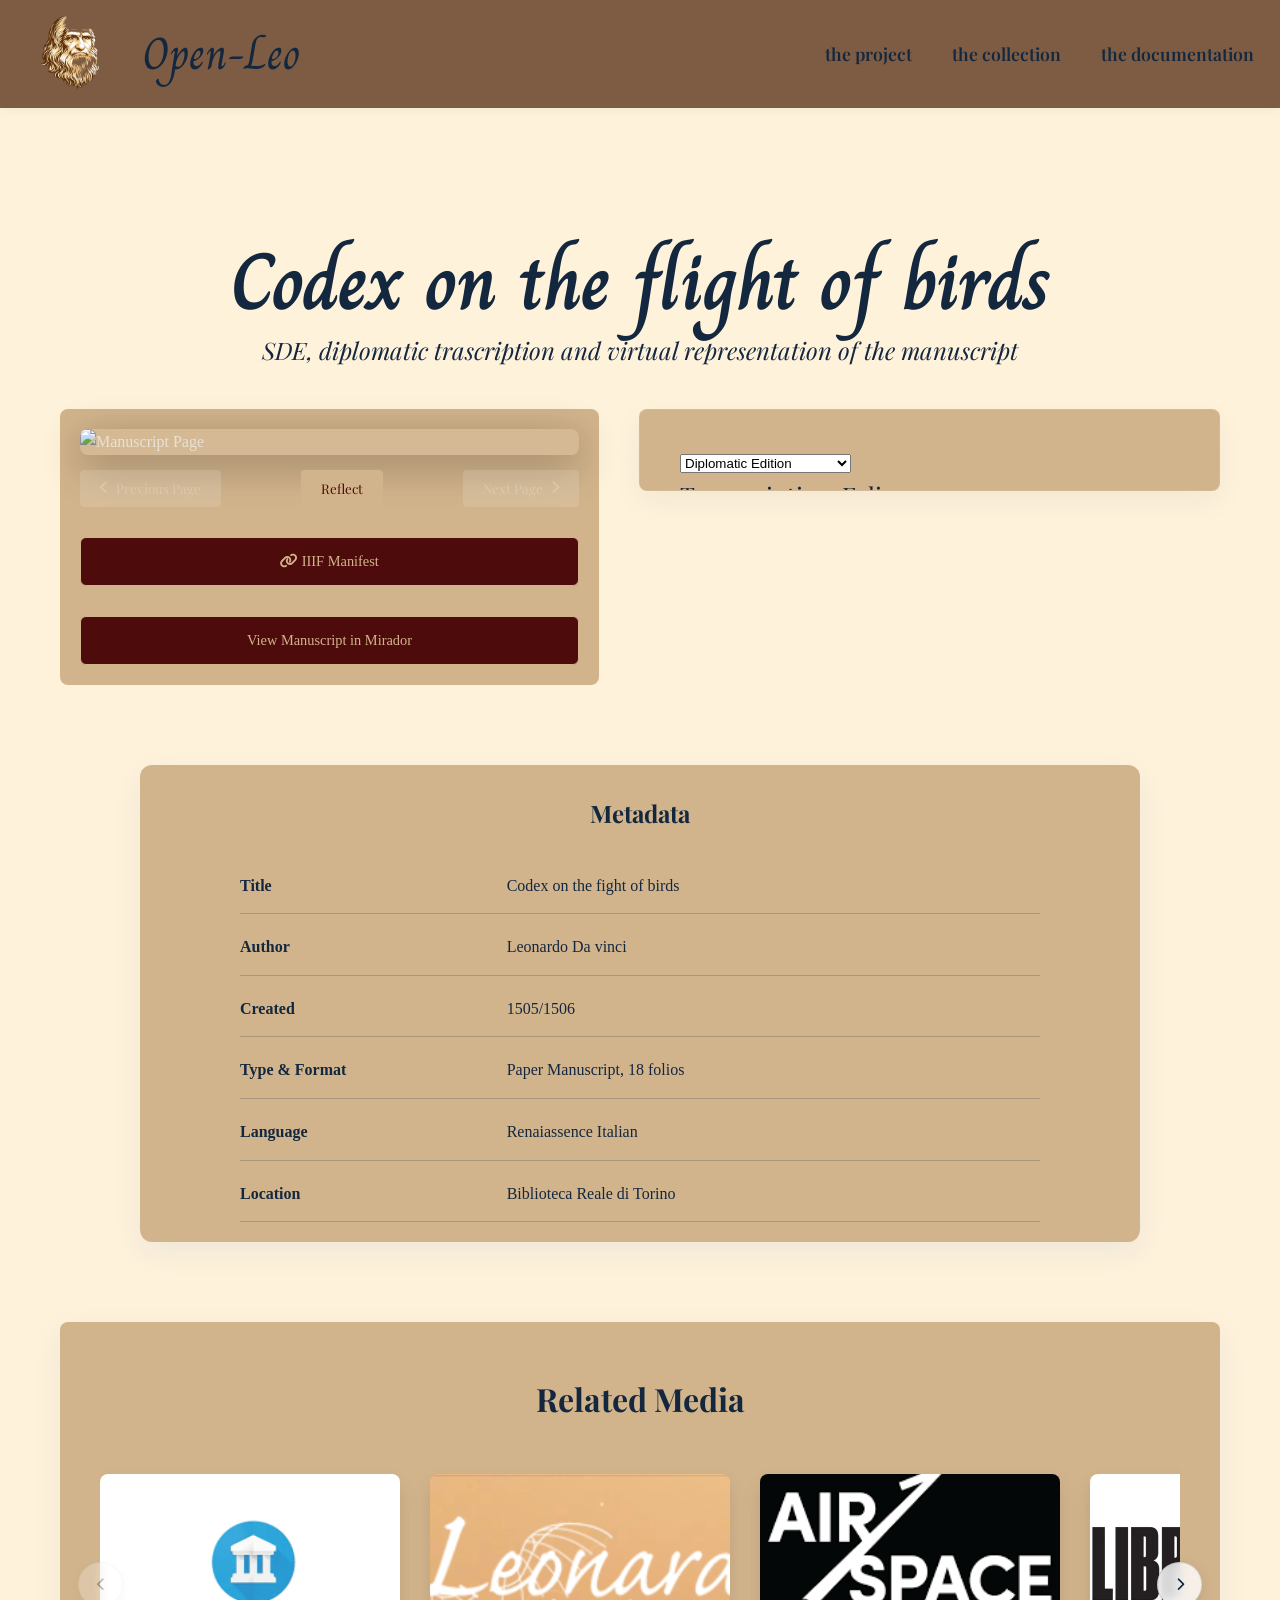
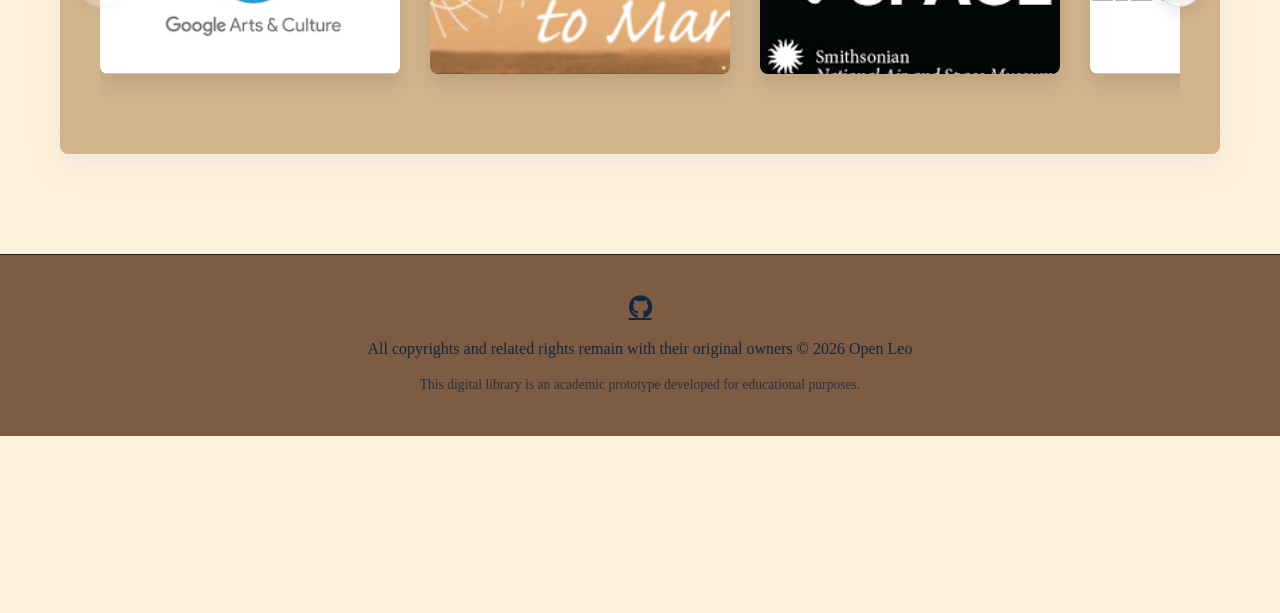
==== codex.html @ 9b242d88 "Update codex.html" ====
<!DOCTYPE html>
<html lang="en">

<head>
    <meta charset="UTF-8">
    <meta name="viewport" content="width=device-width, initial-scale=1.0">
    <title>Open Leo</title>
    <meta name="description" content="Explore the digital edition of Codex in Open Leo.">


    <link rel="stylesheet" href="style.css">
    <link rel="icon" type="image/jpg" href="img/logo.png">
    <link rel="stylesheet" href="https://cdnjs.cloudflare.com/ajax/libs/font-awesome/6.0.0/css/all.min.css">
    <link
        href="https://fonts.googleapis.com/css2?family=Inter:wght@300;400;500;600&family=Playfair+Display:ital,wght@0,400;0,700;1,400&family=Pinyon+Script&display=swap"
        rel="stylesheet">
    <link rel="preconnect" href="https://fonts.googleapis.com">
    <link rel="preconnect" href="https://fonts.gstatic.com" crossorigin>
    <link
        href="https://fonts.googleapis.com/css2?family=Cormorant+Garamond:ital,wght@0,300..700;1,300..700&display=swap"
        rel="stylesheet">

</head>

<body class="item-page">
    <nav>
        <a href="index.html" class="logo-container">
            <img src="img/logo.png" alt="Open Leo Logo">
            <div class="logo-text">
                <span>Open-Leo</span>
            </div>
        </a>
        <button class="menu-toggle" id="mobile-menu-toggle" aria-label="Toggle navigation">
            <span></span>
            <span></span>
            <span></span>
        </button>
        <ul class="nav-links" id="nav-links">
            <li><a href="index.html">the project</a></li>
            <li><a href="collection.html">the collection</a></li>
            <li><a href="docu.html">the documentation</a></li>
        </ul>
    </nav>
    <main class="container fade-in">
        <section class="hero">
            <h1>Codex on the flight of birds</h1>
            <p class="subtitle">SDE, diplomatic trascription and virtual representation of the manuscript</p>
        </section>

        <!-- Manuscript & Transcription Viewer -->
        <section class="viewer-container">
            <div class="manuscript-viewer">
                <div class="manuscript-image-wrapper">

                    <img id="manuscript-img" src="img/collection/persuasion.jpg" alt="Manuscript Page">
                </div>
                <div class="page-controls">
                    <button id="prev-btn" class="btn-page" disabled>
                        <i class="fas fa-chevron-left"></i> Previous Page
                    </button>

                    <button id="mirror-btn" class="btn-page">Reflect</button>

                    <button id="next-btn" class="btn-page">
                        Next Page <i class="fas fa-chevron-right"></i>
                    </button>
                </div>
                <div class="viewer-actions">
                    <a href="https://www.loc.gov/item/2021668201/manifest.json" class="btn-action btn-iiif">
                        <i class="fas fa-link"></i> IIIF Manifest
                    </a>
                </div>
                <div class="viewer-actions">
                    <a href="mirador.html?manifest=https://www.loc.gov/iiif/resources/item/2021668201/manifest.json"
                        target="_blank" class="btn-action btn-iiif"> View Manuscript in Mirador</a>
                </div>
            </div>


            <div class="transcription-box">
                <div class="edition-selector">
                    <!--select the edition -->
                    <select id="view-select">
                        <option value="diplomatic">Diplomatic Edition</option>
                        <option value="critical">Critical Edition (Marinoni)</option>
                    </select>
                </div>
                <div class="transcription-title">Transcription: Folio <span id="page-num">1</span></div>
                <div id="transcription-text" class="transcription-content cormorant-garamond"></div>
                <!-- apparatus -->
                <div class="apparatus-accordion">
                    <button class="apparatus-toggle" id="apparatus-toggle" aria-expanded="false"
                        aria-controls="apparatus-body">
                        <span>Apparatus</span>
                        <i class="fas fa-chevron-down apparatus-icon"></i>
                    </button>
                    <div class="apparatus-body" id="apparatus-body" role="region" aria-labelledby="apparatus-toggle">
                        <div class="apparatus-content">
                            <p>the apparatus</p>

                        </div>
                    </div>
                </div>
                <div class="viewer-actions">
                    <a href="#" class="btn-action btn-xml">
                        <i class="fas fa-download"></i> Download TEI-XML
                    </a>
                </div>
            </div>
        </section>

        <!-- Metadata Section -->
        <section class="metadata-section">
            <h2>Metadata</h2>
            <div class="metadata-list">
                <div class="metadata-item">
                    <span class="metadata-label">Title</span>
                    <span class="metadata-value">Codex on the fight of birds</span>
                </div>
                <div class="metadata-item">
                    <span class="metadata-label">Author</span>
                    <span class="metadata-value">Leonardo Da vinci</span>
                </div>
                <div class="metadata-item">
                    <span class="metadata-label">Created</span>
                    <span class="metadata-value">1505/1506</span>
                </div>
                <div class="metadata-item">
                    <span class="metadata-label">Type & Format</span>
                    <span class="metadata-value"> Paper Manuscript, 18 folios</span>
                </div>
                <div class="metadata-item">
                    <span class="metadata-label">Language</span>
                    <span class="metadata-value">Renaiassence Italian</span>
                </div>
                <div class="metadata-item">
                    <span class="metadata-label">Location</span>
                    <span class="metadata-value">Biblioteca Reale di Torino</span>
                </div>
            </div>
        </section>

        <!-- Related Media Section -->
        <section class="related-media-section carousel-section">
            <h2>Related Media</h2>
            <div class="carousel-wrapper">
                <button class="carousel-arrow prev" id="carousel-prev">
                    <i class="fas fa-chevron-left"></i>
                </button>
                <div class="carousel-container" id="media-carousel">
                    <a href="https://artsandculture.google.com/story/codice-sul-volo-degli-uccelli/MwXRkD4q9e99Ig?hl=en"
                        target="_blank" class="media-box">
                        <img src="img/GoogleA&C.png" alt="GoogleA&C">
                        <div class="media-box-text">Google Arts & Culture</div>
                    </a>
                    <a href="https://www.leonardo-to-mars.com/index.php/it/il-codice-del-volo.html" target="_blank"
                        class="media-box">
                        <img src="img/leoMarte.png" alt="Marte">
                        <div class="media-box-text">Leonardo a Marte</div>
                    </a>
                    <a href="https://airandspace.si.edu/exhibitions/leonardo-da-vincis-codex-flight-birds"
                        target="_blank" class="media-box">
                        <img src="img/smithsonian.png" alt="smithsonian">
                        <div class="media-box-text">Smithsonian Air and Space museum</div>
                    </a>
                    <a href="https://www.loc.gov/item/2021668201" target="_blank" class="media-box">
                        <img src="img/LOC.jpg" alt="LOC">
                        <div class="media-box-text">Library of Congress</div>
                    </a>
                    <a href="https://brunelleschi.imss.fi.it/menteleonardo/imdl.asp?c=13419&k=23343&rif=23348&xsl=1"
                        target="_blank" class="media-box">
                        <img src="img/mgalileo.png" alt="museo galileo">
                        <div class="media-box-text">Museo Galileo</div>
                    </a>
                </div>
                <button class="carousel-arrow next" id="carousel-next">
                    <i class="fas fa-chevron-right"></i>
                </button>
            </div>
        </section>
    </main>

    <footer class="fade-in">
        <div class="footer-content">
            <a href="https://github.com/boloICOMs/OpenLeo" class="github-link">
                <i class="fa-brands fa-github"></i>
            </a>
            <p class="copyright"> All copyrights and related rights remain with their original owners &copy; 2026 Open
                Leo</p>
            <p class="license-text">This digital library is an academic prototype developed for educational purposes.
            </p>
        </div>
    </footer>

    <script src="script.js"></script>
</body>

</html>
---- style.css ----
@import url('https://fonts.googleapis.com/css2?family=Outfit:wght@300;400;600&family=Playfair+Display:ital,wght@0,400;0,700;1,400&family=Cinzel:wght@400;700&family=Pinyon+Script&family=Charm:wght@400;700&display=swap');
@import url('https://cdnjs.cloudflare.com/ajax/libs/font-awesome/6.0.0/css/all.min.css');

:root {
    /* Mother of Pearl & Mystic Navy Palette */
    --bg-pearl: #E9E1D3;
    /* Mother of Pearl */
    --brand-navy: #13273F;
    /* Mystic Navy */
    --action-red: #4E0B0B;
    /* Red Inferno */
    --accent-slate: #A8B8CF;
    /* Slate Blue */

    /* Standard UI Variable Mapping */
    --bg-color: var(--bg-pearl);
    --surface-color: var(--bg-pearl);
    --primary-color: var(--bg-pearl);
    --secondary-color: var(--accent-slate);
    --text-color: var(--bg-pearl);
    --cta-color: var(--action-red);

    --navbar-height: clamp(100px, 12vh, 150px);
}

* {
    margin: 0;
    padding: 0;
    box-sizing: border-box;
}

html,
body {
    margin: 0;
    padding: 0;
    min-height: 100vh;
    overflow-x: hidden;
    /* Safety against horizontal scroll */
    width: 100%;
    padding-top: var(--navbar-height);
    /* Offset for fixed header */
}

body {
    font-family: 'Garamond', serif;
    background-color: #fff2db;
    color: var(--brand-navy);
    line-height: 1.6;
    display: flex;
    flex-direction: column;
}

/* Page Specific Overrides */
.collection-page {
    background-color: #fff2db;
    color: var(--brand-navy);
}

.collection-page h1,
.collection-page h2,
.collection-page h3,
.collection-page h4,
.collection-page h5,
.collection-page h6 {
    color: var(--brand-navy) !important;
}

.collection-page .hero .subtitle {
    color: var(--brand-navy);
    opacity: 0.8;
}

.collection-page .collection-card h4:hover {
    color: var(--action-red) !important;
}

.collection-page .search-bar {
    background-color: var(--accent-slate);
    color: var(--brand-navy);
    border: 1px solid rgba(19, 39, 63, 0.1);
}

.collection-page .search-bar::placeholder {
    color: rgba(19, 39, 63, 0.5);
}

.collection-page .collection-link {
    color: var(--brand-navy);
}

/* Item Page Specific Overrides */
.item-page {
    background-color: #fff2db;
    color: var(--brand-navy);
}

.item-page h1,
.item-page h2,
.item-page h4,
.item-page h5,
.item-page h6 {
    color: var(--brand-navy) !important;
}

.item-page .hero .subtitle {
    color: var(--brand-navy) !important;
    
}

.item-page .manuscript-viewer {
    background-color: #d2b48c;
    padding: 20px;
    border-radius: 8px;
    color: var(--bg-pearl);
}

.item-page .manuscript-image-wrapper {
    background-color: rgba(233, 225, 211, 0.1);
    box-shadow: 0 10px 40px rgba(0, 0, 0, 0.3);
}

.item-page .transcription-box {
    background-color: #d2b48c;
    color: var(--bg-pearl);
    border: 1px solid rgba(233, 225, 211, 0.1);
}

.item-page .transcription-title {
    color: var(--brand-navy);
    border-bottom-color: rgba(233, 225, 211, 0.2);
}

.item-page .transcription-content {
    color: var(--bg-pearl);
}

.item-page .btn-page {
    background-color: #d2b48c;
    color: var(--action-red);
    border: #4E0B0B;
}

.item-page .btn-page:hover:not(:disabled) {
    background-color: var(--action-red);
    color: #d2b48c;
}

.item-page .btn-page:disabled {
    background-color: rgba(233, 225, 211, 0.2);
    color: rgba(233, 225, 211, 0.4);
}

.item-page .metadata-section {
    background-color: #d2b48c;
    border: none;
    box-shadow: 0 10px 30px rgba(168, 184, 207, 0.2);
}

.item-page .metadata-label,
.item-page .metadata-value {
    color: var(--brand-navy);
}

.item-page .metadata-item {
    border-bottom-color: rgba(19, 39, 63, 0.2);
}

.item-page .media-card {
    background-color: #d2b48c;
    border: 1px solid rgba(19, 39, 63, 0.1);
}

.item-page .media-title,
.item-page .media-type {
    color: var(--bg-pearl);
}



main {
    flex: 1 1 auto;
    /* Allow main to grow and shrink as needed */
}


h1,
h2,
h3,
h4,
h5,
h6  {
    font-family: 'Charm', cursive;
    padding-top: 1%;
}


/* Navbar */
nav {
    width: 100%;
    height: var(--navbar-height);
    background: #7e5c43;
    backdrop-filter: blur(10px);
    display: flex;
    justify-content: space-between;
    align-items: center;
    padding: 0 2%;
    position: fixed;
    top: 0;
    left: 0;
    z-index: 1000;
    box-shadow: 0 2px 10px rgba(0, 0, 0, 0.05);
    transition: transform 0.4s cubic-bezier(0.4, 0, 0.2, 1), background 0.3s ease;
}

nav.nav-hidden {
    transform: translateY(-100%);
}

.logo-container {
    display: flex;
    align-items: center;
    gap: 25px;
    /* Reduced gap to attach text closer to logo */
    text-decoration: none;
    color: var(--brand-navy);
}

.logo-container img {
    height: calc(var(--navbar-height) * 0.85);
    /* Responsive logo height */
    width: auto;
    transition: transform 0.3s ease;
}

.logo-container:hover img {
    transform: scale(1.05);
}

.logo-text {
    font-family: charm;
    font-size: clamp(1.8rem, 4vw, 2.8rem);
    font-weight: 400;
    text-transform: none;
    line-height: 0.8;
    display: flex;
    flex-direction: column;
    color: var(--brand-navy);
}

.logo-text span {
    display: block;
}

/* Hamburger Menu Toggle */
.menu-toggle {
    display: none;
    flex-direction: column;
    gap: 5px;
    cursor: pointer;
    background: none;
    border: none;
    padding: 10px;
    z-index: 1001;
}

.menu-toggle span {
    display: block;
    width: 25px;
    height: 2px;
    background-color: var(--brand-navy);
    transition: all 0.3s ease;
}

.nav-links {
    display: flex;
    list-style: none;
    gap: 40px;
}

.nav-links a {
    text-decoration: none;
    color: var(--brand-navy);
    font-weight: 600;
    font-size: 1.1rem;
    font-family: 'Playfair Display', serif;
    position: relative;
    transition: color 0.3s ease;
}

.nav-links a::after {
    content: '';
    position: absolute;
    width: 0;
    height: 2px;
    bottom: -5px;
    left: 0;
    background-color: var(--action-red);
    transition: width 0.3s ease;
}

.nav-links a:hover {
    color: var(--action-red);
}

.nav-links a:hover::after,
.nav-links a:active::after {
    width: 100%;
}

.nav-links a:active {
    color: var(--action-red);
}

/* Tablet & Mobile Styles */
@media (max-width: 820px) {

    /* iPad Air point */
    nav {
        height: 80px;
    }

    .logo-container img {
        height: 60px;
    }

    .menu-toggle {
        display: flex;
        /* Show hamburger */
    }

    .nav-links {
        position: absolute;
        top: 80px;
        /* Below the nav */
        left: 0;
        width: 100%;
        background: rgba(253, 250, 245, 0.98);
        backdrop-filter: blur(10px);
        flex-direction: column;
        align-items: center;
        gap: 0;
        max-height: 0;
        /* Hidden by default */
        overflow: hidden;
        transition: max-height 0.4s ease, opacity 0.3s ease;
        opacity: 0;
        box-shadow: 0 4px 10px rgba(0, 0, 0, 0.05);
        border-top: 1px solid rgba(0, 43, 78, 0.05);
        padding: 0;
    }

    .nav-links.active {
        max-height: 300px;
        /* Adjust based on content */
        opacity: 1;
        padding: 20px 0;
    }

    .nav-links li {
        width: 100%;
        text-align: center;
    }

    .nav-links a {
        display: block;
        padding: 15px 0;
        width: 100%;
    }

    .nav-links a::after {
        display: none;
        /* Hide hover underline in dropdown */
    }
}

/* Mobile specific: Hide name only on small phones */
@media (max-width: 600px) {
    .logo-text {
        display: none;
    }
}

/* Layout */
.container {
    max-width: 1200px;
    width: 100%;
    margin: 10px auto 60px;
    padding: 0 20px;
}

.annotation-page .container {
    max-width: 1600px;
}

.hero {
    text-align: center;
    margin-bottom: 10px;
    /* even tighter */
    padding-top: 0;
}

.hero h1 {
    font-size: clamp(2.5rem, 8vw, 5rem);
    margin: 0 0 5px;
    letter-spacing: -1px;
    line-height: 1.1;
}

/* Inline Links */
.project-text a,
.prefooter-about a {
    color: var(--accent-color);
    text-decoration: none;
    font-weight: 600;
    border-bottom: 2px solid transparent;
    transition: all 0.3s ease;
}

.project-text a:hover,
.prefooter-about a:hover,
.project-text a:active,
.prefooter-about a:active {
    border-bottom-color: var(--action-red);
}

.hero .subtitle {
    font-size: 1.5rem;
    font-family: 'Playfair Display', serif;
    font-style: italic;
    margin-bottom: 40px;
    display: block;
}

/* Search Bar */
.search-container {
    max-width: 600px;
    margin: 0 auto 20px;
    position: relative;
}

.search-bar {
    width: 100%;
    padding: 18px 30px;
    border: 1px solid #4E0B0B;
    border-radius: 50px;
    background-color: var(--action-red);
    font-size: 1.1rem;
    font-family: 'Playfair Display', serif;
    color: var(--action-red);
    box-shadow: 0 10px 30px rgba(0, 0, 0, 0.03);
    transition: all 0.3s ease;
}

.search-bar:focus {
    outline: none;
    border-color: var(--action-red);
    box-shadow: 0 10px 30px rgba(78, 11, 11, 0.1);
}

.search-bar::placeholder {
    color: #4E0B0B;
}

/* Collection Link */
.collection-link-wrapper {
    text-align: right;
    max-width: 600px;
    margin: 0 auto;
}

.collection-link {
    display: inline-flex;
    align-items: center;
    text-decoration: none;
    color: var(--action-red);
    font-weight: 500;
    font-size: 1rem;
    transition: all 0.3s ease;
    opacity: 0.8;
}

.collection-link:hover {
    color: var(--action-red);
    opacity: 1;
    transform: translateX(5px);
}

.collection-link .arrow {
    margin-left: 10px;
    font-size: 1.2rem;
    transition: transform 0.3s ease;
}

.collection-link:hover .arrow {
    transform: translateX(5px);
}


/* Project Section */
.project-section {
    margin-top: 100px;
    padding: 80px 0;
    border-top: 1px solid rgba(0, 43, 78, 0.05);
    text-align: center;
}

.project-section h2 {
    font-size: 3rem;
    margin-bottom: 30px;
}

.project-text {
    font-size: 1.15rem;
    max-width: 900px;
    margin: 0 auto 50px;
    line-height: 1.8;
}

/* Button Styling */
.btn-campaign {
    display: inline-block;
    padding: 16px 32px;
    background-color: var(--action-red);
    color: #fff2db;
    text-decoration: none;
    border-radius: 4px;
    font-weight: 600;
    font-size: 1rem;
    transition: all 0.3s ease;
    border: 1px solid var(--action-red);
}

.btn-primary {
    display: inline-block;
    padding: 16px 32px;
    background-color: var(--action-red);
    color: white;
    text-decoration: none;
    border-radius: 4px;
    font-weight: 600;
    font-size: 1rem;
    transition: all 0.3s ease;
    border: 1px solid var(--action-red);
}

.btn-campaign:hover {
    background-color: transparent;
    color: var(--action-red);
    transform: translateY(-2px);
    box-shadow: 0 5px 15px rgba(168, 184, 207, 0.2);
    text-decoration: underline;
    text-underline-offset: 4px;
    border: 1px solid var(--action-red)
}

.btn-primary:hover {
    background-color: transparent;
    color: var(--action-red);
    transform: translateY(-2px);
    box-shadow: 0 5px 15px rgba(78, 11, 11, 0.2);
    text-decoration: underline;
    text-underline-offset: 4px;
}

.btn-campaign:active,
.btn-primary:active {
    transform: translateY(0);
    box-shadow: 0 2px 5px rgba(0, 0, 0, 0.1);
}

.btn-secondary {
    display: inline-block;
    padding: 12px 24px;
    background-color: transparent;
    color: var(--brand-navy);
    text-decoration: none;
    border-radius: 4px;
    font-weight: 600;
    font-size: 0.95rem;
    transition: all 0.3s ease;
    border: 2px solid var(--brand-navy);
}

.btn-secondary:hover {
    background-color: var(--brand-navy);
    color: white;
    transform: translateY(-2px);
    box-shadow: 0 5px 15px rgba(19, 39, 63, 0.2);
}

/* Prefooter */
.prefooter {
    padding: 60px 0;
    background-color: var(--bg-pearl);
    border-top: 1px solid var(--accent-slate);
    width: 100%;
    color: var(--brand-navy);
}

.prefooter-container {
    max-width: 1200px;
    margin: 0 auto;
    padding: 0 5%;
    display: flex;
    justify-content: space-between;
    gap: 80px;
}

.prefooter-about {
    flex: 2;
    color: var(--brand-navy);
}

.prefooter-team {
    flex: 1;
    color: var(--brand-navy);
}

.prefooter h3 {
    font-size: 1.8rem;
    color: var(--brand-navy);
    margin-bottom: 20px;
}

.team-list {
    list-style: none;
}

.team-list li {
    margin-bottom: 10px;
}

.team-list a {
    text-decoration: none;
    color: var(--brand-navy);
    transition: color 0.3s ease;
    font-weight: 500;
    position: relative;
    padding-bottom: 2px;
}

.team-list a::after {
    content: '';
    position: absolute;
    width: 0;
    height: 1.5px;
    bottom: 0;
    left: 0;
    background-color: var(--action-red);
    transition: width 0.3s ease;
}

.team-list a:hover {
    color: var(--action-red);
}

.team-list a:hover::after {
    width: 100%;
}

/* Footer Section Redesign */
footer {
    width: 100%;
    padding: 40px 0;
    background-color: #7e5c43;
    border-top: 1px solid var(--brand-navy);
}

.footer-content {
    display: flex;
    flex-direction: column;
    justify-content: center;
    align-items: center;
    gap: 12px;
    color: var(--brand-navy);
    text-align: center;
}

.github-link {
    color: var(--brand-navy);
    font-size: 1.5rem;
    transition: all 0.3s ease;
    display: inline-flex;
    margin-bottom: 5px;
}

.github-link:hover {
    color: var(--action-red);
}

.copyright {
    font-size: 1rem;
    font-weight: 500;
    color: var(--brand-navy);
    margin: 0;
}

.license-text {
    font-size: 0.85rem;
    font-weight: 300;
    color: rgba(19, 39, 63, 0.8);
    margin: 0;
}

.license-text a {
    color: inherit;
    transition: color 0.3s ease;
}

.license-text a:hover {
    color: var(--action-red);
    text-decoration: underline;
    text-decoration-color: var(--action-red);
}

/* Animations */
@keyframes fadeIn {
    from {
        opacity: 0;
        transform: translateY(20px);
    }

    to {
        opacity: 1;
        transform: translateY(0);
    }
}

.fade-in {
    animation: fadeIn 1s ease forwards;
}

/* Collection Page Styles */
.search-section {
    max-width: 600px;
    margin: 0 auto 60px;
    text-align: center;
}

.search-bar {
    width: 100%;
    padding: 15px 25px;
    font-size: 1.1rem;
    border: 1px solid rgba(19, 39, 63, 0.2);
    border-radius: 30px;
    background-color: var(--secondary-color);
    box-shadow: 0 4px 15px rgba(19, 39, 63, 0.05);
    transition: all 0.3s ease;
    font-family: 'Playfair Display', serif;
    outline: none;
    color: var(--bg-pearl);
}

.search-bar:focus {
    border-color: var(--action-red);
    box-shadow: 0 4px 20px rgba(78, 11, 11, 0.15);
}

.collection-grid {
    display: grid;
    grid-template-columns: repeat(3, 1fr);
    gap: 40px;
    margin-bottom: 100px;
}

.collection-card {
    background-color: #d2b48c;
    border-radius: 8px;
    overflow: hidden;
    box-shadow: 0 10px 30px #4E0B0B;
    border: 1px solid #4E0B0B;
    transition: all 0.4s cubic-bezier(0.165, 0.84, 0.44, 1);
    text-decoration: none;
    color: var(--brand-navy);
    display: flex;
    flex-direction: column;
}

.card-caption h4 {
    margin: 0;
    font-size: 1.3rem;
    color: var(--brand-navy);
    font-family: 'Playfair Display', serif;
    transition: color 0.3s ease;
}

.card-image-wrapper {
    width: 100%;
    aspect-ratio: 4/5;
    overflow: hidden;
}

.collection-card img {
    width: 100%;
    height: 100%;
    object-fit: cover;
    transition: transform 0.6s ease;
}

.card-caption {
    padding: 20px;
    text-align: center;
}

.card-caption h4 {
    margin: 0;
    font-size: 1.3rem;
    color: var(--primary-color);
    font-family: 'Playfair Display', serif;
    transition: color 0.3s ease;
}

/* Card Hover Effects */
.collection-card:hover {
    transform: translateY(-10px);
    box-shadow: 0 20px 40px rgba(0, 43, 78, 0.12);
}

.collection-card:hover img {
    transform: scale(1.05);
}

.collection-card:hover h4 {
    color: white;
    text-decoration: underline;
    text-underline-offset: 4px;
}

/* Collection Responsiveness */
@media (max-width: 1024px) {
    .collection-grid {
        gap: 30px;
    }
}

@media (max-width: 600px) {
    .collection-grid {
        grid-template-columns: repeat(2, 1fr);
        gap: 20px;
    }

    .card-caption h4 {
        font-size: 1.1rem;
    }

    .card-caption {
        padding: 15px;
    }
}

/* Persuasion Page Advanced Features */
.viewer-container {
    display: flex;
    gap: 40px;
    margin: 20px 0 40px;
    align-items: stretch;
    /* Both children will stretch to the same height */
}

.manuscript-viewer {
    flex: 1;
    position: relative;
    display: flex;
    flex-direction: column;
}

.manuscript-image-wrapper {
    width: 100%;
    flex: 1 1 auto;
    border-radius: 8px;
    overflow: hidden;
    box-shadow: 0 10px 40px rgba(0, 0, 0, 0.15);
    background-color: #f4eee1;
    /* Height is driven by the image inside; sibling transcription-box will match via align-items: stretch */
}

.manuscript-viewer img {
    width: 100%;
    height: auto;
    display: block;
    transition: opacity 0.5s ease;
}

.page-controls {
    display: flex;
    justify-content: space-between;
    margin-top: 15px;
}

.btn-page {
    background-color: var(--primary-color);
    color: white;
    border: none;
    padding: 10px 20px;
    border-radius: 4px;
    cursor: pointer;
    font-family: 'Playfair Display', serif;
    transition: all 0.3s ease;
    display: flex;
    align-items: center;
    gap: 8px;
}

.btn-page:hover:not(:disabled) {
    background-color: var(--accent-color);
    transform: translateY(-2px);
}

.btn-page:disabled {
    background-color: #ccc;
    cursor: not-allowed;
}

.transcription-box {
    flex: 1;
    background-color: white;
    padding: 40px;
    border-radius: 8px;
    box-shadow: 0 10px 30px rgba(0, 43, 78, 0.05);
    border: 1px solid rgba(0, 43, 78, 0.1);
    color: var(--brand-navy);
    /* Match the image wrapper height and scroll text inside */
    overflow-y: auto;
    display: flex;
    flex-direction: column;
}

.transcription-content {
    font-family: 'Playfair Display', serif;
    line-height: 1.8;
    color: var(--text-color);
    font-size: 1.05rem;
}

.transcription-title {
    font-family: 'Playfair Display', serif;
    font-size: 1.5rem;
    margin-bottom: 25px;
    color: var(--primary-color);
    border-bottom: 2px solid var(--accent-color);
    padding-bottom: 10px;
}

.viewer-actions {
    display: flex;
    gap: 20px;
    margin-top: 30px;
}

.btn-action {
    flex: 1;
    text-align: center;
    padding: 12px;
    border-radius: 6px;
    text-decoration: none;
    font-weight: 500;
    font-size: 0.9rem;
    transition: all 0.3s ease;
}

.btn-iiif,
.btn-xml {
    background-color: #4E0B0B;
    border: 1px solid #d2b48c;
    color: #d2b48c;
}

.btn-iiif:hover,
.btn-xml:hover {
    background-color: transparent;
    color: #4E0B0B;
    text-decoration: underline;
    text-underline-offset: 4px;
    border: 1px solid #4E0B0B;
}


/* Metadata Section */
.metadata-section {
    margin: 80px 80px;
    padding: 20px;
    background-color: rgba(0, 43, 78, 0.02);
    border-radius: 12px;
}

.metadata-section h2 {
    font-family: 'Playfair Display', serif;
    margin-bottom: 40px;
    text-align: center;
}

.metadata-list {
    max-width: 800px;
    margin: 0 auto;
    display: flex;
    flex-direction: column;
    gap: 20px;
}

.metadata-item {
    display: flex;
    justify-content: space-between;
    padding-bottom: 15px;
    border-bottom: 1px solid rgba(0, 43, 78, 0.1);
}

.metadata-label {
    font-weight: 600;
    color: var(--primary-color);
    flex: 1;
}

.metadata-value {
    flex: 2;
    color: var(--brand-navy);
}

/* Media Carousel */
.carousel-section {
    margin: 60px 0 40px;
    background-color: #d2b48c;
}

.carousel-section h2 {
    font-family: 'Playfair Display', serif;
    margin-bottom: 40px;
    text-align: center;
}

.carousel-container {
    display: flex;
    gap: 30px;
    overflow-x: auto;
    padding: 20px 0 40px;
    scroll-behavior: smooth;
    -ms-overflow-style: none;
    scrollbar-width: none;
    
}

.carousel-container::-webkit-scrollbar {
    display: none;
}

.media-card {
    min-width: 300px;
    background-color: #d2b48c;
    border-radius: 8px;
    overflow: hidden;
    box-shadow: 0 10px 20px rgba(0, 0, 0, 0.05);
    border: 1px solid var(--accent-slate);
    text-decoration: none;
    color: var(--brand-navy);
    transition: transform 0.4s ease, box-shadow 0.4s ease;
}

.media-thumbnail {
    width: 100%;
    aspect-ratio: 1/1;
    overflow: hidden;
}

.media-thumbnail img {
    width: 100%;
    height: 100%;
    object-fit: cover;
    transition: transform 0.5s ease;
}

.media-info {
    padding: 12px 15px;
}

.media-type {
    font-size: 0.75rem;
    text-transform: uppercase;
    color: var(--brand-navy);
    font-weight: 600;
    margin-bottom: 5px;
    display: block;
    opacity: 0.8;
}

.media-title {
    font-family: 'Playfair Display', serif;
    font-size: 1.1rem;
    color: var(--brand-navy);
    line-height: 1.4;
}

.media-card:hover {
    transform: translateY(-8px);
    box-shadow: 0 15px 35px rgba(0, 43, 78, 0.1);
}

.media-card:hover img {
    transform: scale(1.08);
}

.carousel-wrapper {
    position: relative;
    display: flex;
    align-items: center;
}

.carousel-arrow {
    position: absolute;
    width: 45px;
    height: 45px;
    background: rgba(255, 255, 255, 0.8);
    backdrop-filter: blur(5px);
    border: 1px solid rgba(0, 43, 78, 0.1);
    border-radius: 50%;
    color: var(--brand-navy);
    display: flex;
    align-items: center;
    justify-content: center;
    cursor: pointer;
    z-index: 10;
    transition: all 0.3s ease;
    box-shadow: 0 4px 15px rgba(0, 0, 0, 0.1);
}

.carousel-arrow:hover {
    background: var(--accent-slate);
    color: var(--bg-pearl);
    transform: scale(1.1);
}

.carousel-arrow.prev {
    left: -22px;
}

.carousel-arrow.next {
    right: -22px;
}

@media (max-width: 1024px) {
    .carousel-arrow {
        display: none;
        /* Hide on small screens where touch is better */
    }
}

/* Responsiveness for Persuasion Page */
@media (max-width: 1024px) {
    .viewer-container {
        gap: 20px;
    }
}

@media (max-width: 820px) {
    .viewer-container {
        flex-direction: column;
    }

    .manuscript-viewer,
    .transcription-box {
        width: 100%;
    }
}

@media (max-width: 600px) {
    .metadata-item {
        flex-direction: column;
        gap: 5px;
    }

    .metadata-section {
        padding: 40px 20px;
    }

    .viewer-actions {
        flex-direction: column;
    }
}



/* Annotation Campaign Styles */
.hero.no-subtitle {
    text-align: center;
    margin-bottom: 80px;
}

.hero.no-subtitle h1 {
    font-size: 4rem;
    margin-bottom: 0;
}

.content-section {
    max-width: 900px;
    margin: 0 auto 100px;
}

.content-section h2 {
    font-family: 'Playfair Display', serif;
    font-size: 2.2rem;
    color: var(--primary-color);
    margin-bottom: 25px;
    border-bottom: 2px solid var(--accent-color);
    padding-bottom: 10px;
    display: inline-block;
}

.content-section p {
    font-size: 1.1rem;
    line-height: 1.8;
    color: var(--text-color);
}

.subsection {
    margin-top: 40px;
    padding-left: 30px;
    border-left: 3px solid rgba(0, 43, 78, 0.1);
}

.subsection h3 {
    font-family: 'Playfair Display', serif;
    font-size: 1.6rem;
    color: var(--primary-color);
    margin-bottom: 15px;
}

/* Comparison Viewer (3-Column Layout) */
.evaluation-section {
    max-width: 95%;
    margin: 0 auto 100px;
}

.section-intro {
    max-width: 900px;
    margin: 0 auto 50px;
    text-align: left;
}

.comparison-viewer {
    display: flex;
    gap: 20px;
    margin-top: 50px;
    align-items: stretch;
    /* Match height of all panels */
    background-color: var(--secondary-olive);
    padding: 20px;
    border-radius: 12px;
    box-shadow: 0 10px 40px rgba(0, 0, 0, 0.05);
    border: 1px solid var(--accent-brown);
    max-height: 700px;
}

.annotation-page .content-section a {
    color: var(--accent-slate);
    text-decoration: none;
    position: relative;
    display: inline-block;
    vertical-align: bottom;
    transition: all 0.3s ease;
}

.annotation-page .content-section a::after {
    content: '';
    position: absolute;
    width: 0;
    height: 1.5px;
    bottom: 0px;
    left: 0;
    background-color: var(--accent-slate);
    transition: width 0.3s ease;
    z-index: 1;
}

.annotation-page .content-section a:hover::after {
    width: 100%;
}

.transcription-panel {
    flex: 1.5;
    background: var(--accent-slate);
    padding: 25px;
    border-radius: 8px;
    box-shadow: 0 4px 15px rgba(0, 0, 0, 0.05);
    min-height: 400px;
    position: relative;
    color: var(--brand-navy);
    display: flex;
    flex-direction: column;
    overflow: hidden;
}

.transcription-panel p,
.transcription-panel .transcription-text {
    color: var(--brand-navy);
}


.panel-label {
    display: block;
    font-size: 0.75rem;
    text-transform: uppercase;
    font-weight: 700;
    letter-spacing: 1px;
    color: var(--brand-navy);
    margin-bottom: 20px;
    border-bottom: 1px solid rgba(0, 43, 78, 0.05);
    padding-bottom: 10px;
}

.ai-panel .transcription-text {
    font-style: italic;
    color: var(--brand-navy);
    transition: opacity 0.3s ease;
    flex: 1;
    overflow-y: auto;
    overflow-x: auto;
    padding-right: 15px;
    line-height: 1.6;
}

.ai-panel .transcription-text p {
    font-size: 1rem;
    margin: 0;
}

.transcription-key {
    font-size: 0.7rem;
    margin-top: 20px;
    padding-top: 15px;
    border-top: 1px solid rgba(0, 43, 78, 0.1);
    line-height: 1.6;
}

.transcription-key strong {
    display: block;
    margin-bottom: 8px;
    text-transform: uppercase;
    letter-spacing: 0.5px;
    font-size: 0.75rem;
}

/* Custom scrollbar for better aesthetics */
.ai-panel .transcription-text::-webkit-scrollbar {
    width: 6px;
}

.ai-panel .transcription-text::-webkit-scrollbar-track {
    background: rgba(19, 39, 63, 0.05);
    border-radius: 3px;
}

.ai-panel .transcription-text::-webkit-scrollbar-thumb {
    background: rgba(19, 39, 63, 0.2);
    border-radius: 3px;
}

.manuscript-panel {
    flex: 2;
    display: flex;
    flex-direction: column;
}

.manuscript-frame {
    width: 100%;
    flex: 1;
    border-radius: 8px;
    overflow: hidden;
    box-shadow: 0 8px 25px rgba(0, 0, 0, 0.15);
    background-color: var(--action-red);
    margin-bottom: 20px;
}

.manuscript-frame img {
    width: 100%;
    height: 100%;
    object-fit: contain;
    /* Changed from cover to prevent clipping */
    transition: opacity 0.3s ease;
}

.page-nav {
    display: flex;
    align-items: center;
    justify-content: center;
    gap: 20px;
}

.btn-circle {
    width: 40px;
    height: 40px;
    border-radius: 50%;
    border: none;
    background-color: var(--primary-color);
    color: white;
    cursor: pointer;
    display: flex;
    align-items: center;
    justify-content: center;
    transition: all 0.3s ease;
}

.btn-circle:hover:not(:disabled) {
    background-color: var(--accent-slate);
    transform: scale(1.1);
}

.btn-circle:disabled {
    background-color: #ccc;
    cursor: not-allowed;
}

.page-indicator {
    font-size: 0.9rem;
    font-weight: 500;
    color: var(--primary-color);
}

/* Responsiveness for Annotation Page */
@media (max-width: 1024px) {
    .comparison-viewer {
        flex-direction: column;
        align-items: center;
        max-height: none;
    }

    .transcription-panel,
    .manuscript-panel {
        width: 100%;
        max-width: 600px;
    }

    .transcription-panel {
        min-height: 600px;
    }
}

@media (max-width: 600px) {
    .hero.no-subtitle h1 {
        font-size: 2.8rem;
    }

    .content-section {
        padding: 0 20px;
    }

    .comparison-viewer {
        padding: 15px;
    }
}

/* --- Transcription Styling --- */
.transcription-box {
    flex: 1;
    background-color: white;
    border-radius: 8px;
    box-shadow: 0 10px 30px rgba(0, 43, 78, 0.05);
    border: 1px solid rgba(0, 43, 78, 0.1);
    color: var(--brand-navy);
    display: flex;
    flex-direction: column;
    overflow: hidden;
}

.transcription-content {
    line-height: 1.8;
    font-family: 'Inter', sans-serif;
    color: var(--text-color);
    padding: 1.5rem;
    overflow-y: auto;
    flex-grow: 1;
    position: relative;
}

.transcription-line,
.transcription-p {
    margin-bottom: 0.5rem;
    min-height: 1.2em;
    padding: 2px 4px;
    border-radius: 4px;
    transition: background-color 0.2s ease;
    cursor: pointer;
}

.transcription-line:hover,
.transcription-p:hover {
    background-color: rgba(168, 184, 207, 0.1);
}

.transcription-line.active,
.transcription-p.active {
    background-color: rgba(168, 184, 207, 0.2);
}

.entity-link {
    color: #a8b8cf;
    font-weight: 700;
    text-decoration: none;
    transition: opacity 0.3s ease;
}

.entity-link:hover {
    opacity: 0.8;
}

.del-text {
    text-decoration: line-through;
    color: #888;
    opacity: 0.7;
}

.add-text {
    vertical-align: super;
    font-size: 0.75em;
    color: var(--accent-color);
    margin-left: 2px;
}



/* Line-sync Overlay */
.manuscript-overlay {
    position: absolute;
    pointer-events: none;
    z-index: 10;
}

.highlight-zone {
    fill: #a8b8cf;
    fill-opacity: 0.3;
    /* Slightly higher for visibility */
    stroke: #a8b8cf;
    stroke-width: 2;
    stroke-opacity: 0.5;
}

.loading-msg,
.error-msg {
    text-align: center;
    padding: 2rem;
    font-style: italic;
    color: #666;
}

.error-msg {
    color: #c0392b;
}


@media (max-width: 820px) {

    /* Match navbar breakpoint */
    .container {
        margin: 40px auto;
    }

    .hero {
        margin-bottom: 50px;
    }

    .hero h1 {
        font-size: 3.5rem;
    }

    .project-section {
        margin-top: 60px;
        padding: 50px 0;
    }

    .project-section h2 {
        font-size: 2.5rem;
    }

    .prefooter-container {
        flex-direction: column !important;
        /* Force vertical stacking */
        gap: 40px;
        text-align: center;
        align-items: center;
    }

    .prefooter-about,
    .prefooter-team {
        flex: none !important;
        width: 100%;
        max-width: 600px;
    }

    .team-list {
        display: flex;
        flex-direction: column;
        align-items: center;
    }
}

@media (max-width: 480px) {
    .hero h1 {
        font-size: 3rem;
        /* Further reduced for mobile */
    }

    .transcription-panel {
        min-height: 300px;
        max-height: 400px;
    }

    .hero .subtitle {
        font-size: 1.1rem;
        margin-bottom: 20px;
    }

    .btn-campaign {
        padding: 14px 20px;
        font-size: 0.9rem;
        width: 100%;
        display: block;
        box-sizing: border-box;
        line-height: 1.4;
    }
}

.centered-image {
    display: block;
    margin: 20px auto;
    max-width: 100%;
    height: auto;
    border-radius: 4px;
    box-shadow: 0 4px 12px rgba(0, 0, 0, 0.1);
}



/* Related Media Section */
.related-media-section {
    margin-top: 60px;
    padding: 40px;
    background-color:#d2b48c;
    border-radius: 8px;
    text-align: center;
    box-shadow: 0 10px 30px rgba(168, 184, 207, 0.2);
}

.related-media-section h2 {
    color: var(--brand-navy) !important;
    margin-bottom: 30px;
    font-size: 2rem;
}

.media-boxes-container {
    display: flex;
    justify-content: center;
    gap: 30px;
    flex-wrap: wrap;
}

.media-box {
    position: relative;
    width: 300px;
    height: 200px;
    border-radius: 8px;
    overflow: hidden;
    text-decoration: none;
    box-shadow: 0 10px 20px rgba(0, 0, 0, 0.1);
    transition: transform 0.4s cubic-bezier(0.165, 0.84, 0.44, 1), box-shadow 0.4s ease;
    display: block;
    flex-shrink: 0;
}

.media-box img {
    width: 100%;
    height: 100%;
    object-fit: cover;
    transition: transform 0.6s ease;
}

.media-box-text {
    position: absolute;
    bottom: 0;
    left: 0;
    right: 0;
    background: rgba(19, 39, 63, 0.9);
    color: var(--bg-pearl);
    padding: 20px 15px;
    text-align: center;
    font-family: 'Playfair Display', serif;
    font-size: 1.2rem;
    font-weight: 500;
    transform: translateY(100%);
    transition: transform 0.4s cubic-bezier(0.165, 0.84, 0.44, 1);
    display: flex;
    align-items: center;
    justify-content: center;
}

.media-box:hover {
    transform: translateY(-8px);
    box-shadow: 0 15px 35px rgba(0, 0, 0, 0.2);
}

.media-box:hover img {
    transform: scale(1.08);
}

.media-box:hover .media-box-text {
    transform: translateY(0);
}
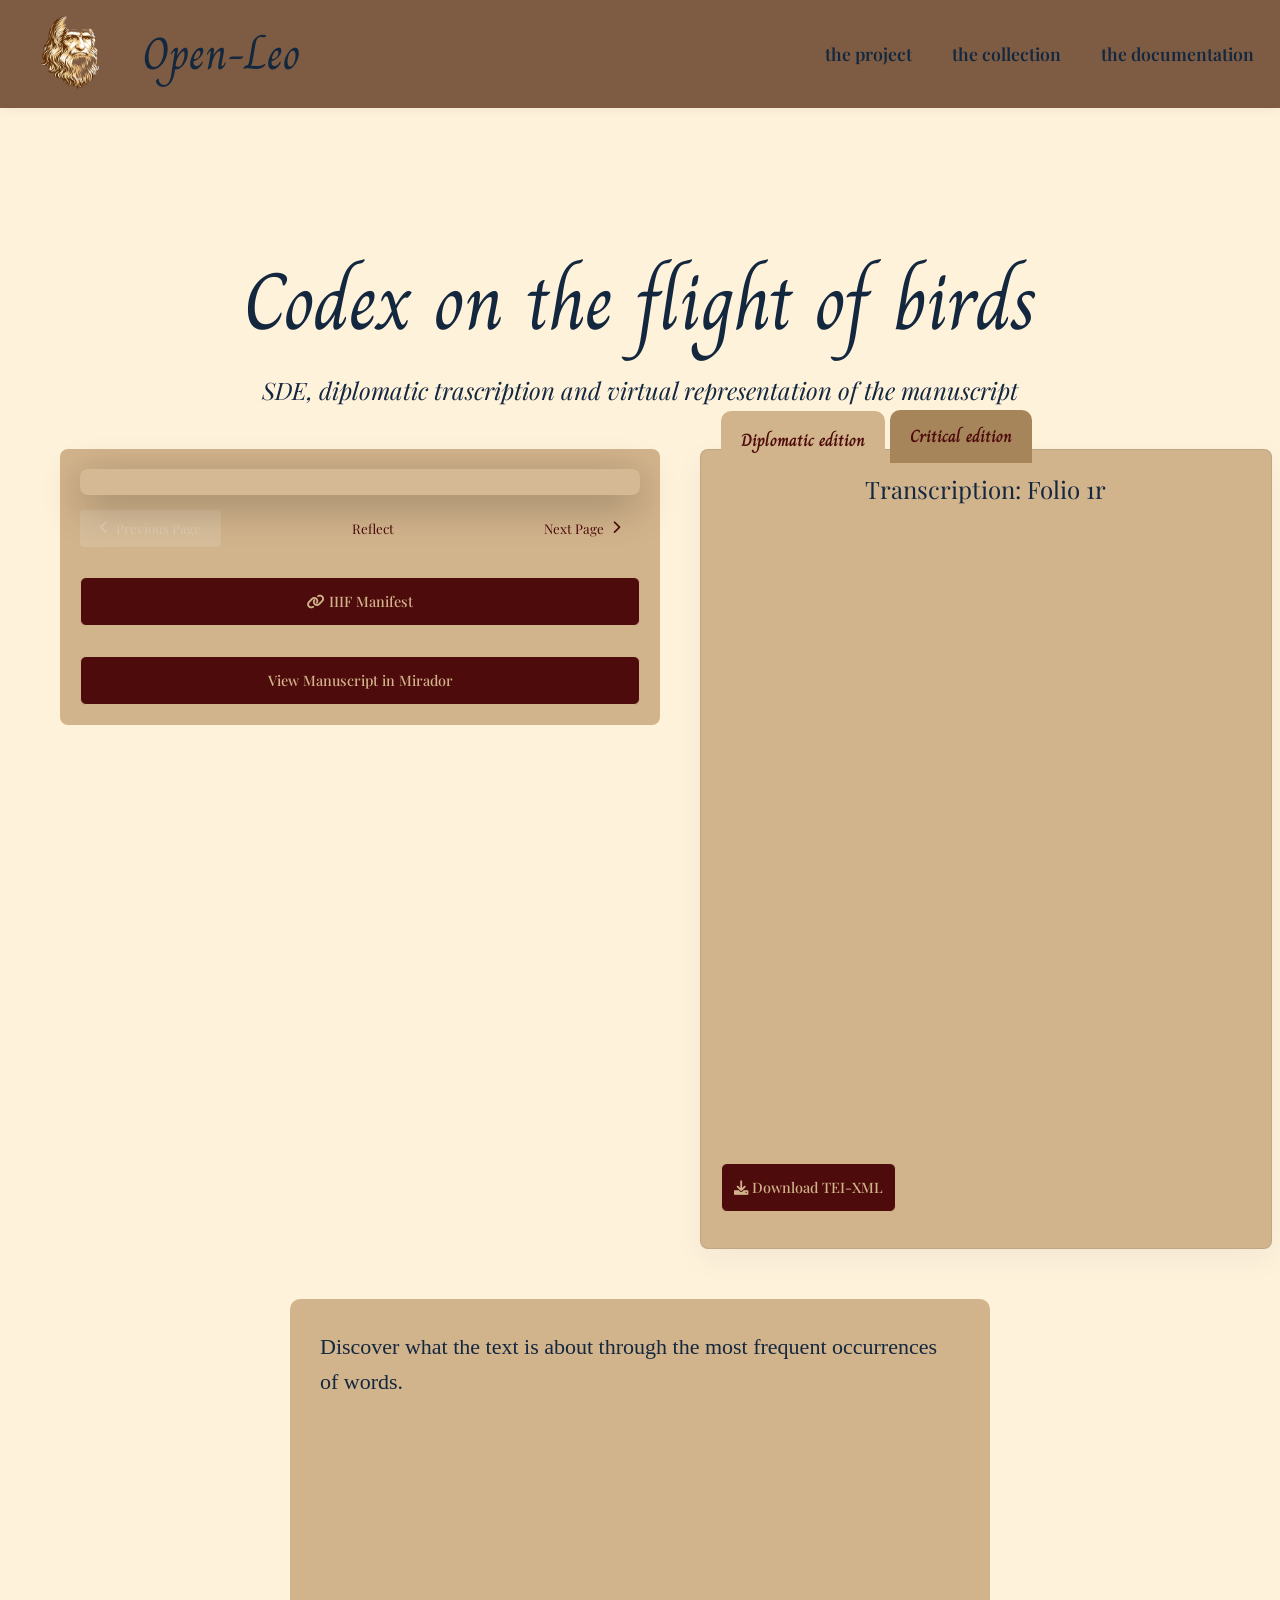
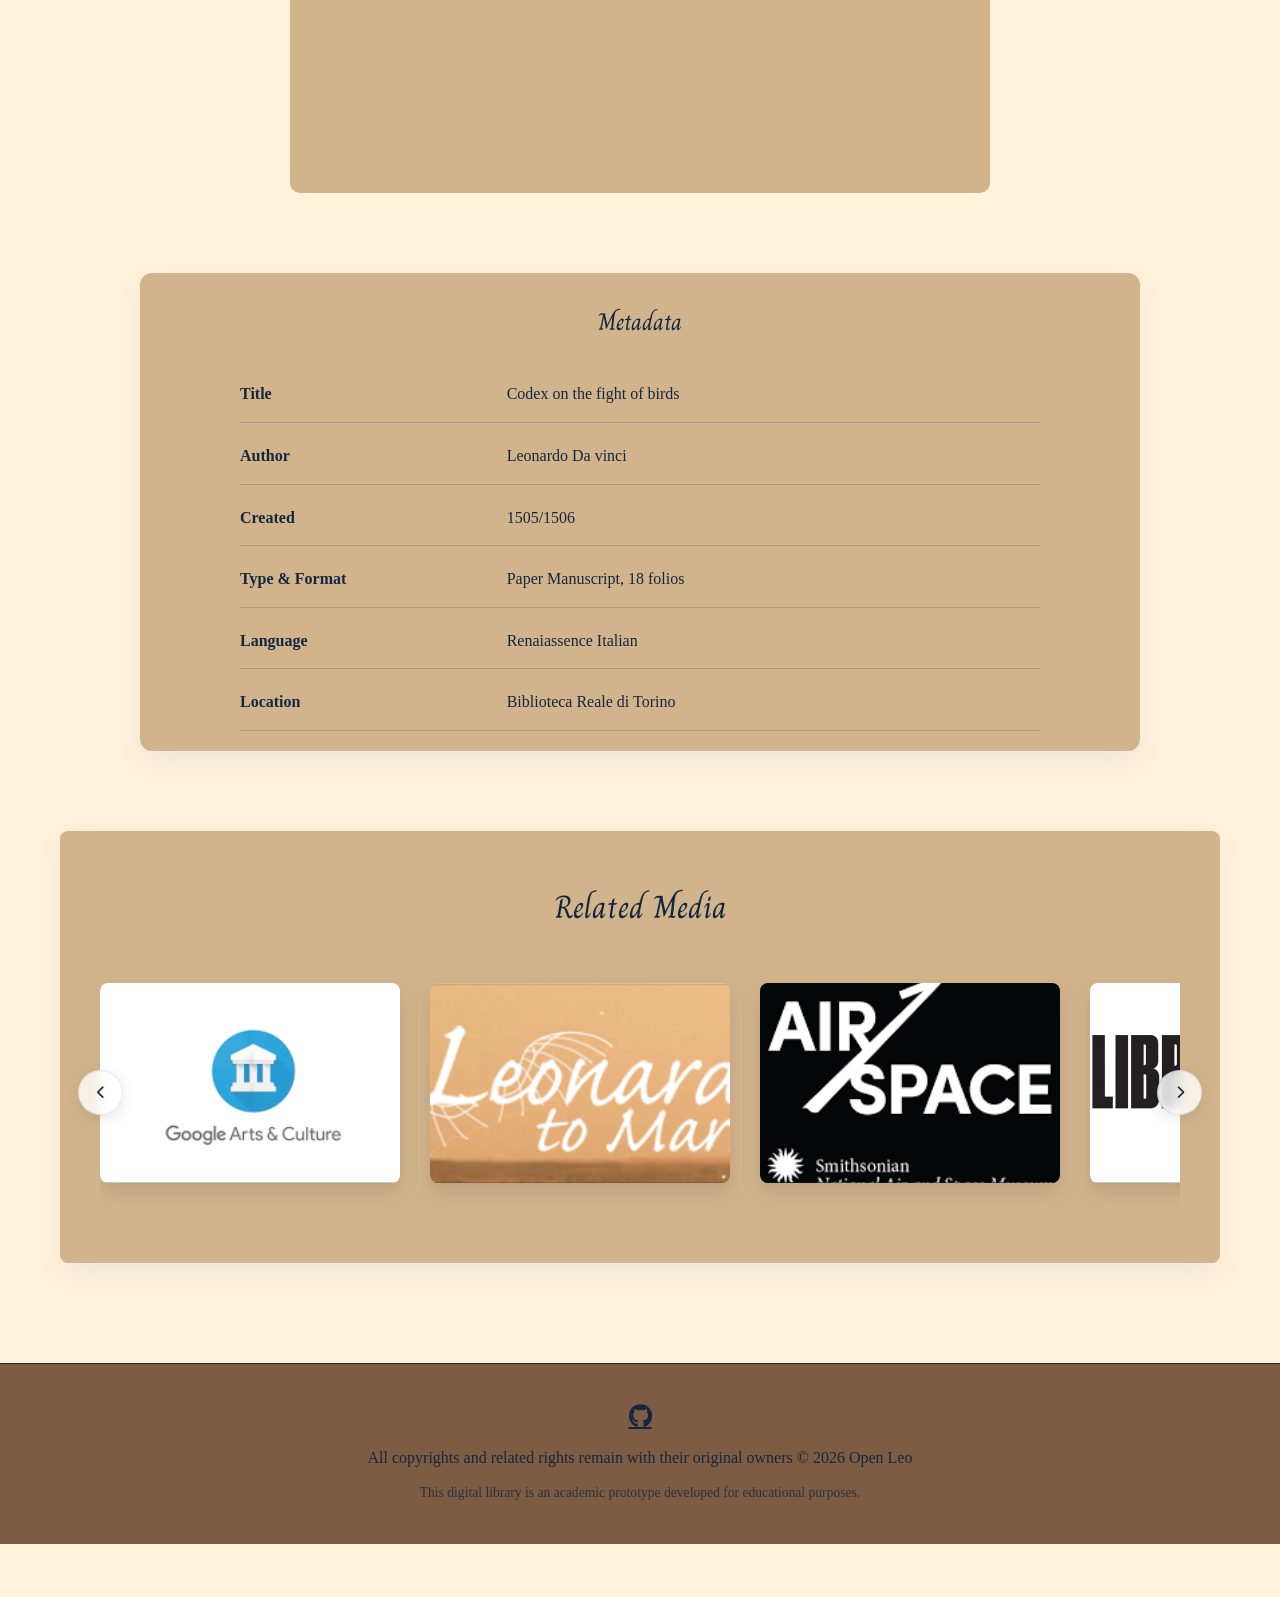
==== commit 1b46c818: "Critical edition added + highligh" ====
--- a/codex.html
+++ b/codex.html
@@ -78,26 +78,27 @@
 
 
             <div class="transcription-box">
-                <div class="edition-selector">
-                    <!--select the edition -->
-                    <select id="view-select">
-                        <option value="diplomatic">Diplomatic Edition</option>
-                        <option value="critical">Critical Edition (Marinoni)</option>
-                    </select>
-                </div>
-                <div class="transcription-title">Transcription: Folio <span id="page-num">1</span></div>
-                <div id="transcription-text" class="transcription-content cormorant-garamond"></div>
-                <!-- apparatus -->
-                <div class="apparatus-accordion">
-                    <button class="apparatus-toggle" id="apparatus-toggle" aria-expanded="false"
-                        aria-controls="apparatus-body">
-                        <span>Apparatus</span>
-                        <i class="fas fa-chevron-down apparatus-icon"></i>
-                    </button>
-                    <div class="apparatus-body" id="apparatus-body" role="region" aria-labelledby="apparatus-toggle">
-                        <div class="apparatus-content">
-                            <p>the apparatus</p>
-
+                <!-- Notebook Bookmarks -->
+                <div class="notebook-bookmarks">
+                    <button class="bookmark diplomatic active" data-value="diplomatic">Diplomatic edition</button>
+                    <button class="bookmark critical" data-value="critical">Critical edition</button>
+                </div>
+                <div class="transcription-scroll-area">
+                    <div class="transcription-title">Transcription: Folio <span id="page-num">1</span></div>
+                    <div id="transcription-text" class="transcription-content cormorant-garamond"></div>
+                    <!-- apparatus -->
+                    <div class="apparatus-accordion">
+                        <button class="apparatus-toggle" id="apparatus-toggle" aria-expanded="false"
+                            aria-controls="apparatus-body">
+                            <span>Apparatus</span>
+                            <i class="fas fa-chevron-down apparatus-icon"></i>
+                        </button>
+                        <div class="apparatus-body" id="apparatus-body" role="region"
+                            aria-labelledby="apparatus-toggle">
+                            <div class="apparatus-content">
+                                <p>the apparatus</p>
+
+                            </div>
                         </div>
                     </div>
                 </div>
@@ -108,6 +109,12 @@
                 </div>
             </div>
         </section>
+
+        <div id="iframe">
+            <p>Discover what the text is about through the most frequent occurrences of words.</p>
+            <iframe style='width: 506px; height: 344px;'
+                src='https://voyant-tools.org/tool/Cirrus/?visible=100&corpus=e772f27b3a85ad6bd7f78451ba7a98fd'></iframe>
+        </div>
 
         <!-- Metadata Section -->
         <section class="metadata-section">
@@ -195,4 +202,4 @@
     <script src="script.js"></script>
 </body>
 
-</html>
+</html>
--- a/style.css
+++ b/style.css
@@ -1,18 +1,15 @@
 @import url('https://fonts.googleapis.com/css2?family=Outfit:wght@300;400;600&family=Playfair+Display:ital,wght@0,400;0,700;1,400&family=Cinzel:wght@400;700&family=Pinyon+Script&family=Charm:wght@400;700&display=swap');
 @import url('https://cdnjs.cloudflare.com/ajax/libs/font-awesome/6.0.0/css/all.min.css');
 
+/* ============================================================
+   ROOT & RESET
+   ============================================================ */
 :root {
-    /* Mother of Pearl & Mystic Navy Palette */
     --bg-pearl: #E9E1D3;
-    /* Mother of Pearl */
     --brand-navy: #13273F;
-    /* Mystic Navy */
     --action-red: #4E0B0B;
-    /* Red Inferno */
     --accent-slate: #A8B8CF;
-    /* Slate Blue */
-
-    /* Standard UI Variable Mapping */
+
     --bg-color: var(--bg-pearl);
     --surface-color: var(--bg-pearl);
     --primary-color: var(--bg-pearl);
@@ -35,10 +32,8 @@
     padding: 0;
     min-height: 100vh;
     overflow-x: hidden;
-    /* Safety against horizontal scroll */
     width: 100%;
     padding-top: var(--navbar-height);
-    /* Offset for fixed header */
 }
 
 body {
@@ -50,7 +45,24 @@
     flex-direction: column;
 }
 
-/* Page Specific Overrides */
+main {
+    flex: 1 1 auto;
+}
+
+h1,
+h2,
+h3,
+h4,
+h5,
+h6 {
+    font-family: 'Charm', cursive;
+    padding-top: 1%;
+}
+
+/* ============================================================
+   PAGE-SPECIFIC OVERRIDES
+   ============================================================ */
+
 .collection-page {
     background-color: #fff2db;
     color: var(--brand-navy);
@@ -88,7 +100,6 @@
     color: var(--brand-navy);
 }
 
-/* Item Page Specific Overrides */
 .item-page {
     background-color: #fff2db;
     color: var(--brand-navy);
@@ -104,7 +115,6 @@
 
 .item-page .hero .subtitle {
     color: var(--brand-navy) !important;
-    
 }
 
 .item-page .manuscript-viewer {
@@ -119,15 +129,95 @@
     box-shadow: 0 10px 40px rgba(0, 0, 0, 0.3);
 }
 
+/* Notebook Bookmarks Style */
+.notebook-bookmarks {
+    position: absolute;
+    top: -40px;
+    /* Sporgono sopra il box */
+    left: 20px;
+    display: flex;
+    gap: 5px;
+    z-index: 10;
+}
+
+.bookmark {
+    border: none;
+    padding: 8px 20px;
+    font-family: 'Charm', cursive;
+    font-size: 1.1rem;
+    font-weight: bold;
+    cursor: pointer;
+    border-radius: 10px 10px 0 0;
+    transition: all 0.3s ease;
+
+    position: relative;
+    background-color: #b5946a;
+    /* Colore base "pelle/carta" */
+    color: #4E0B0B;
+}
+
+.bookmark.diplomatic {
+    background-color: #c4a47c;
+}
+
+.bookmark.critical {
+    background-color: #a6855b;
+}
+
+.bookmark:hover {
+    transform: translateY(-3px);
+
+}
+
+.bookmark.active {
+    background-color: #d2b48c !important;
+    /* Stesso colore del box */
+    color: #4E0B0B;
+    padding-top: 15px;
+    top: 1px;
+    /* Si sovrappone esattamente al bordo del box */
+    box-shadow: none;
+
+    border-bottom: 2px solid #d2b48c !important;
+    /* Copre la linea nera del box sottostante */
+    z-index: 11;
+    /* Sta sopra il bordo del box */
+}
+
+/* Rimuoviamo lo pseudo-elemento dopo che creava disturbo */
+.bookmark.active::after {
+    display: none;
+}
+
+/* Transcription box adjustments */
 .item-page .transcription-box {
     background-color: #d2b48c;
-    color: var(--bg-pearl);
-    border: 1px solid rgba(233, 225, 211, 0.1);
+    color: var(--brand-navy);
+    width: 600px;
+    /* Larghezza contenuta come richiesto */
+    max-width: 100%;
+    min-height: 800px;
+    padding: 0;
+    position: relative;
+    overflow: visible !important;
+}
+
+.transcription-scroll-area {
+    width: 100%;
+    height: 100%;
+    overflow-x: auto;
+    /* Padding per leggibilità */
+    box-sizing: border-box;
+}
+
+#folio-1r {
+    padding-right: 20px !important;
 }
 
 .item-page .transcription-title {
     color: var(--brand-navy);
     border-bottom-color: rgba(233, 225, 211, 0.2);
+    text-align: center;
 }
 
 .item-page .transcription-content {
@@ -137,7 +227,7 @@
 .item-page .btn-page {
     background-color: #d2b48c;
     color: var(--action-red);
-    border: #4E0B0B;
+    border-color: #4E0B0B;
 }
 
 .item-page .btn-page:hover:not(:disabled) {
@@ -175,26 +265,9 @@
     color: var(--bg-pearl);
 }
 
-
-
-main {
-    flex: 1 1 auto;
-    /* Allow main to grow and shrink as needed */
-}
-
-
-h1,
-h2,
-h3,
-h4,
-h5,
-h6  {
-    font-family: 'Charm', cursive;
-    padding-top: 1%;
-}
-
-
-/* Navbar */
+/* ============================================================
+   NAVBAR
+   ============================================================ */
 nav {
     width: 100%;
     height: var(--navbar-height);
@@ -220,14 +293,12 @@
     display: flex;
     align-items: center;
     gap: 25px;
-    /* Reduced gap to attach text closer to logo */
     text-decoration: none;
     color: var(--brand-navy);
 }
 
 .logo-container img {
     height: calc(var(--navbar-height) * 0.85);
-    /* Responsive logo height */
     width: auto;
     transition: transform 0.3s ease;
 }
@@ -240,7 +311,6 @@
     font-family: charm;
     font-size: clamp(1.8rem, 4vw, 2.8rem);
     font-weight: 400;
-    text-transform: none;
     line-height: 0.8;
     display: flex;
     flex-direction: column;
@@ -251,7 +321,6 @@
     display: block;
 }
 
-/* Hamburger Menu Toggle */
 .menu-toggle {
     display: none;
     flex-direction: column;
@@ -298,7 +367,8 @@
     transition: width 0.3s ease;
 }
 
-.nav-links a:hover {
+.nav-links a:hover,
+.nav-links a:active {
     color: var(--action-red);
 }
 
@@ -307,80 +377,9 @@
     width: 100%;
 }
 
-.nav-links a:active {
-    color: var(--action-red);
-}
-
-/* Tablet & Mobile Styles */
-@media (max-width: 820px) {
-
-    /* iPad Air point */
-    nav {
-        height: 80px;
-    }
-
-    .logo-container img {
-        height: 60px;
-    }
-
-    .menu-toggle {
-        display: flex;
-        /* Show hamburger */
-    }
-
-    .nav-links {
-        position: absolute;
-        top: 80px;
-        /* Below the nav */
-        left: 0;
-        width: 100%;
-        background: rgba(253, 250, 245, 0.98);
-        backdrop-filter: blur(10px);
-        flex-direction: column;
-        align-items: center;
-        gap: 0;
-        max-height: 0;
-        /* Hidden by default */
-        overflow: hidden;
-        transition: max-height 0.4s ease, opacity 0.3s ease;
-        opacity: 0;
-        box-shadow: 0 4px 10px rgba(0, 0, 0, 0.05);
-        border-top: 1px solid rgba(0, 43, 78, 0.05);
-        padding: 0;
-    }
-
-    .nav-links.active {
-        max-height: 300px;
-        /* Adjust based on content */
-        opacity: 1;
-        padding: 20px 0;
-    }
-
-    .nav-links li {
-        width: 100%;
-        text-align: center;
-    }
-
-    .nav-links a {
-        display: block;
-        padding: 15px 0;
-        width: 100%;
-    }
-
-    .nav-links a::after {
-        display: none;
-        /* Hide hover underline in dropdown */
-    }
-}
-
-/* Mobile specific: Hide name only on small phones */
-@media (max-width: 600px) {
-    .logo-text {
-        display: none;
-    }
-}
-
-/* Layout */
+/* ============================================================
+   LAYOUT
+   ============================================================ */
 .container {
     max-width: 1200px;
     width: 100%;
@@ -395,7 +394,6 @@
 .hero {
     text-align: center;
     margin-bottom: 10px;
-    /* even tighter */
     padding-top: 0;
 }
 
@@ -404,23 +402,6 @@
     margin: 0 0 5px;
     letter-spacing: -1px;
     line-height: 1.1;
-}
-
-/* Inline Links */
-.project-text a,
-.prefooter-about a {
-    color: var(--accent-color);
-    text-decoration: none;
-    font-weight: 600;
-    border-bottom: 2px solid transparent;
-    transition: all 0.3s ease;
-}
-
-.project-text a:hover,
-.prefooter-about a:hover,
-.project-text a:active,
-.prefooter-about a:active {
-    border-bottom-color: var(--action-red);
 }
 
 .hero .subtitle {
@@ -431,105 +412,20 @@
     display: block;
 }
 
-/* Search Bar */
-.search-container {
-    max-width: 600px;
-    margin: 0 auto 20px;
-    position: relative;
-}
-
-.search-bar {
-    width: 100%;
-    padding: 18px 30px;
-    border: 1px solid #4E0B0B;
-    border-radius: 50px;
-    background-color: var(--action-red);
-    font-size: 1.1rem;
-    font-family: 'Playfair Display', serif;
-    color: var(--action-red);
-    box-shadow: 0 10px 30px rgba(0, 0, 0, 0.03);
-    transition: all 0.3s ease;
-}
-
-.search-bar:focus {
-    outline: none;
-    border-color: var(--action-red);
-    box-shadow: 0 10px 30px rgba(78, 11, 11, 0.1);
-}
-
-.search-bar::placeholder {
-    color: #4E0B0B;
-}
-
-/* Collection Link */
-.collection-link-wrapper {
-    text-align: right;
-    max-width: 600px;
-    margin: 0 auto;
-}
-
-.collection-link {
-    display: inline-flex;
-    align-items: center;
-    text-decoration: none;
-    color: var(--action-red);
-    font-weight: 500;
-    font-size: 1rem;
-    transition: all 0.3s ease;
-    opacity: 0.8;
-}
-
-.collection-link:hover {
-    color: var(--action-red);
-    opacity: 1;
-    transform: translateX(5px);
-}
-
-.collection-link .arrow {
-    margin-left: 10px;
-    font-size: 1.2rem;
-    transition: transform 0.3s ease;
-}
-
-.collection-link:hover .arrow {
-    transform: translateX(5px);
-}
-
-
-/* Project Section */
-.project-section {
-    margin-top: 100px;
-    padding: 80px 0;
-    border-top: 1px solid rgba(0, 43, 78, 0.05);
+.hero.no-subtitle {
     text-align: center;
-}
-
-.project-section h2 {
-    font-size: 3rem;
-    margin-bottom: 30px;
-}
-
-.project-text {
-    font-size: 1.15rem;
-    max-width: 900px;
-    margin: 0 auto 50px;
-    line-height: 1.8;
-}
-
-/* Button Styling */
-.btn-campaign {
-    display: inline-block;
-    padding: 16px 32px;
-    background-color: var(--action-red);
-    color: #fff2db;
-    text-decoration: none;
-    border-radius: 4px;
-    font-weight: 600;
-    font-size: 1rem;
-    transition: all 0.3s ease;
-    border: 1px solid var(--action-red);
-}
-
+    margin-bottom: 80px;
+}
+
+.hero.no-subtitle h1 {
+    font-size: 4rem;
+    margin-bottom: 0;
+}
+
+/* ============================================================
+   BUTTONS
+   ============================================================ */
+.btn-campaign,
 .btn-primary {
     display: inline-block;
     padding: 16px 32px;
@@ -543,16 +439,11 @@
     border: 1px solid var(--action-red);
 }
 
-.btn-campaign:hover {
-    background-color: transparent;
-    color: var(--action-red);
-    transform: translateY(-2px);
-    box-shadow: 0 5px 15px rgba(168, 184, 207, 0.2);
-    text-decoration: underline;
-    text-underline-offset: 4px;
-    border: 1px solid var(--action-red)
-}
-
+.btn-campaign {
+    color: #fff2db;
+}
+
+.btn-campaign:hover,
 .btn-primary:hover {
     background-color: transparent;
     color: var(--action-red);
@@ -588,153 +479,88 @@
     box-shadow: 0 5px 15px rgba(19, 39, 63, 0.2);
 }
 
-/* Prefooter */
-.prefooter {
-    padding: 60px 0;
-    background-color: var(--bg-pearl);
-    border-top: 1px solid var(--accent-slate);
-    width: 100%;
-    color: var(--brand-navy);
-}
-
-.prefooter-container {
-    max-width: 1200px;
-    margin: 0 auto;
-    padding: 0 5%;
-    display: flex;
-    justify-content: space-between;
-    gap: 80px;
-}
-
-.prefooter-about {
-    flex: 2;
-    color: var(--brand-navy);
-}
-
-.prefooter-team {
+.btn-page {
+    background-color: var(--primary-color);
+    color: white;
+    border: none;
+    padding: 10px 20px;
+    border-radius: 4px;
+    cursor: pointer;
+    font-family: 'Playfair Display', serif;
+    transition: all 0.3s ease;
+    display: flex;
+    align-items: center;
+    gap: 8px;
+}
+
+.btn-page:hover:not(:disabled) {
+    background-color: var(--accent-color);
+    transform: translateY(-2px);
+}
+
+.btn-page:disabled {
+    background-color: #ccc;
+    cursor: not-allowed;
+}
+
+.btn-action {
     flex: 1;
-    color: var(--brand-navy);
-}
-
-.prefooter h3 {
-    font-size: 1.8rem;
-    color: var(--brand-navy);
-    margin-bottom: 20px;
-}
-
-.team-list {
-    list-style: none;
-}
-
-.team-list li {
-    margin-bottom: 10px;
-}
-
-.team-list a {
+    text-align: center;
+    padding: 12px;
+    border-radius: 6px;
     text-decoration: none;
-    color: var(--brand-navy);
-    transition: color 0.3s ease;
     font-weight: 500;
+    font-size: 0.9rem;
+    transition: all 0.3s ease;
+}
+
+.btn-iiif,
+.btn-xml {
+    background-color: #4E0B0B;
+    border: 1px solid #d2b48c;
+    color: #d2b48c;
+}
+
+.btn-iiif:hover,
+.btn-xml:hover {
+    background-color: transparent;
+    color: #4E0B0B;
+    text-decoration: underline;
+    text-underline-offset: 4px;
+    border: 1px solid #4E0B0B;
+}
+
+.btn-circle {
+    width: 40px;
+    height: 40px;
+    border-radius: 50%;
+    border: none;
+    background-color: var(--primary-color);
+    color: white;
+    cursor: pointer;
+    display: flex;
+    align-items: center;
+    justify-content: center;
+    transition: all 0.3s ease;
+}
+
+.btn-circle:hover:not(:disabled) {
+    background-color: var(--accent-slate);
+    transform: scale(1.1);
+}
+
+.btn-circle:disabled {
+    background-color: #ccc;
+    cursor: not-allowed;
+}
+
+/* ============================================================
+   SEARCH BAR
+   ============================================================ */
+.search-container {
+    max-width: 600px;
+    margin: 0 auto 20px;
     position: relative;
-    padding-bottom: 2px;
-}
-
-.team-list a::after {
-    content: '';
-    position: absolute;
-    width: 0;
-    height: 1.5px;
-    bottom: 0;
-    left: 0;
-    background-color: var(--action-red);
-    transition: width 0.3s ease;
-}
-
-.team-list a:hover {
-    color: var(--action-red);
-}
-
-.team-list a:hover::after {
-    width: 100%;
-}
-
-/* Footer Section Redesign */
-footer {
-    width: 100%;
-    padding: 40px 0;
-    background-color: #7e5c43;
-    border-top: 1px solid var(--brand-navy);
-}
-
-.footer-content {
-    display: flex;
-    flex-direction: column;
-    justify-content: center;
-    align-items: center;
-    gap: 12px;
-    color: var(--brand-navy);
-    text-align: center;
-}
-
-.github-link {
-    color: var(--brand-navy);
-    font-size: 1.5rem;
-    transition: all 0.3s ease;
-    display: inline-flex;
-    margin-bottom: 5px;
-}
-
-.github-link:hover {
-    color: var(--action-red);
-}
-
-.copyright {
-    font-size: 1rem;
-    font-weight: 500;
-    color: var(--brand-navy);
-    margin: 0;
-}
-
-.license-text {
-    font-size: 0.85rem;
-    font-weight: 300;
-    color: rgba(19, 39, 63, 0.8);
-    margin: 0;
-}
-
-.license-text a {
-    color: inherit;
-    transition: color 0.3s ease;
-}
-
-.license-text a:hover {
-    color: var(--action-red);
-    text-decoration: underline;
-    text-decoration-color: var(--action-red);
-}
-
-/* Animations */
-@keyframes fadeIn {
-    from {
-        opacity: 0;
-        transform: translateY(20px);
-    }
-
-    to {
-        opacity: 1;
-        transform: translateY(0);
-    }
-}
-
-.fade-in {
-    animation: fadeIn 1s ease forwards;
-}
-
-/* Collection Page Styles */
-.search-section {
-    max-width: 600px;
-    margin: 0 auto 60px;
-    text-align: center;
 }
 
 .search-bar {
@@ -756,11 +582,19 @@
     box-shadow: 0 4px 20px rgba(78, 11, 11, 0.15);
 }
 
+.search-bar::placeholder {
+    color: #4E0B0B;
+}
+
+/* ============================================================
+   COLLECTION GRID
+   ============================================================ */
 .collection-grid {
     display: grid;
     grid-template-columns: repeat(3, 1fr);
     gap: 40px;
     margin-bottom: 100px;
+    margin-top: 40px;
 }
 
 .collection-card {
@@ -776,14 +610,6 @@
     flex-direction: column;
 }
 
-.card-caption h4 {
-    margin: 0;
-    font-size: 1.3rem;
-    color: var(--brand-navy);
-    font-family: 'Playfair Display', serif;
-    transition: color 0.3s ease;
-}
-
 .card-image-wrapper {
     width: 100%;
     aspect-ratio: 4/5;
@@ -810,7 +636,6 @@
     transition: color 0.3s ease;
 }
 
-/* Card Hover Effects */
 .collection-card:hover {
     transform: translateY(-10px);
     box-shadow: 0 20px 40px rgba(0, 43, 78, 0.12);
@@ -826,39 +651,51 @@
     text-underline-offset: 4px;
 }
 
-/* Collection Responsiveness */
-@media (max-width: 1024px) {
-    .collection-grid {
-        gap: 30px;
-    }
-}
-
-@media (max-width: 600px) {
-    .collection-grid {
-        grid-template-columns: repeat(2, 1fr);
-        gap: 20px;
-    }
-
-    .card-caption h4 {
-        font-size: 1.1rem;
-    }
-
-    .card-caption {
-        padding: 15px;
-    }
-}
-
-/* Persuasion Page Advanced Features */
+.collection-link-wrapper {
+    text-align: right;
+    max-width: 600px;
+    margin: 0 auto;
+}
+
+.collection-link {
+    display: inline-flex;
+    align-items: center;
+    text-decoration: none;
+    color: var(--action-red);
+    font-weight: 500;
+    font-size: 1rem;
+    transition: all 0.3s ease;
+    opacity: 0.8;
+}
+
+.collection-link:hover {
+    opacity: 1;
+    transform: translateX(5px);
+}
+
+.collection-link .arrow {
+    margin-left: 10px;
+    font-size: 1.2rem;
+    transition: transform 0.3s ease;
+}
+
+.collection-link:hover .arrow {
+    transform: translateX(5px);
+}
+
+/* ============================================================
+   MANUSCRIPT VIEWER
+   ============================================================ */
 .viewer-container {
     display: flex;
     gap: 40px;
     margin: 20px 0 40px;
-    align-items: stretch;
-    /* Both children will stretch to the same height */
+    align-items: flex-start;
 }
 
 .manuscript-viewer {
-    flex: 1;
+    flex: 0 0 600px;
+    width: 600px;
     position: relative;
     display: flex;
     flex-direction: column;
@@ -871,7 +708,8 @@
     overflow: hidden;
     box-shadow: 0 10px 40px rgba(0, 0, 0, 0.15);
     background-color: #f4eee1;
-    /* Height is driven by the image inside; sibling transcription-box will match via align-items: stretch */
+    position: relative;
+    /* Added for highlight positioning */
 }
 
 .manuscript-viewer img {
@@ -887,50 +725,43 @@
     margin-top: 15px;
 }
 
-.btn-page {
-    background-color: var(--primary-color);
-    color: white;
-    border: none;
-    padding: 10px 20px;
-    border-radius: 4px;
-    cursor: pointer;
-    font-family: 'Playfair Display', serif;
-    transition: all 0.3s ease;
-    display: flex;
-    align-items: center;
-    gap: 8px;
-}
-
-.btn-page:hover:not(:disabled) {
-    background-color: var(--accent-color);
-    transform: translateY(-2px);
-}
-
-.btn-page:disabled {
-    background-color: #ccc;
-    cursor: not-allowed;
-}
-
+#manuscript-img {
+    display: block;
+    max-width: 100%;
+    height: auto;
+    transition: transform 0.4s ease-in-out, filter 0.3s ease;
+    transform-origin: center;
+    transform: scaleX(1);
+}
+
+#manuscript-img.mirrored {
+    transform: scaleX(-1);
+    filter: brightness(1.1) contrast(1.1);
+}
+
+/* ============================================================
+   TRANSCRIPTION BOX
+   ============================================================ */
 .transcription-box {
-    flex: 1;
-    background-color: white;
-    padding: 40px;
+    flex: 0 1 auto;
+    padding: 20px !important;
     border-radius: 8px;
     box-shadow: 0 10px 30px rgba(0, 43, 78, 0.05);
     border: 1px solid rgba(0, 43, 78, 0.1);
     color: var(--brand-navy);
-    /* Match the image wrapper height and scroll text inside */
-    overflow-y: auto;
+
     display: flex;
     flex-direction: column;
-}
-
-.transcription-content {
-    font-family: 'Playfair Display', serif;
-    line-height: 1.8;
-    color: var(--text-color);
-    font-size: 1.05rem;
-}
+    width: fit-content;
+    max-width: 600px;
+    align-items: flex-start;
+    scrollbar-width: thin;
+    scrollbar-color: var(--action-red) transparent;
+    box-sizing: border-box;
+}
+
+
+
 
 .transcription-title {
     font-family: 'Playfair Display', serif;
@@ -938,46 +769,759 @@
     margin-bottom: 25px;
     color: var(--primary-color);
     border-bottom: 2px solid var(--accent-color);
-    padding-bottom: 10px;
+    padding-bottom: 0;
+}
+
+.cormorant-garamond {
+    font-family: "Cormorant Garamond", serif;
+    font-optical-sizing: auto;
+    font-weight: 800;
+    font-style: italic;
+}
+
+.transcription-content {
+    line-height: 1.8;
+
+    color: var(--text-color);
+
+    overflow-y: auto;
+
+    flex-grow: 1;
+    position: relative;
+    display: flex !important;
+    flex-direction: column !important;
+    align-items: flex-start !important;
+
+    justify-content: flex-start !important;
+    width: fit-content !important;
+    max-width: 100%;
+    padding-right: 0 !important;
+    padding-left: 0 !important;
+    box-sizing: border-box;
 }
 
 .viewer-actions {
     display: flex;
+    justify-content: center;
+    /* Centra orizzontalmente i pulsanti (es. XML download) */
     gap: 20px;
     margin-top: 30px;
 }
 
-.btn-action {
+/* ============================================================
+   APPARATUS ACCORDION (JS-driven, no Bootstrap)
+   ============================================================ */
+.apparatus-accordion {
+    width: 100%;
+    margin-top: 20px;
+    border-radius: 6px;
+    overflow: hidden;
+    border: 1px solid rgba(78, 11, 11, 0.4);
+}
+
+.apparatus-toggle {
+    width: 100%;
+    display: flex;
+    align-items: center;
+    justify-content: space-between;
+    padding: 10px 16px;
+    background-color: #4E0B0B;
+    color: #d2b48c;
+    font-family: 'Charm', cursive;
+    font-size: 1rem;
+    font-weight: 400;
+    border: none;
+    cursor: pointer;
+    text-align: left;
+    transition: background-color 0.2s ease;
+}
+
+.apparatus-toggle:hover {
+    background-color: #6a1010;
+}
+
+.apparatus-toggle.active {
+    background-color: #6a1010;
+}
+
+.apparatus-icon {
+    transition: transform 0.3s ease;
+    font-size: 0.85rem;
+}
+
+.apparatus-toggle.active .apparatus-icon {
+    transform: rotate(180deg);
+}
+
+/* Collapsed state: hidden with no height */
+.apparatus-body {
+    max-height: 0;
+    overflow: scroll;
+    transition: max-height 0.35s ease, padding 0.35s ease;
+    background-color: #c9bca1;
+}
+
+/* Expanded state: visible */
+.apparatus-body.open {
+    max-height: 500px;
+}
+
+.apparatus-content {
+    padding: 14px 16px;
+    font-family: 'Garamond', serif;
+    font-size: 0.95rem;
+    color: var(--brand-navy);
+    line-height: 1.6;
+}
+
+.tei-transcription {
+    color: #3e382d;
+    text-align: justify;
+    text-justify: inter-word;
+
+    width: fit-content;
+    display: block;
+    padding: 10px !important;
+    margin: 0 !important;
+
+
+}
+
+
+
+.tei-transcription p {
+    margin: 0 !important;
+    padding: 0 !important;
+    white-space: nowrap !important;
+    text-align: justify !important;
+    text-justify: inter-word !important;
+    display: block !important;
+    position: relative !important;
+    hyphens: auto !important;
+    -webkit-hyphens: auto;
+    font-size: 16px !important;
+    line-height: 1.5 !important;
+    color: #2a1e0f !important;
+    width: fit-content !important;
+    max-width: 100%;
+    box-sizing: border-box;
+    overflow-wrap: break-word;
+}
+
+#transcription-text.transcription-content {
+    margin: 0 !important;
+    padding: 20px !important;
+}
+
+
+
+
+.item-page .transcription-content {
+    background-color: #c9bca1 !important;
+    display: flex;
+    flex-direction: column;
+    align-items: flex-start;
+    justify-content: flex-start !important;
+    border: 2px solid black;
+    border-radius: 10px;
+    width: fit-content;
+    max-width: 100%;
+    min-height: 600px;
+    padding: 30px !important;
+    padding-right: 0 !important;
+    box-sizing: border-box;
+    overflow-x: auto !important;
+    overflow-y: auto;
+}
+
+.other-hand {
+    color: #000000 !important;
+}
+
+/* Contenitore flex delle due colonne */
+.transcription-container {
+    display: flex;
+    flex-direction: row;
+    flex-wrap: nowrap;
+    align-items: flex-start;
+    gap: 20px;
+    width: fit-content;
+    max-width: 100%;
+    padding: 0;
+}
+
+#transcription-text.critical-mode {
+    display: block !important;
+    width: 100% !important;
+    overflow-x: scroll !important;
+    white-space: normal !important;
+
+}
+
+.critical-mode .tei-transcription p,
+.critical-mode .critical-linear-text p,
+.critical-mode p {
+    white-space: normal !important;
+
+    width: 100% !important;
+    display: block !important;
+    word-wrap: break-word !important;
+    overflow-wrap: break-word !important;
+
+}
+
+.critical-mode .transcription-container {
+    display: flex !important;
+    flex-direction: column !important;
+    width: 100% !important;
+}
+
+
+
+
+.critical-mode .column-right-1v {
+    order: 1 !important;
+    width: 100% !important;
+    max-width: 100% !important;
+    min-width: unset !important;
+    margin-top: 0 !important;
+}
+
+.critical-mode .column-left-1v {
+    display: contents !important;
+}
+
+.critical-mode .column-left-1v>p {
+    order: 2 !important;
+    width: 100% !important;
+    display: block !important;
+}
+
+.critical-figure-caption {
+    width: 100% !important;
+    font-family: 'Cormorant Garamond', serif;
+    font-style: italic;
+    font-size: 1.05rem;
+    padding: 10px 0 !important;
+    margin: 10px 0 !important;
+    display: block !important;
+    color: #4E0B0B;
+
+}
+
+.critical-mode .column-left-1v>.critical-figure-caption {
+    order: 2 !important;
+}
+
+.critical-mode .column-right-1v>.critical-figure-caption {
+    order: -1 !important;
+}
+
+.critical-mode .column-right-1v>.critical-note-text {
+    order: -2 !important;
+    display: block !important;
+    margin-bottom: 15px;
+    font-size: 0.9em;
+    color: #4E0B0B;
+}
+
+.tei-label {
+    font-family: 'Cormorant Garamond', serif;
+    font-style: italic;
+    font-size: 1.05rem;
+    margin: 30px 0 10px 0;
+    color: #4E0B0B;
+    display: block;
+}
+
+.critical-linear-text img,
+.critical-linear-text .leonardo-figure {
+    display: none !important;
+}
+
+/* Linearization for pages 2v, 3r, 3v in critical mode */
+.critical-mode .aligned-text {
+    margin-left: 0 !important;
+}
+
+.critical-mode .figure-with-text {
+    flex-direction: column !important;
+    gap: 0 !important;
+}
+
+.critical-mode .text-column {
+    margin-top: 10px !important;
+}
+
+.critical-mode #weights {
+    width: 100% !important;
+    margin-left: 0 !important;
+}
+
+.critical-mode #margin-top-3r,
+.critical-mode #margin-top-3v {
+    margin-top: 10px !important;
+}
+
+.critical-mode .column-right-3v {
+    order: 1 !important;
+    width: 100% !important;
+    margin-top: 10px !important;
+    min-width: unset !important;
+}
+
+.critical-mode .fig-text-alt {
+    order: 2 !important;
+    margin-top: 10px !important;
+}
+
+/* page 1v */
+.column-left-1v {
+    flex: 0 0 150px;
+    width: 150px;
+    min-width: 150px;
+    display: flex;
+    flex-direction: column;
+    padding: 0;
+    margin: 0;
+
+}
+
+/* Colonna destra */
+.column-right-1v {
+    flex: 0 1 auto;
+    min-width: 400px;
+    width: fit-content;
+    padding: 0;
+    margin-top: 40px;
+    display: flex;
+    flex-direction: column;
+}
+
+/* page 2r */
+.column-left-2r {
+    margin-top: 50px !important;
+    flex: 0 0 230px;
+    width: fit-content;
+    min-width: 230px;
+    display: flex;
+    flex-direction: column;
+    padding: 0;
+    margin: 0;
+
+}
+
+.column-right-2r {
+    flex: 0 1 auto;
+    min-width: 230px;
+    width: fit-content;
+    padding: 0;
+    margin-top: 50px;
+    display: flex;
+    flex-direction: column;
+}
+
+.column-right-3v {
+    flex: 0 1 auto;
+    min-width: 230px;
+    width: fit-content;
+    padding: 0;
+    margin-top: 50px;
+    display: flex;
+    flex-direction: column;
+}
+
+#pulley {
+    margin-top: 50px;
+
+}
+
+/* Il punto di inserimento nel testo */
+.tei-metamark {
+    position: relative;
+    /* Riferimento per l'aggiunta */
+    display: inline-block;
+    color: #8b4513;
+    /* Colore tipico dei segni di correzione */
+    font-weight: bold;
+}
+
+/* L'aggiunta che fluttua sopra */
+.tei-add.add-above {
+    position: absolute;
+    bottom: 90%;
+    /* Si posiziona esattamente sopra la riga */
+    left: 50%;
+    transform: translateX(-50%);
+    /* Centra l'aggiunta rispetto al segno ^ */
+
+    /* Stile tipico di Leonardo: testo piccolo e compresso */
+    font-size: 0.6em;
+    line-height: 1;
+    white-space: nowrap;
+    color: #5d4a37;
+    font-style: italic;
+
+    /* Impedisce all'aggiunta di allargare lo spazio tra le parole della riga sotto */
+    pointer-events: none;
+}
+
+/* Opzionale: stile per il caret (^) */
+.caret {
+    font-size: 0.8em;
+    vertical-align: super;
+    margin: 0 2px;
+}
+
+.tei-subst {
+    display: inline-block;
+    position: relative;
+    vertical-align: baseline;
+}
+
+.tei-del {
+    text-decoration: line-through;
+    opacity: 0.7;
+}
+
+/* Ogni <lb/> diventa una riga visiva */
+.tei-lines .lb-line {
+    display: block;
+    height: 0;
+}
+
+
+
+.leonardo-figure.margin-left {
+    width: 100%;
+    max-width: 400px;
+    /* Si adatta alla tua colonna da 110px */
+
+}
+
+.leonardo-figure.margin-right {
+    width: 100%;
+    max-width: 400px;
+    /* Si adatta alla tua colonna da 110px */
+
+}
+
+.leonardo-figure.bottom {
+    width: 100%;
+    max-width: 600px;
+    /* Più grande perché ha più spazio sotto la colonna destra */
+
+    /* Linea sottile decorativa sopra il diagramma */
+    padding-top: 10px;
+}
+
+.leonardo-figure img {
+    width: 100%;
+    height: auto;
+    display: block;
+    opacity: 0.85;
+    mix-blend-mode: multiply;
+    /* Tratti più marcati e sfondo neutro */
+    filter: contrast(2.8) brightness(1.7) grayscale(1);
+    transition: all 0.3s ease;
+}
+
+
+
+
+#bow_and_string {
+    width: 100px;
+}
+
+#bow_and_string2 {
+    width: 350px;
+    padding-top: 50px;
+}
+
+#scale-diagram {
+    width: 170px;
+}
+
+#pulley {
+    width: 255px;
+}
+
+#pulley_2 {
+    width: 80px;
+}
+
+#pole_and_ropes {
+    width: 150px;
+    margin: 0 auto 10px auto;
+}
+
+#pole_and_ropes_2 {
+    width: 130px;
+    margin: 0 auto 10px auto;
+}
+
+#diamond {
+    width: 300px;
+    margin-left: 100px;
+}
+
+.critical-mode #diamond {
+    display: none !important;
+}
+
+#weights {
+    margin-left: 90px;
+}
+
+.figure-with-text {
+    display: flex;
+    align-items: flex-start;
+    gap: 12px;
+
+}
+
+.figure-with-text .leonardo-figure {
+    flex-shrink: 0;
+    width: 120px;
+}
+
+.fig-text-alt {
+    margin-top: 20px;
+    display: block;
+}
+
+.tei-transcription .fig-text-alt p {
+    margin-top: 5px !important;
+    margin-bottom: 5px !important;
+}
+
+
+.fig-text-alt .leonardo-figure {
+    display: block;
+    width: fit-content;
+    margin-bottom: 15px;
+}
+
+.text-column {
     flex: 1;
+    display: flex;
+    flex-direction: column;
+    margin-top: 40px;
+}
+
+.aligned-text {
+    margin-left: 90px;
+}
+
+#scale_schemes {
+    margin-top: 20px;
+}
+
+#weights {
+    width: 300px;
+}
+
+#margin-top-3r {
+    margin-top: 50px;
+}
+
+#margin-top-3v {
+    margin-top: 30px !important;
+}
+
+/* Testo colonne — regola unica, nessun conflitto */
+.column-right-2r p,
+.column-right-3v p {
+    font-size: 16px !important;
+    line-height: 1.5;
+    margin: 0 !important;
+    padding: 0 !important;
+    color: #2a1e0f;
+    white-space: nowrap !important;
+    width: fit-content !important;
+    max-width: none !important;
+}
+
+
+.column-right-1v p:last-child,
+.column-right-2r p:last-child,
+.column-right-3v p:last-child {
+    margin-bottom: 0;
+}
+
+.abbr {
+    text-decoration: none !important;
+    border-bottom: none !important;
+    cursor: default !important;
+}
+
+/* Applica la sottolineatura SOLO se esiste un attributo title (l'espansione) */
+.abbr[title] {
+
+    border-bottom: 1px dotted #666 !important;
+    cursor: help !important;
+}
+
+
+.subst {
+    display: inline-block;
+    /* Permette il posizionamento dei figli */
+    position: relative;
+    padding: 0.02 !important;
+    margin: 0 !important;
+    line-height: 0.1 !important;
+    /* Riduce l'altezza del box azzurro che vedi in foto */
+    vertical-align: baseline;
+}
+
+/* Cancellature */
+del {
+    color: #9a7a50;
+    text-decoration: line-through;
+    opacity: 0.75;
+}
+
+
+.metamark-wrapper {
+    position: relative;
+    display: inline-block;
+    padding-top: 0.8em;
+}
+
+.abbr {
+    border-bottom: 0.5px dotted #7a6040;
+    cursor: help;
+    color: inherit;
+}
+
+del {
+    color: #9a7a50;
+    text-decoration: line-through;
+    opacity: 0.75;
+}
+
+.metamark-wrapper {
+    position: relative;
+    display: inline-block;
+    padding-top: 0.8em;
+}
+
+.metamark-wrapper .add-above {
+    position: absolute;
+    top: 0;
+    left: 0;
+    font-size: 0.7em;
+    color: #8B6914;
+    line-height: 1;
+    pointer-events: none;
+    white-space: nowrap;
+}
+
+.subst {
+    position: relative;
+    display: inline-block;
+    vertical-align: baseline;
+    padding-top: 1.2em;
+}
+
+.subst .add-above {
+    position: absolute;
+    top: 0;
+    left: 50%;
+    transform: translateX(-50%);
+    font-size: 0.7em;
+    color: #8B6914;
+    line-height: 1;
+    pointer-events: none;
+    white-space: nowrap;
+}
+
+/* ============================================================
+   TRANSCRIPTION LINE SYNC
+   ============================================================ */
+.transcription-line,
+.transcription-p {
+    margin: 0 !important;
+    min-height: 1.2em;
+    padding: 2px 4px;
+    border-radius: 4px;
+    transition: background-color 0.2s ease;
+    cursor: pointer;
+}
+
+.transcription-line:hover,
+.transcription-p:hover {
+    background-color: rgba(168, 184, 207, 0.1);
+}
+
+.transcription-line.active,
+.transcription-p.active {
+    background-color: rgba(168, 184, 207, 0.2);
+}
+
+.entity-link {
+    color: #a8b8cf;
+    font-weight: 700;
+    text-decoration: none;
+    transition: opacity 0.3s ease;
+}
+
+.entity-link:hover {
+    opacity: 0.8;
+}
+
+.del-text {
+    text-decoration: line-through;
+    color: #888;
+    opacity: 0.7;
+}
+
+.add-text {
+    position: absolute;
+    bottom: 0.9em;
+    /* Allineato all'altezza di add-above */
+    left: 0;
+    right: 0;
     text-align: center;
-    padding: 12px;
-    border-radius: 6px;
-    text-decoration: none;
-    font-weight: 500;
-    font-size: 0.9rem;
-    transition: all 0.3s ease;
-}
-
-.btn-iiif,
-.btn-xml {
-    background-color: #4E0B0B;
-    border: 1px solid #d2b48c;
-    color: #d2b48c;
-}
-
-.btn-iiif:hover,
-.btn-xml:hover {
-    background-color: transparent;
-    color: #4E0B0B;
-    text-decoration: underline;
-    text-underline-offset: 4px;
-    border: 1px solid #4E0B0B;
-}
-
-
-/* Metadata Section */
+    font-size: 0.7em;
+    color: var(--accent-color);
+    white-space: nowrap;
+    line-height: 1;
+    pointer-events: none;
+    z-index: 5;
+}
+
+.manuscript-overlay {
+    position: absolute;
+    pointer-events: none;
+    z-index: 10;
+}
+
+.highlight-zone {
+    fill: #a8b8cf;
+    fill-opacity: 0.3;
+    stroke: #a8b8cf;
+    stroke-width: 2;
+    stroke-opacity: 0.5;
+}
+
+.loading-msg,
+.error-msg {
+    text-align: center;
+    padding: 2rem;
+    font-style: italic;
+    color: #666;
+}
+
+.error-msg {
+    color: #c0392b;
+}
+
+/* ============================================================
+   METADATA
+   ============================================================ */
 .metadata-section {
-    margin: 80px 80px;
+    margin: 80px;
     padding: 20px;
     background-color: rgba(0, 43, 78, 0.02);
     border-radius: 12px;
@@ -1015,7 +1559,9 @@
     color: var(--brand-navy);
 }
 
-/* Media Carousel */
+/* ============================================================
+   CAROUSEL
+   ============================================================ */
 .carousel-section {
     margin: 60px 0 40px;
     background-color: #d2b48c;
@@ -1035,7 +1581,6 @@
     scroll-behavior: smooth;
     -ms-overflow-style: none;
     scrollbar-width: none;
-    
 }
 
 .carousel-container::-webkit-scrollbar {
@@ -1135,503 +1680,13 @@
     right: -22px;
 }
 
-@media (max-width: 1024px) {
-    .carousel-arrow {
-        display: none;
-        /* Hide on small screens where touch is better */
-    }
-}
-
-/* Responsiveness for Persuasion Page */
-@media (max-width: 1024px) {
-    .viewer-container {
-        gap: 20px;
-    }
-}
-
-@media (max-width: 820px) {
-    .viewer-container {
-        flex-direction: column;
-    }
-
-    .manuscript-viewer,
-    .transcription-box {
-        width: 100%;
-    }
-}
-
-@media (max-width: 600px) {
-    .metadata-item {
-        flex-direction: column;
-        gap: 5px;
-    }
-
-    .metadata-section {
-        padding: 40px 20px;
-    }
-
-    .viewer-actions {
-        flex-direction: column;
-    }
-}
-
-
-
-/* Annotation Campaign Styles */
-.hero.no-subtitle {
-    text-align: center;
-    margin-bottom: 80px;
-}
-
-.hero.no-subtitle h1 {
-    font-size: 4rem;
-    margin-bottom: 0;
-}
-
-.content-section {
-    max-width: 900px;
-    margin: 0 auto 100px;
-}
-
-.content-section h2 {
-    font-family: 'Playfair Display', serif;
-    font-size: 2.2rem;
-    color: var(--primary-color);
-    margin-bottom: 25px;
-    border-bottom: 2px solid var(--accent-color);
-    padding-bottom: 10px;
-    display: inline-block;
-}
-
-.content-section p {
-    font-size: 1.1rem;
-    line-height: 1.8;
-    color: var(--text-color);
-}
-
-.subsection {
-    margin-top: 40px;
-    padding-left: 30px;
-    border-left: 3px solid rgba(0, 43, 78, 0.1);
-}
-
-.subsection h3 {
-    font-family: 'Playfair Display', serif;
-    font-size: 1.6rem;
-    color: var(--primary-color);
-    margin-bottom: 15px;
-}
-
-/* Comparison Viewer (3-Column Layout) */
-.evaluation-section {
-    max-width: 95%;
-    margin: 0 auto 100px;
-}
-
-.section-intro {
-    max-width: 900px;
-    margin: 0 auto 50px;
-    text-align: left;
-}
-
-.comparison-viewer {
-    display: flex;
-    gap: 20px;
-    margin-top: 50px;
-    align-items: stretch;
-    /* Match height of all panels */
-    background-color: var(--secondary-olive);
-    padding: 20px;
-    border-radius: 12px;
-    box-shadow: 0 10px 40px rgba(0, 0, 0, 0.05);
-    border: 1px solid var(--accent-brown);
-    max-height: 700px;
-}
-
-.annotation-page .content-section a {
-    color: var(--accent-slate);
-    text-decoration: none;
-    position: relative;
-    display: inline-block;
-    vertical-align: bottom;
-    transition: all 0.3s ease;
-}
-
-.annotation-page .content-section a::after {
-    content: '';
-    position: absolute;
-    width: 0;
-    height: 1.5px;
-    bottom: 0px;
-    left: 0;
-    background-color: var(--accent-slate);
-    transition: width 0.3s ease;
-    z-index: 1;
-}
-
-.annotation-page .content-section a:hover::after {
-    width: 100%;
-}
-
-.transcription-panel {
-    flex: 1.5;
-    background: var(--accent-slate);
-    padding: 25px;
-    border-radius: 8px;
-    box-shadow: 0 4px 15px rgba(0, 0, 0, 0.05);
-    min-height: 400px;
-    position: relative;
-    color: var(--brand-navy);
-    display: flex;
-    flex-direction: column;
-    overflow: hidden;
-}
-
-.transcription-panel p,
-.transcription-panel .transcription-text {
-    color: var(--brand-navy);
-}
-
-
-.panel-label {
-    display: block;
-    font-size: 0.75rem;
-    text-transform: uppercase;
-    font-weight: 700;
-    letter-spacing: 1px;
-    color: var(--brand-navy);
-    margin-bottom: 20px;
-    border-bottom: 1px solid rgba(0, 43, 78, 0.05);
-    padding-bottom: 10px;
-}
-
-.ai-panel .transcription-text {
-    font-style: italic;
-    color: var(--brand-navy);
-    transition: opacity 0.3s ease;
-    flex: 1;
-    overflow-y: auto;
-    overflow-x: auto;
-    padding-right: 15px;
-    line-height: 1.6;
-}
-
-.ai-panel .transcription-text p {
-    font-size: 1rem;
-    margin: 0;
-}
-
-.transcription-key {
-    font-size: 0.7rem;
-    margin-top: 20px;
-    padding-top: 15px;
-    border-top: 1px solid rgba(0, 43, 78, 0.1);
-    line-height: 1.6;
-}
-
-.transcription-key strong {
-    display: block;
-    margin-bottom: 8px;
-    text-transform: uppercase;
-    letter-spacing: 0.5px;
-    font-size: 0.75rem;
-}
-
-/* Custom scrollbar for better aesthetics */
-.ai-panel .transcription-text::-webkit-scrollbar {
-    width: 6px;
-}
-
-.ai-panel .transcription-text::-webkit-scrollbar-track {
-    background: rgba(19, 39, 63, 0.05);
-    border-radius: 3px;
-}
-
-.ai-panel .transcription-text::-webkit-scrollbar-thumb {
-    background: rgba(19, 39, 63, 0.2);
-    border-radius: 3px;
-}
-
-.manuscript-panel {
-    flex: 2;
-    display: flex;
-    flex-direction: column;
-}
-
-.manuscript-frame {
-    width: 100%;
-    flex: 1;
-    border-radius: 8px;
-    overflow: hidden;
-    box-shadow: 0 8px 25px rgba(0, 0, 0, 0.15);
-    background-color: var(--action-red);
-    margin-bottom: 20px;
-}
-
-.manuscript-frame img {
-    width: 100%;
-    height: 100%;
-    object-fit: contain;
-    /* Changed from cover to prevent clipping */
-    transition: opacity 0.3s ease;
-}
-
-.page-nav {
-    display: flex;
-    align-items: center;
-    justify-content: center;
-    gap: 20px;
-}
-
-.btn-circle {
-    width: 40px;
-    height: 40px;
-    border-radius: 50%;
-    border: none;
-    background-color: var(--primary-color);
-    color: white;
-    cursor: pointer;
-    display: flex;
-    align-items: center;
-    justify-content: center;
-    transition: all 0.3s ease;
-}
-
-.btn-circle:hover:not(:disabled) {
-    background-color: var(--accent-slate);
-    transform: scale(1.1);
-}
-
-.btn-circle:disabled {
-    background-color: #ccc;
-    cursor: not-allowed;
-}
-
-.page-indicator {
-    font-size: 0.9rem;
-    font-weight: 500;
-    color: var(--primary-color);
-}
-
-/* Responsiveness for Annotation Page */
-@media (max-width: 1024px) {
-    .comparison-viewer {
-        flex-direction: column;
-        align-items: center;
-        max-height: none;
-    }
-
-    .transcription-panel,
-    .manuscript-panel {
-        width: 100%;
-        max-width: 600px;
-    }
-
-    .transcription-panel {
-        min-height: 600px;
-    }
-}
-
-@media (max-width: 600px) {
-    .hero.no-subtitle h1 {
-        font-size: 2.8rem;
-    }
-
-    .content-section {
-        padding: 0 20px;
-    }
-
-    .comparison-viewer {
-        padding: 15px;
-    }
-}
-
-/* --- Transcription Styling --- */
-.transcription-box {
-    flex: 1;
-    background-color: white;
-    border-radius: 8px;
-    box-shadow: 0 10px 30px rgba(0, 43, 78, 0.05);
-    border: 1px solid rgba(0, 43, 78, 0.1);
-    color: var(--brand-navy);
-    display: flex;
-    flex-direction: column;
-    overflow: hidden;
-}
-
-.transcription-content {
-    line-height: 1.8;
-    font-family: 'Inter', sans-serif;
-    color: var(--text-color);
-    padding: 1.5rem;
-    overflow-y: auto;
-    flex-grow: 1;
-    position: relative;
-}
-
-.transcription-line,
-.transcription-p {
-    margin-bottom: 0.5rem;
-    min-height: 1.2em;
-    padding: 2px 4px;
-    border-radius: 4px;
-    transition: background-color 0.2s ease;
-    cursor: pointer;
-}
-
-.transcription-line:hover,
-.transcription-p:hover {
-    background-color: rgba(168, 184, 207, 0.1);
-}
-
-.transcription-line.active,
-.transcription-p.active {
-    background-color: rgba(168, 184, 207, 0.2);
-}
-
-.entity-link {
-    color: #a8b8cf;
-    font-weight: 700;
-    text-decoration: none;
-    transition: opacity 0.3s ease;
-}
-
-.entity-link:hover {
-    opacity: 0.8;
-}
-
-.del-text {
-    text-decoration: line-through;
-    color: #888;
-    opacity: 0.7;
-}
-
-.add-text {
-    vertical-align: super;
-    font-size: 0.75em;
-    color: var(--accent-color);
-    margin-left: 2px;
-}
-
-
-
-/* Line-sync Overlay */
-.manuscript-overlay {
-    position: absolute;
-    pointer-events: none;
-    z-index: 10;
-}
-
-.highlight-zone {
-    fill: #a8b8cf;
-    fill-opacity: 0.3;
-    /* Slightly higher for visibility */
-    stroke: #a8b8cf;
-    stroke-width: 2;
-    stroke-opacity: 0.5;
-}
-
-.loading-msg,
-.error-msg {
-    text-align: center;
-    padding: 2rem;
-    font-style: italic;
-    color: #666;
-}
-
-.error-msg {
-    color: #c0392b;
-}
-
-
-@media (max-width: 820px) {
-
-    /* Match navbar breakpoint */
-    .container {
-        margin: 40px auto;
-    }
-
-    .hero {
-        margin-bottom: 50px;
-    }
-
-    .hero h1 {
-        font-size: 3.5rem;
-    }
-
-    .project-section {
-        margin-top: 60px;
-        padding: 50px 0;
-    }
-
-    .project-section h2 {
-        font-size: 2.5rem;
-    }
-
-    .prefooter-container {
-        flex-direction: column !important;
-        /* Force vertical stacking */
-        gap: 40px;
-        text-align: center;
-        align-items: center;
-    }
-
-    .prefooter-about,
-    .prefooter-team {
-        flex: none !important;
-        width: 100%;
-        max-width: 600px;
-    }
-
-    .team-list {
-        display: flex;
-        flex-direction: column;
-        align-items: center;
-    }
-}
-
-@media (max-width: 480px) {
-    .hero h1 {
-        font-size: 3rem;
-        /* Further reduced for mobile */
-    }
-
-    .transcription-panel {
-        min-height: 300px;
-        max-height: 400px;
-    }
-
-    .hero .subtitle {
-        font-size: 1.1rem;
-        margin-bottom: 20px;
-    }
-
-    .btn-campaign {
-        padding: 14px 20px;
-        font-size: 0.9rem;
-        width: 100%;
-        display: block;
-        box-sizing: border-box;
-        line-height: 1.4;
-    }
-}
-
-.centered-image {
-    display: block;
-    margin: 20px auto;
-    max-width: 100%;
-    height: auto;
-    border-radius: 4px;
-    box-shadow: 0 4px 12px rgba(0, 0, 0, 0.1);
-}
-
-
-
-/* Related Media Section */
+/* ============================================================
+   RELATED MEDIA
+   ============================================================ */
 .related-media-section {
     margin-top: 60px;
     padding: 40px;
-    background-color:#d2b48c;
+    background-color: #d2b48c;
     border-radius: 8px;
     text-align: center;
     box-shadow: 0 10px 30px rgba(168, 184, 207, 0.2);
@@ -1700,4 +1755,848 @@
 
 .media-box:hover .media-box-text {
     transform: translateY(0);
+}
+
+/* ============================================================
+   ANNOTATION / COMPARISON VIEWER
+   ============================================================ */
+.content-section {
+    max-width: 900px;
+    margin: 0 auto 100px;
+}
+
+.content-section h2 {
+    font-family: 'Playfair Display', serif;
+    font-size: 2.2rem;
+    color: var(--primary-color);
+    margin-bottom: 25px;
+    border-bottom: 2px solid var(--accent-color);
+    padding-bottom: 10px;
+    display: inline-block;
+}
+
+.content-section p {
+    font-size: 1.1rem;
+    line-height: 1.8;
+    color: var(--text-color);
+}
+
+.subsection {
+    margin-top: 40px;
+    padding-left: 30px;
+    border-left: 3px solid rgba(0, 43, 78, 0.1);
+}
+
+.subsection h3 {
+    font-family: 'Playfair Display', serif;
+    font-size: 1.6rem;
+    color: var(--primary-color);
+    margin-bottom: 15px;
+}
+
+.evaluation-section {
+    max-width: 95%;
+    margin: 0 auto 100px;
+}
+
+.section-intro {
+    max-width: 900px;
+    margin: 0 auto 50px;
+    text-align: left;
+}
+
+.comparison-viewer {
+    display: flex;
+    gap: 20px;
+    margin-top: 50px;
+    align-items: stretch;
+    background-color: var(--secondary-olive);
+    padding: 20px;
+    border-radius: 12px;
+    box-shadow: 0 10px 40px rgba(0, 0, 0, 0.05);
+    border: 1px solid var(--accent-brown);
+    max-height: 700px;
+}
+
+.annotation-page .content-section a {
+    color: var(--accent-slate);
+    text-decoration: none;
+    position: relative;
+    display: inline-block;
+    vertical-align: bottom;
+    transition: all 0.3s ease;
+}
+
+.annotation-page .content-section a::after {
+    content: '';
+    position: absolute;
+    width: 0;
+    height: 1.5px;
+    bottom: 0;
+    left: 0;
+    background-color: var(--accent-slate);
+    transition: width 0.3s ease;
+    z-index: 1;
+}
+
+.annotation-page .content-section a:hover::after {
+    width: 100%;
+}
+
+/* ============================================================
+   TRANSCRIPTION PANEL
+   ============================================================ */
+.transcription-panel {
+    flex: 1.5;
+    background: var(--accent-slate);
+    padding: 25px;
+    border-radius: 8px;
+    box-shadow: 0 4px 15px rgba(0, 0, 0, 0.05);
+    min-height: 400px;
+    position: relative;
+    color: var(--brand-navy);
+    display: flex;
+    flex-direction: column;
+    overflow: hidden;
+}
+
+.transcription-panel p,
+.transcription-panel .transcription-text {
+    color: var(--brand-navy);
+}
+
+.panel-label {
+    display: block;
+    font-size: 0.75rem;
+    text-transform: uppercase;
+    font-weight: 700;
+    letter-spacing: 1px;
+    color: var(--brand-navy);
+    margin-bottom: 20px;
+    border-bottom: 1px solid rgba(0, 43, 78, 0.05);
+    padding-bottom: 10px;
+}
+
+.ai-panel .transcription-text {
+    font-style: italic;
+    color: var(--brand-navy);
+    transition: opacity 0.3s ease;
+    flex: 1;
+    overflow-x: auto;
+    overflow-y: auto;
+    padding-right: 15px;
+    /* Adatta la larghezza al contenuto ma non supera il contenitore */
+    width: 100%;
+    max-width: 100%;
+    box-sizing: border-box;
+    word-break: break-word;
+    overflow-wrap: break-word;
+}
+
+.ai-panel .transcription-text p {
+    font-size: 1rem;
+    margin: 0;
+    /* Linee lunghe vanno a capo automaticamente */
+    white-space: pre-wrap;
+    word-break: break-word;
+    overflow-wrap: break-word;
+}
+
+.ai-panel .transcription-text::-webkit-scrollbar {
+    width: 6px;
+    height: 6px;
+}
+
+.ai-panel .transcription-text::-webkit-scrollbar-track {
+    background: rgba(19, 39, 63, 0.05);
+    border-radius: 3px;
+}
+
+.ai-panel .transcription-text::-webkit-scrollbar-thumb {
+    background: rgba(19, 39, 63, 0.2);
+    border-radius: 3px;
+}
+
+
+#iframe {
+    background-color: #d2b48c;
+    color: var(--brand-navy);
+    font-size: 22px;
+    border-radius: 10px;
+    width: 700px;
+    max-width: 90%;
+    margin: 50px auto;
+    /* Centra il blocco nella pagina */
+    display: flex;
+    flex-direction: column;
+    align-items: center;
+    padding: 30px;
+    font-family: 'Garamond', serif !important;
+
+}
+
+#iframe iframe {
+    border: none;
+    border-radius: 5px;
+    margin-top: 20px;
+}
+
+/* ============================================================
+   TRANSCRIPTION KEY
+   ============================================================ */
+.transcription-key {
+    font-size: 0.7rem;
+    margin-top: 20px;
+    padding-top: 15px;
+    border-top: 1px solid rgba(0, 43, 78, 0.1);
+    line-height: 1.6;
+}
+
+.transcription-key strong {
+    display: block;
+    margin-bottom: 8px;
+    text-transform: uppercase;
+    letter-spacing: 0.5px;
+    font-size: 0.75rem;
+}
+
+/* ============================================================
+   MANUSCRIPT PANEL
+   ============================================================ */
+.manuscript-panel {
+    flex: 2;
+    display: flex;
+    flex-direction: column;
+}
+
+.manuscript-frame {
+    width: 100%;
+    flex: 1;
+    border-radius: 8px;
+    overflow: hidden;
+    box-shadow: 0 8px 25px rgba(0, 0, 0, 0.15);
+    background-color: var(--action-red);
+    margin-bottom: 20px;
+}
+
+.manuscript-frame img {
+    width: 100%;
+    height: 100%;
+    object-fit: contain;
+    transition: opacity 0.3s ease;
+}
+
+.page-nav {
+    display: flex;
+    align-items: center;
+    justify-content: center;
+    gap: 20px;
+}
+
+.page-indicator {
+    font-size: 0.9rem;
+    font-weight: 500;
+    color: var(--primary-color);
+}
+
+/* ============================================================
+   PROJECT SECTION & PREFOOTER
+   ============================================================ */
+.project-section {
+    margin-top: 100px;
+    padding: 80px 0;
+    border-top: 1px solid rgba(0, 43, 78, 0.05);
+    text-align: center;
+}
+
+.project-section h2 {
+    font-size: 3rem;
+    margin-bottom: 30px;
+}
+
+.project-text {
+    font-size: 1.15rem;
+    max-width: 900px;
+    margin: 0 auto 50px;
+    line-height: 1.8;
+}
+
+.project-text a,
+.prefooter-about a {
+    color: var(--accent-color);
+    text-decoration: none;
+    font-weight: 600;
+    border-bottom: 2px solid transparent;
+    transition: all 0.3s ease;
+}
+
+.project-text a:hover,
+.prefooter-about a:hover,
+.project-text a:active,
+.prefooter-about a:active {
+    border-bottom-color: var(--action-red);
+}
+
+.prefooter {
+    padding: 60px 0;
+    background-color: var(--bg-pearl);
+    border-top: 1px solid var(--accent-slate);
+    width: 100%;
+    color: var(--brand-navy);
+}
+
+.prefooter-container {
+    max-width: 1200px;
+    margin: 0 auto;
+    padding: 0 5%;
+    display: flex;
+    justify-content: space-between;
+    gap: 80px;
+}
+
+.prefooter-about {
+    flex: 2;
+    color: var(--brand-navy);
+}
+
+.prefooter-team {
+    flex: 1;
+    color: var(--brand-navy);
+}
+
+.prefooter h3 {
+    font-size: 1.8rem;
+    color: var(--brand-navy);
+    margin-bottom: 20px;
+}
+
+.team-list {
+    list-style: none;
+}
+
+.team-list li {
+    margin-bottom: 10px;
+}
+
+.team-list a {
+    text-decoration: none;
+    color: var(--brand-navy);
+    transition: color 0.3s ease;
+    font-weight: 500;
+    position: relative;
+    padding-bottom: 2px;
+}
+
+.team-list a::after {
+    content: '';
+    position: absolute;
+    width: 0;
+    height: 1.5px;
+    bottom: 0;
+    left: 0;
+    background-color: var(--action-red);
+    transition: width 0.3s ease;
+}
+
+.team-list a:hover {
+    color: var(--action-red);
+}
+
+.team-list a:hover::after {
+    width: 100%;
+}
+
+
+/* ============================================================
+   FOOTER
+   ============================================================ */
+footer {
+    width: 100%;
+    padding: 40px 0;
+    background-color: #7e5c43;
+    border-top: 1px solid var(--brand-navy);
+}
+
+.footer-content {
+    display: flex;
+    flex-direction: column;
+    justify-content: center;
+    align-items: center;
+    gap: 12px;
+    color: var(--brand-navy);
+    text-align: center;
+}
+
+.github-link {
+    color: var(--brand-navy);
+    font-size: 1.5rem;
+    transition: all 0.3s ease;
+    display: inline-flex;
+    margin-bottom: 5px;
+}
+
+.github-link:hover {
+    color: var(--action-red);
+}
+
+.copyright {
+    font-size: 1rem;
+    font-weight: 500;
+    color: var(--brand-navy);
+    margin: 0;
+}
+
+.license-text {
+    font-size: 0.85rem;
+    font-weight: 300;
+    color: rgba(19, 39, 63, 0.8);
+    margin: 0;
+}
+
+.license-text a {
+    color: inherit;
+    transition: color 0.3s ease;
+}
+
+.license-text a:hover {
+    color: var(--action-red);
+    text-decoration: underline;
+}
+
+.centered-image {
+    display: block;
+    margin: 20px auto;
+    max-width: 100%;
+    height: auto;
+    border-radius: 4px;
+    box-shadow: 0 4px 12px rgba(0, 0, 0, 0.1);
+}
+
+/* ============================================================
+   ANIMATIONS
+   ============================================================ */
+@keyframes fadeIn {
+    from {
+        opacity: 0;
+        transform: translateY(20px);
+    }
+
+    to {
+        opacity: 1;
+        transform: translateY(0);
+    }
+}
+
+.fade-in {
+    animation: fadeIn 1s ease forwards;
+}
+
+/* ============================================================
+   TEI TRANSCRIPTION — paragrafi senza spazi
+   ============================================================ */
+.tei-transcription p
+
+/*.column-left p,
+.column-right p*/
+    {
+    margin: 0 !important;
+    padding: 0 !important;
+    width: 100%;
+    display: block;
+    line-height: 1.6;
+    text-align: left;
+}
+
+
+/* ============================================================
+   RESPONSIVE — ≤1024px
+   ============================================================ */
+@media (max-width: 1024px) {
+    .collection-grid {
+        gap: 30px;
+    }
+
+    .viewer-container {
+        gap: 20px;
+    }
+
+    .carousel-arrow {
+        display: none;
+    }
+
+    .comparison-viewer {
+        flex-direction: column;
+        align-items: center;
+        max-height: none;
+    }
+
+    .transcription-panel,
+    .manuscript-panel {
+        width: 100%;
+        max-width: 600px;
+    }
+
+    .transcription-panel {
+        min-height: 600px;
+    }
+}
+
+/* ============================================================
+   RESPONSIVE — ≤820px
+   ============================================================ */
+@media (max-width: 820px) {
+    nav {
+        height: 80px;
+    }
+
+    .logo-container img {
+        height: 60px;
+    }
+
+    .menu-toggle {
+        display: flex;
+    }
+
+    .nav-links {
+        position: absolute;
+        top: 80px;
+        left: 0;
+        width: 100%;
+        background: rgba(253, 250, 245, 0.98);
+        backdrop-filter: blur(10px);
+        flex-direction: column;
+        align-items: center;
+        gap: 0;
+        max-height: 0;
+        overflow: hidden;
+        transition: max-height 0.4s ease, opacity 0.3s ease;
+        opacity: 0;
+        box-shadow: 0 4px 10px rgba(0, 0, 0, 0.05);
+        border-top: 1px solid rgba(0, 43, 78, 0.05);
+        padding: 0;
+    }
+
+    .nav-links.active {
+        max-height: 300px;
+        opacity: 1;
+        padding: 20px 0;
+    }
+
+    .nav-links li {
+        width: 100%;
+        text-align: center;
+    }
+
+    .nav-links a {
+        display: block;
+        padding: 15px 0;
+        width: 100%;
+    }
+
+    .nav-links a::after {
+        display: none;
+    }
+
+    .container {
+        margin: 40px auto;
+    }
+
+    .hero {
+        margin-bottom: 50px;
+    }
+
+    .hero h1 {
+        font-size: 3.5rem;
+    }
+
+    .project-section {
+        margin-top: 60px;
+        padding: 50px 0;
+    }
+
+    .project-section h2 {
+        font-size: 2.5rem;
+    }
+
+    .prefooter-container {
+        flex-direction: column;
+        gap: 40px;
+        text-align: center;
+        align-items: center;
+    }
+
+    .prefooter-about,
+    .prefooter-team {
+        flex: none;
+        width: 100%;
+        max-width: 600px;
+    }
+
+    .team-list {
+        display: flex;
+        flex-direction: column;
+        align-items: center;
+    }
+
+    .viewer-container {
+        flex-direction: column;
+    }
+
+    .manuscript-viewer,
+    .transcription-box {
+        width: fit-content;
+        max-width: 100%;
+    }
+
+    .transcription-container {
+        flex-direction: column;
+        gap: 1.5rem;
+    }
+
+    .column-left {
+        flex: none;
+        width: 100%;
+        min-width: unset;
+        border-bottom: 0.5px solid #c4a96a;
+        padding-bottom: 1rem;
+    }
+
+    .leonardo-figure {
+        max-width: 140px;
+    }
+}
+
+/* ============================================================
+   RESPONSIVE — ≤600px
+   ============================================================ */
+@media (max-width: 600px) {
+    .logo-text {
+        display: none;
+    }
+
+    .collection-grid {
+        grid-template-columns: repeat(2, 1fr);
+        gap: 20px;
+    }
+
+    .card-caption h4 {
+        font-size: 1.1rem;
+    }
+
+    .card-caption {
+        padding: 15px;
+    }
+
+    .metadata-item {
+        flex-direction: column;
+        gap: 5px;
+    }
+
+    .metadata-section {
+        padding: 40px 20px;
+    }
+
+    .viewer-actions {
+        flex-direction: column;
+    }
+}
+
+/* ============================================================
+   RESPONSIVE — ≤480px
+   ============================================================ */
+@media (max-width: 480px) {
+    .hero h1 {
+        font-size: 3rem;
+    }
+
+    .hero.no-subtitle h1 {
+        font-size: 2.8rem;
+    }
+
+    .hero .subtitle {
+        font-size: 1.1rem;
+        margin-bottom: 20px;
+    }
+
+    .transcription-panel {
+        min-height: 300px;
+        max-height: 400px;
+    }
+
+    .btn-campaign {
+        padding: 14px 20px;
+        font-size: 0.9rem;
+        width: 100%;
+        display: block;
+        box-sizing: border-box;
+        line-height: 1.4;
+    }
+}
+
+/* ============================================================
+   BOOTSTRAP OVERRIDE — protegge i nostri stili dal reset di Bootstrap
+   ============================================================ */
+
+/* Navbar: Bootstrap resetta box-sizing e aggiunge padding al .container */
+nav {
+    font-family: 'Playfair Display', serif !important;
+    box-sizing: border-box !important;
+}
+
+nav .nav-links {
+    padding: 0 !important;
+    margin: 0 !important;
+    border: none !important;
+    background: transparent !important;
+}
+
+nav .nav-links li {
+    float: none !important;
+    list-style: none !important;
+}
+
+nav .nav-links a {
+    padding: 0 !important;
+    color: var(--brand-navy) !important;
+    background: transparent !important;
+    font-family: 'Playfair Display', serif !important;
+    font-weight: 600 !important;
+    font-size: 1.1rem !important;
+    line-height: inherit !important;
+    border: none !important;
+}
+
+nav .nav-links a:hover {
+    color: var(--action-red) !important;
+    background: transparent !important;
+}
+
+/* Bootstrap sovrascrive font-family su body e h* */
+body {
+    font-family: 'Garamond', serif !important;
+    font-size: inherit !important;
+    line-height: 1.6 !important;
+    color: var(--brand-navy) !important;
+}
+
+h1,
+h2,
+h3,
+h4,
+h5,
+h6 {
+    font-family: 'Charm', cursive !important;
+    font-weight: inherit !important;
+    line-height: inherit !important;
+}
+
+/* Bootstrap imposta box-sizing: border-box solo da v4; in v3 può rompere width/padding */
+.container {
+    max-width: 1200px !important;
+    width: 100% !important;
+    padding: 0 20px !important;
+    margin: 10px auto 60px !important;
+}
+
+/* Bootstrap 3 aggiunge padding-top/bottom e margin a .hero */
+.hero {
+    padding: 0 !important;
+    margin-bottom: 10px !important;
+    background: none !important;
+    border: none !important;
+}
+
+.hero h1 {
+    font-size: clamp(2.5rem, 8vw, 5rem) !important;
+    margin: 0 0 5px !important;
+}
+
+.hero .subtitle {
+    font-size: 1.5rem !important;
+    font-family: 'Playfair Display', serif !important;
+    font-style: italic !important;
+    margin-bottom: 40px !important;
+    display: block !important;
+    background: none !important;
+    border: none !important;
+    padding: 0 !important;
+}
+
+/* Bootstrap 3 stila i .panel e relativi titoli */
+.panel {
+    border-radius: 4px !important;
+    background-color: transparent !important;
+}
+
+.panel-heading {
+    background-color: #4E0B0B !important;
+    color: #d2b48c !important;
+    border-radius: 4px 4px 0 0 !important;
+    padding: 8px 15px !important;
+}
+
+.panel-title {
+    font-family: 'Charm', cursive !important;
+    font-size: 1rem !important;
+    color: #d2b48c !important;
+}
+
+.panel-title a {
+    color: #d2b48c !important;
+    text-decoration: none !important;
+    font-family: 'Charm', cursive !important;
+}
+
+.panel-title a:hover {
+    color: #fff2db !important;
+    text-decoration: underline !important;
+}
+
+.panel-body {
+    background-color: #c9bca1 !important;
+    color: var(--brand-navy) !important;
+    font-family: 'Garamond', serif !important;
+    border: none !important;
+}
+
+/* Transcription box: Bootstrap .container può ridefinire width */
+.transcription-box {
+    font-family: 'Garamond', serif !important;
+}
+
+.transcription-content {
+    font-family: "Cormorant Garamond", serif !important;
+}
+
+/* Footer */
+footer {
+    font-family: 'Garamond', serif !important;
+}
+
+/* Bottoni custom: Bootstrap 3 stilerebbe .btn se usato */
+.btn-page,
+.btn-action,
+.btn-iiif,
+.btn-xml {
+    font-family: 'Playfair Display', serif !important;
+}
+
+/* ============================================================
+   IMAGE HIGHLIGHT OVERLAY
+   ============================================================ */
+.image-highlight {
+    position: absolute;
+    background-color: rgba(78, 11, 11, 0.2);
+    pointer-events: none;
+    z-index: 100;
+    transition: opacity 0.3s ease, transform 0.3s ease;
+}
+
+.critical-figure-caption {
+    cursor: pointer;
+    transition: background-color 0.3s ease;
+}
+
+.critical-figure-caption:hover {
+    background-color: rgba(78, 11, 11, 0.1);
 }
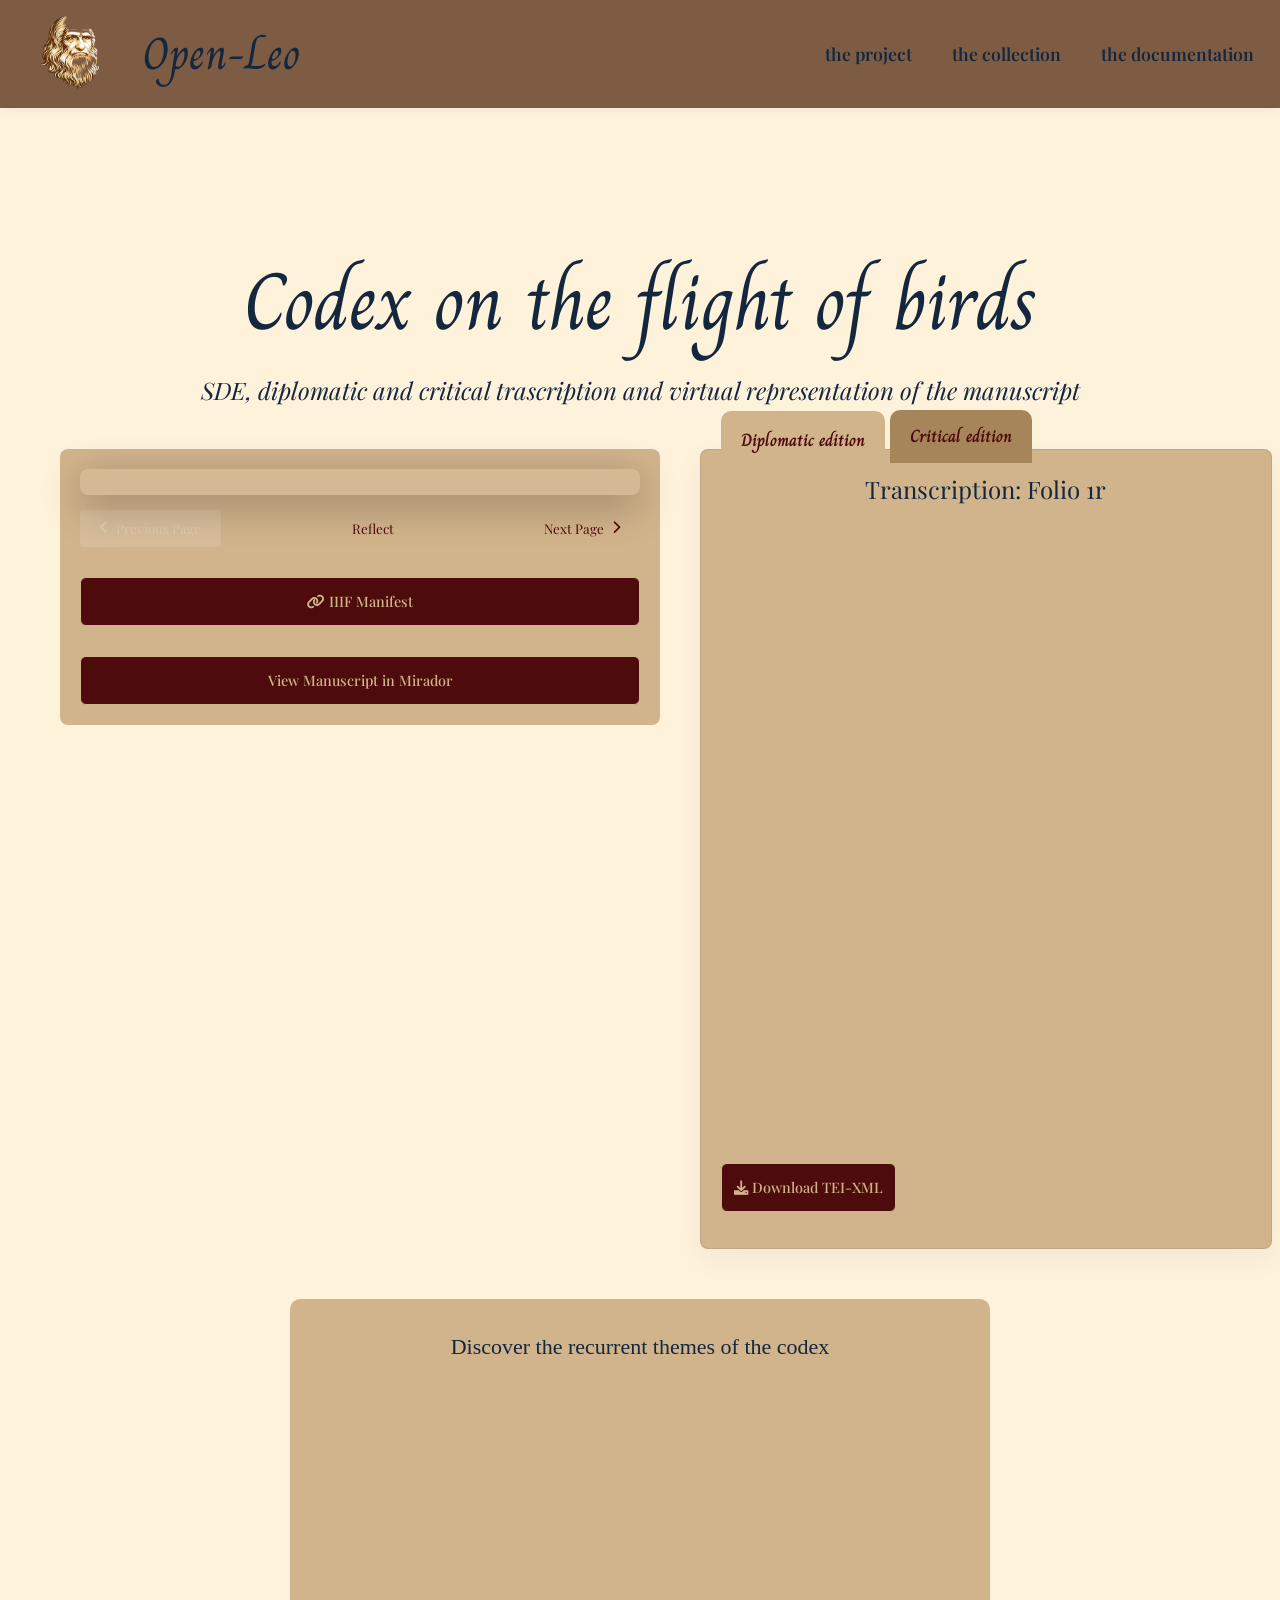
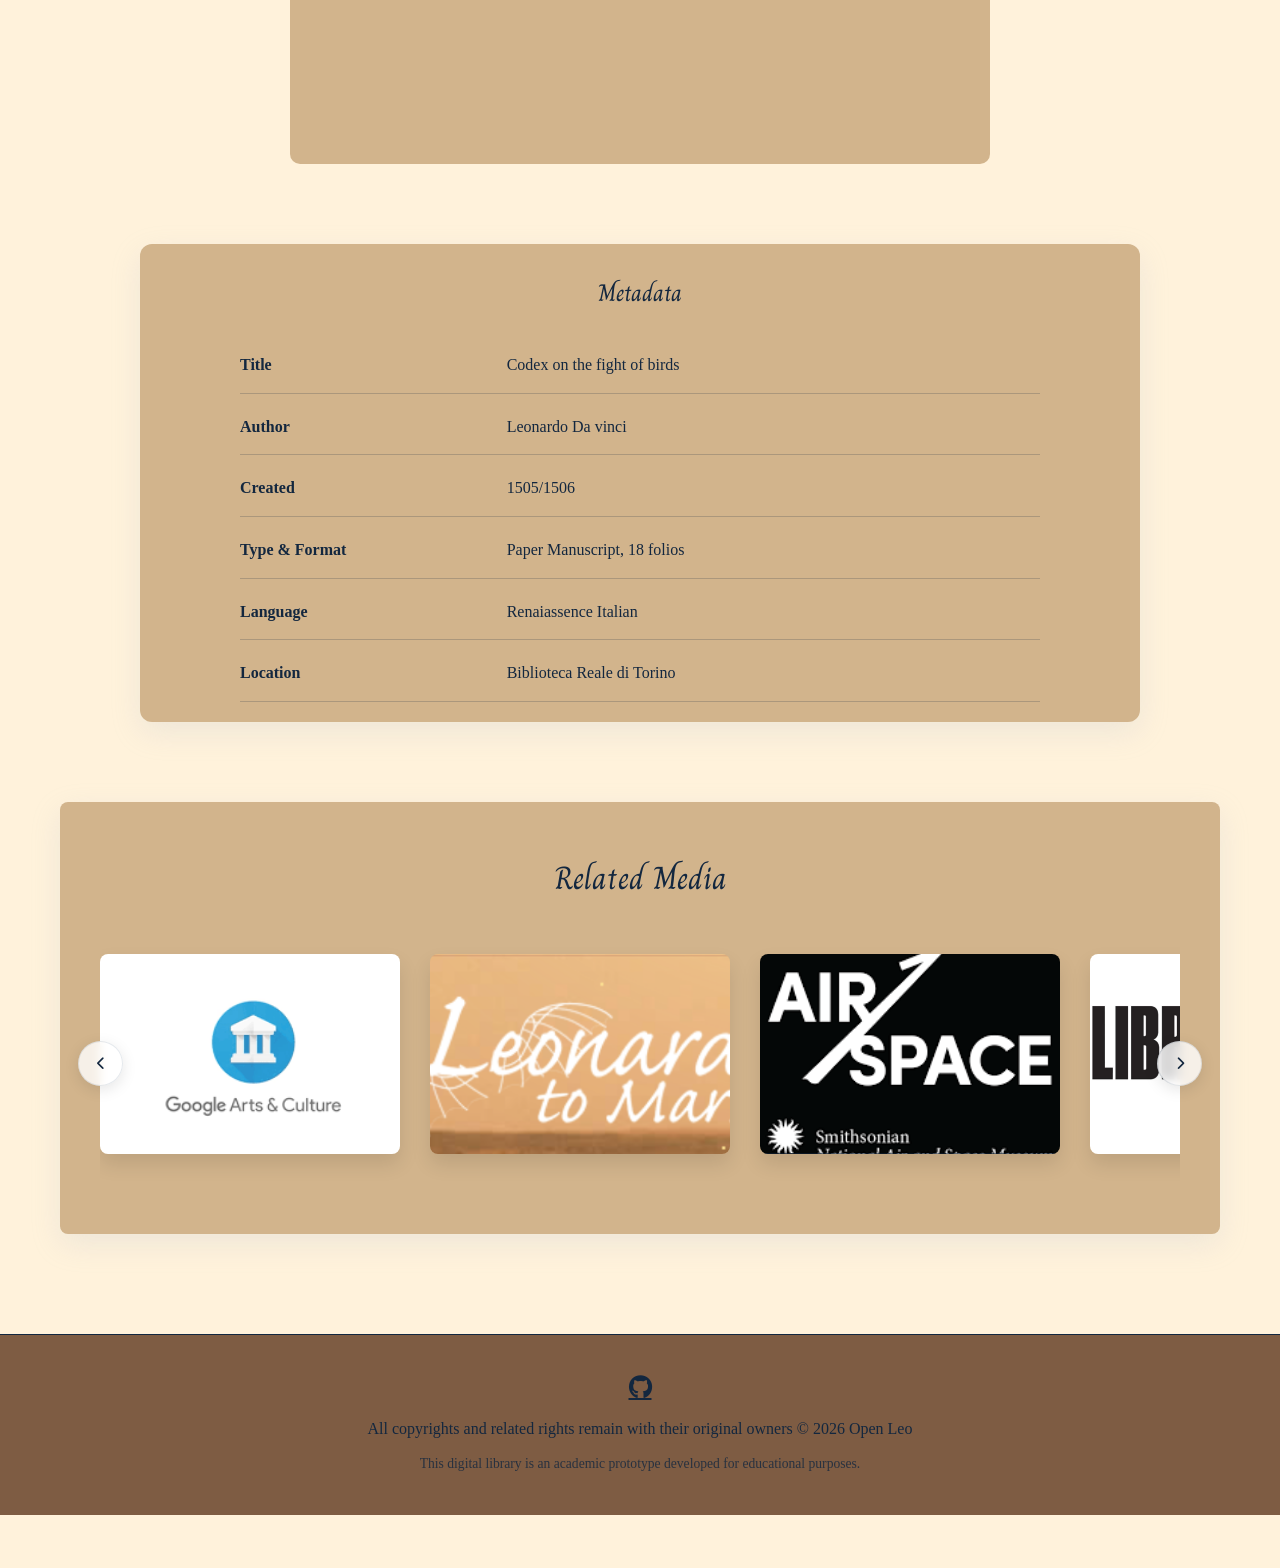
==== commit 43d9804c: "Documentation + fixes" ====
--- a/codex.html
+++ b/codex.html
@@ -44,7 +44,8 @@
     <main class="container fade-in">
         <section class="hero">
             <h1>Codex on the flight of birds</h1>
-            <p class="subtitle">SDE, diplomatic trascription and virtual representation of the manuscript</p>
+            <p class="subtitle">SDE, diplomatic and critical trascription and virtual representation of the manuscript
+            </p>
         </section>
 
         <!-- Manuscript & Transcription Viewer -->
@@ -111,8 +112,8 @@
         </section>
 
         <div id="iframe">
-            <p>Discover what the text is about through the most frequent occurrences of words.</p>
-            <iframe style='width: 506px; height: 344px;'
+            <p>Discover the recurrent themes of the codex</p>
+            <iframe style='width: 650px; height: 350px;'
                 src='https://voyant-tools.org/tool/Cirrus/?visible=100&corpus=e772f27b3a85ad6bd7f78451ba7a98fd'></iframe>
         </div>
 
--- a/style.css
+++ b/style.css
@@ -936,6 +936,7 @@
 
 .other-hand {
     color: #000000 !important;
+    cursor: help;
 }
 
 /* Contenitore flex delle due colonne */
@@ -1379,6 +1380,7 @@
     color: #9a7a50;
     text-decoration: line-through;
     opacity: 0.75;
+    cursor: help;
 }
 
 
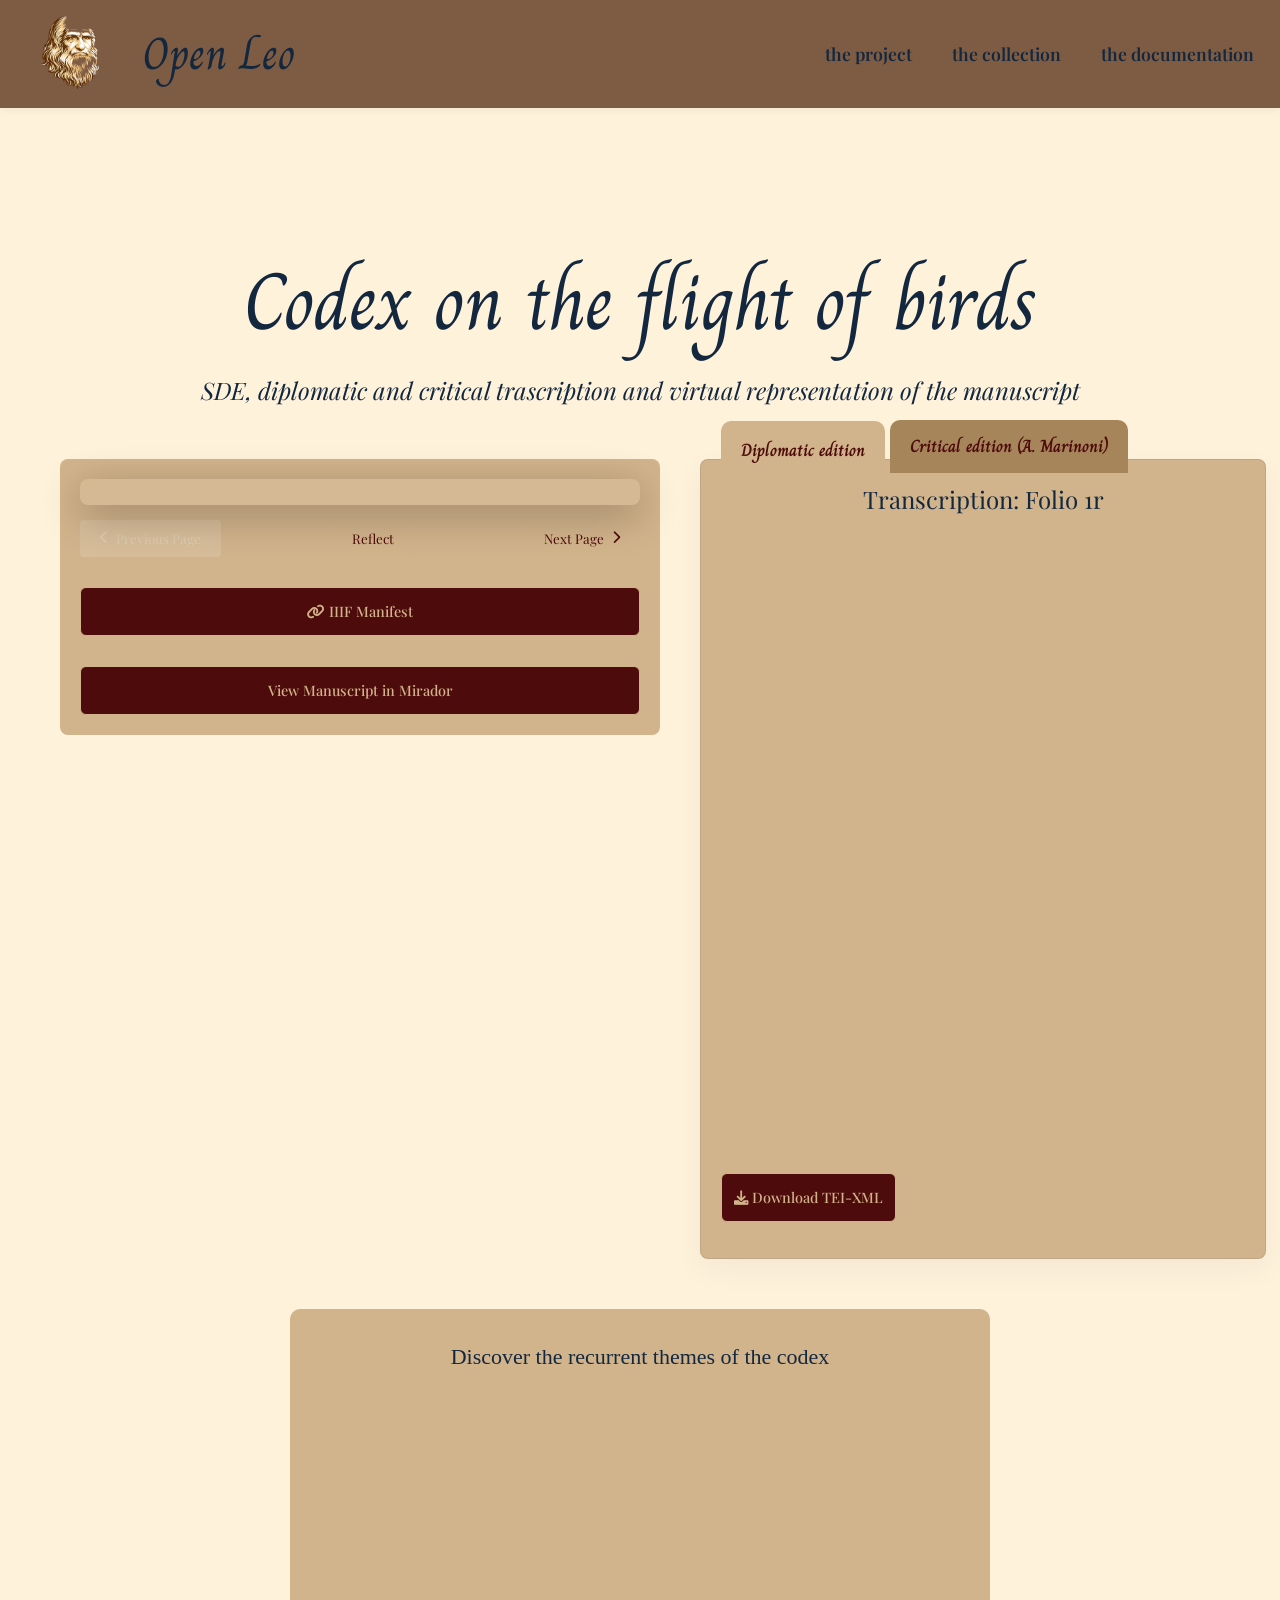
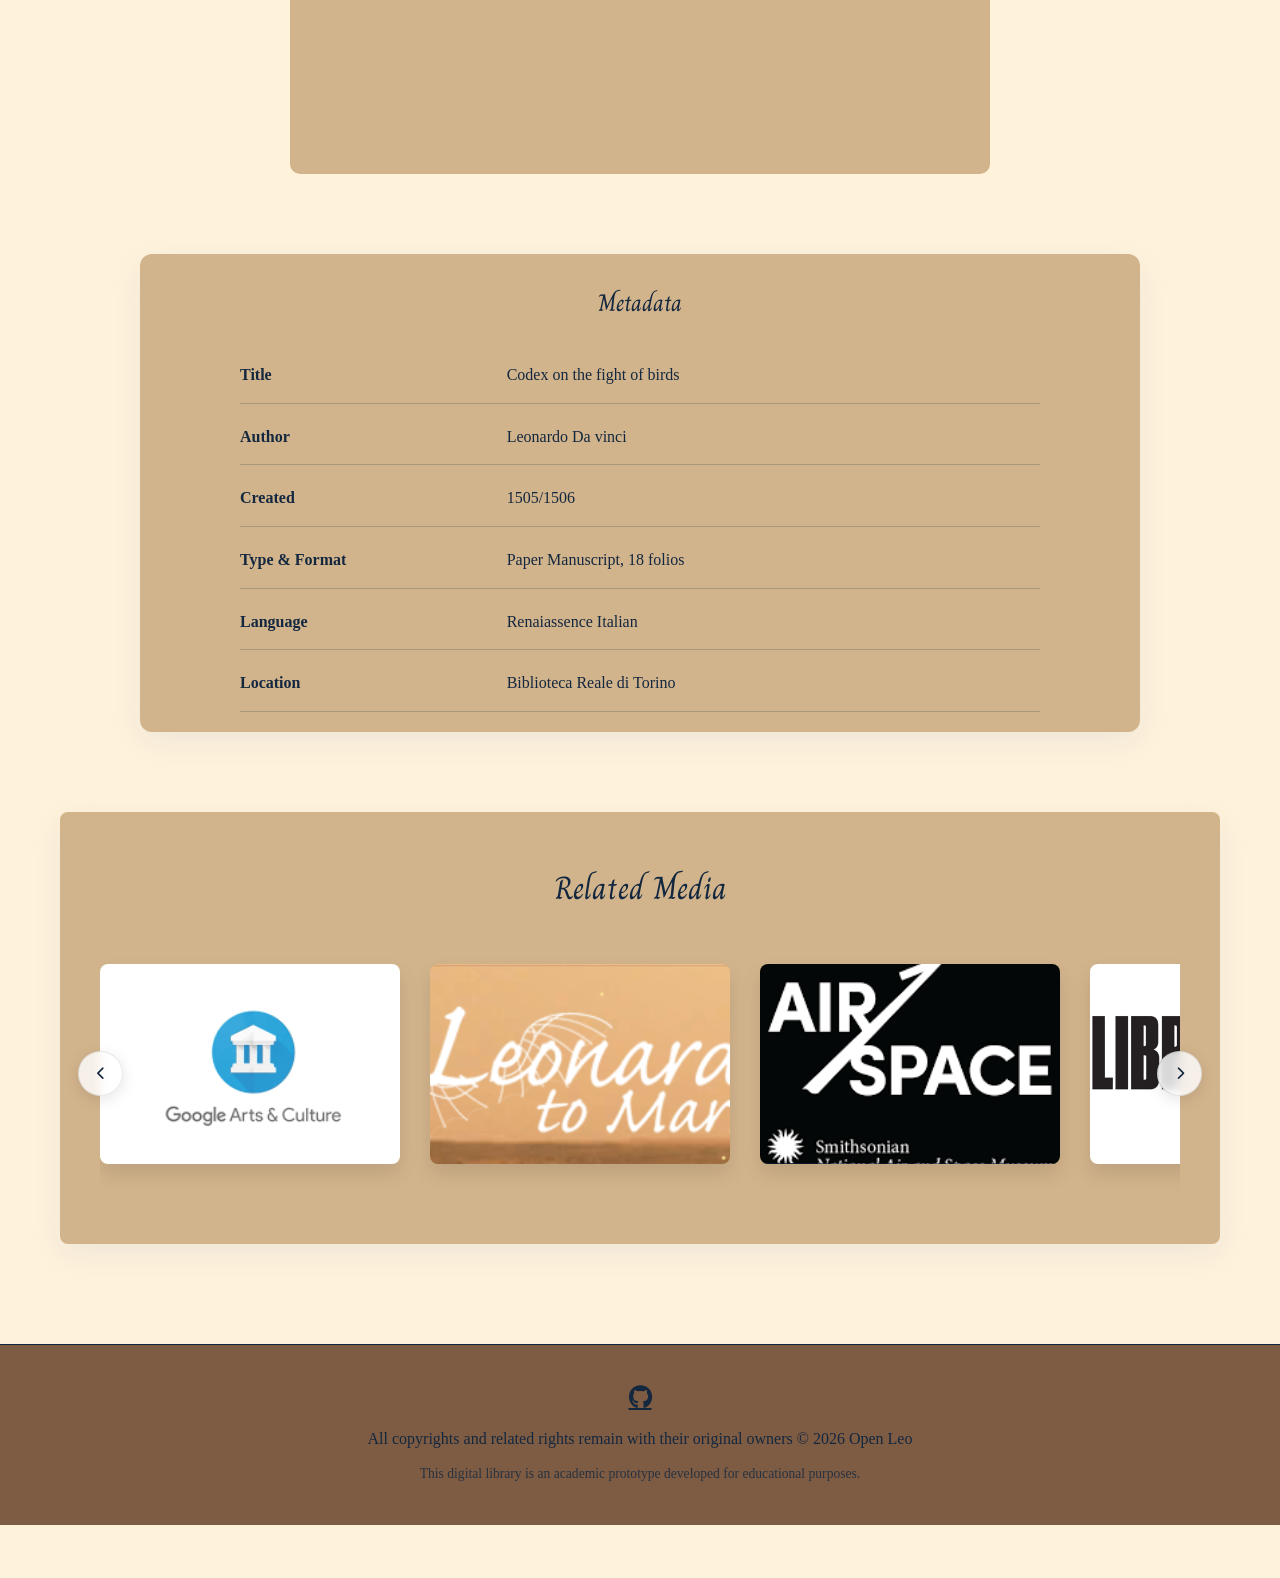
==== commit 84928536: "biography + documentation" ====
--- a/codex.html
+++ b/codex.html
@@ -27,7 +27,7 @@
         <a href="index.html" class="logo-container">
             <img src="img/logo.png" alt="Open Leo Logo">
             <div class="logo-text">
-                <span>Open-Leo</span>
+                <span>Open Leo</span>
             </div>
         </a>
         <button class="menu-toggle" id="mobile-menu-toggle" aria-label="Toggle navigation">
@@ -49,7 +49,7 @@
         </section>
 
         <!-- Manuscript & Transcription Viewer -->
-        <section class="viewer-container">
+        <section style='margin-top: 50px;' class="viewer-container">
             <div class="manuscript-viewer">
                 <div class="manuscript-image-wrapper">
 
@@ -82,29 +82,29 @@
                 <!-- Notebook Bookmarks -->
                 <div class="notebook-bookmarks">
                     <button class="bookmark diplomatic active" data-value="diplomatic">Diplomatic edition</button>
-                    <button class="bookmark critical" data-value="critical">Critical edition</button>
+                    <button class="bookmark critical" data-value="critical">Critical edition (A. Marinoni)</button>
                 </div>
                 <div class="transcription-scroll-area">
                     <div class="transcription-title">Transcription: Folio <span id="page-num">1</span></div>
                     <div id="transcription-text" class="transcription-content cormorant-garamond"></div>
-                    <!-- apparatus -->
-                    <div class="apparatus-accordion">
-                        <button class="apparatus-toggle" id="apparatus-toggle" aria-expanded="false"
-                            aria-controls="apparatus-body">
-                            <span>Apparatus</span>
-                            <i class="fas fa-chevron-down apparatus-icon"></i>
+                    <!-- commentary -->
+                    <div class="commentary-accordion">
+                        <button class="commentary-toggle" id="commentary-toggle" aria-expanded="false"
+                            aria-controls="commentary-body">
+                            <span>Commentary</span>
+                            <i class="fas fa-chevron-down commentary-icon"></i>
                         </button>
-                        <div class="apparatus-body" id="apparatus-body" role="region"
-                            aria-labelledby="apparatus-toggle">
-                            <div class="apparatus-content">
-                                <p>the apparatus</p>
+                        <div class="commentary-body" id="commentary-body" role="region"
+                            aria-labelledby="commentary-toggle">
+                            <div class="commentary-content">
+                                <p>the commentary</p>
 
                             </div>
                         </div>
                     </div>
                 </div>
                 <div class="viewer-actions">
-                    <a href="#" class="btn-action btn-xml">
+                    <a href="codex.xml" class="btn-action btn-xml">
                         <i class="fas fa-download"></i> Download TEI-XML
                     </a>
                 </div>
@@ -190,7 +190,7 @@
 
     <footer class="fade-in">
         <div class="footer-content">
-            <a href="https://github.com/boloICOMs/OpenLeo" class="github-link">
+            <a href="https://github.com/boloICOMs/Open Leo" class="github-link">
                 <i class="fa-brands fa-github"></i>
             </a>
             <p class="copyright"> All copyrights and related rights remain with their original owners &copy; 2026 Open
--- a/style.css
+++ b/style.css
@@ -809,9 +809,9 @@
 }
 
 /* ============================================================
-   APPARATUS ACCORDION (JS-driven, no Bootstrap)
-   ============================================================ */
-.apparatus-accordion {
+   COMMENTARY ACCORDION (JS-driven, no Bootstrap)
+   ============================================================ */
+.commentary-accordion {
     width: 100%;
     margin-top: 20px;
     border-radius: 6px;
@@ -819,7 +819,7 @@
     border: 1px solid rgba(78, 11, 11, 0.4);
 }
 
-.apparatus-toggle {
+.commentary-toggle {
     width: 100%;
     display: flex;
     align-items: center;
@@ -836,25 +836,25 @@
     transition: background-color 0.2s ease;
 }
 
-.apparatus-toggle:hover {
+.commentary-toggle:hover {
     background-color: #6a1010;
 }
 
-.apparatus-toggle.active {
+.commentary-toggle.active {
     background-color: #6a1010;
 }
 
-.apparatus-icon {
+.commentary-icon {
     transition: transform 0.3s ease;
     font-size: 0.85rem;
 }
 
-.apparatus-toggle.active .apparatus-icon {
+.commentary-toggle.active .commentary-icon {
     transform: rotate(180deg);
 }
 
 /* Collapsed state: hidden with no height */
-.apparatus-body {
+.commentary-body {
     max-height: 0;
     overflow: scroll;
     transition: max-height 0.35s ease, padding 0.35s ease;
@@ -862,11 +862,11 @@
 }
 
 /* Expanded state: visible */
-.apparatus-body.open {
+.commentary-body.open {
     max-height: 500px;
 }
 
-.apparatus-content {
+.commentary-content {
     padding: 14px 16px;
     font-family: 'Garamond', serif;
     font-size: 0.95rem;
@@ -2006,12 +2006,20 @@
    ============================================================ */
 .project-section {
     margin-top: 100px;
-    padding: 80px 0;
+    padding: 50px 0;
     border-top: 1px solid rgba(0, 43, 78, 0.05);
     text-align: center;
 }
 
-.project-section h2 {
+.biography-section {
+    margin-top: 100px;
+    font-size: 18px;
+    border-top: 1px solid rgba(0, 43, 78, 0.05);
+    text-align: left;
+}
+
+.project-section,
+.biography-section h2 {
     font-size: 3rem;
     margin-bottom: 30px;
 }
@@ -2032,10 +2040,23 @@
     transition: all 0.3s ease;
 }
 
+.biography-section a,
+.docu a {
+    color: var(--accent-color);
+    text-decoration: none;
+    font-weight: 600;
+    border-bottom: 2px solid transparent;
+    transition: all 0.3s ease;
+}
+
+
 .project-text a:hover,
 .prefooter-about a:hover,
 .project-text a:active,
-.prefooter-about a:active {
+.prefooter-about a:active,
+.biography-section a:hover,
+.biography-section a:active .docu a:active,
+.docu a:hover {
     border-bottom-color: var(--action-red);
 }
 
@@ -2601,4 +2622,143 @@
 
 .critical-figure-caption:hover {
     background-color: rgba(78, 11, 11, 0.1);
+}
+
+/* ============================================================
+   RESPONSIVE DESIGN (MEDIA QUERIES)
+   ============================================================ */
+
+/* TABLETS & SMALL DESKTOPS */
+@media screen and (max-width: 1024px) {
+
+    /* Navbar */
+    .nav-links {
+        gap: 20px;
+    }
+
+    /* Collection Grid */
+    .collection-grid {
+        grid-template-columns: repeat(2, 1fr);
+        gap: 30px;
+    }
+
+    /* Prefooter */
+    .prefooter-container {
+        flex-direction: column;
+        gap: 40px;
+        text-align: center;
+    }
+
+    .prefooter-about,
+    .prefooter-team {
+        width: 100%;
+    }
+
+    .team-list {
+        justify-content: center;
+    }
+
+    /* Viewer Container */
+    .viewer-container {
+        flex-direction: column;
+        align-items: center;
+    }
+
+    .manuscript-viewer {
+        flex: auto;
+        width: 100%;
+        max-width: 800px;
+    }
+
+    .transcription-box {
+        width: fit-content !important;
+        max-width: 100% !important;
+        margin-top: 50px;
+        min-width: 0 !important;
+        box-sizing: border-box !important;
+    }
+}
+
+/* MOBILE DEVICES */
+@media screen and (max-width: 768px) {
+
+    /* Root Variables */
+    :root {
+        --navbar-height: 80px;
+    }
+
+    /* Navbar & Mobile Menu */
+    .menu-toggle {
+        display: flex;
+    }
+
+    .nav-links {
+        position: absolute;
+        top: var(--navbar-height);
+        left: 0;
+        width: 100%;
+        background-color: #7e5c43;
+        flex-direction: column;
+        align-items: center;
+        padding: 20px 0;
+        gap: 20px;
+        box-shadow: 0 10px 15px rgba(0, 0, 0, 0.1);
+
+        /* Hidden by default, animated in via JS toggling 'active' class */
+        transform: translateY(-150%);
+        transition: transform 0.3s ease-in-out;
+        z-index: -1;
+    }
+
+    .nav-links.active {
+        transform: translateY(0);
+        z-index: 999;
+    }
+
+    /* Typography */
+    .logo-text {
+        font-size: 1.8rem;
+    }
+
+    .hero h1 {
+        font-size: 3rem;
+    }
+
+    .hero .subtitle {
+        font-size: 1.2rem;
+    }
+
+    /* Collection Grid */
+    .collection-grid {
+        grid-template-columns: 1fr;
+    }
+
+    /* Viewer Container / Codex */
+    .transcription-container {
+        flex-direction: column;
+    }
+
+    .column-left-1v,
+    .column-right-1v,
+    .column-left-2r,
+    .column-right-2r,
+    .column-right-3v {
+        width: 100% !important;
+        min-width: 100% !important;
+        max-width: 100% !important;
+        margin-top: 20px !important;
+    }
+
+    .leonardo-figure.margin-left,
+    .leonardo-figure.margin-right,
+    .leonardo-figure.bottom {
+        max-width: 100%;
+    }
+
+    /* Footer */
+    .footer-content {
+        flex-direction: column;
+        gap: 15px;
+        text-align: center;
+    }
 }
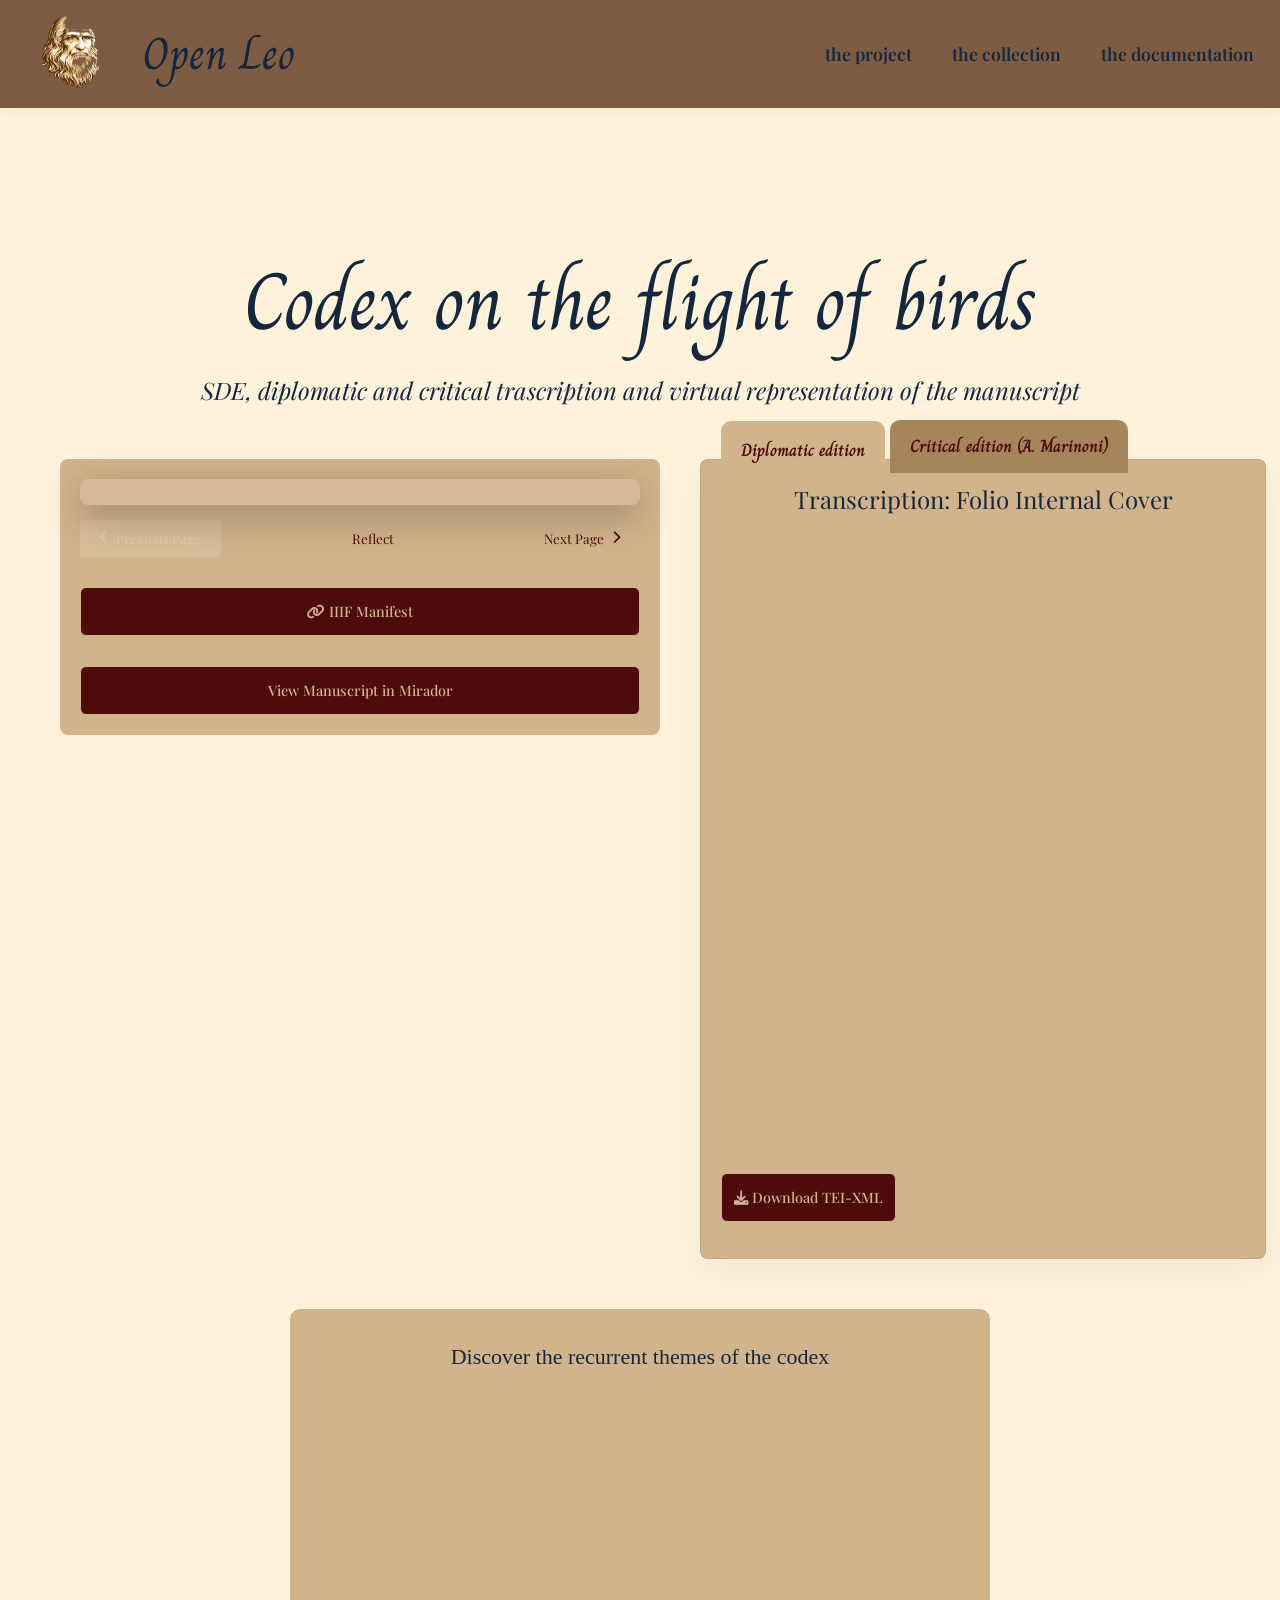
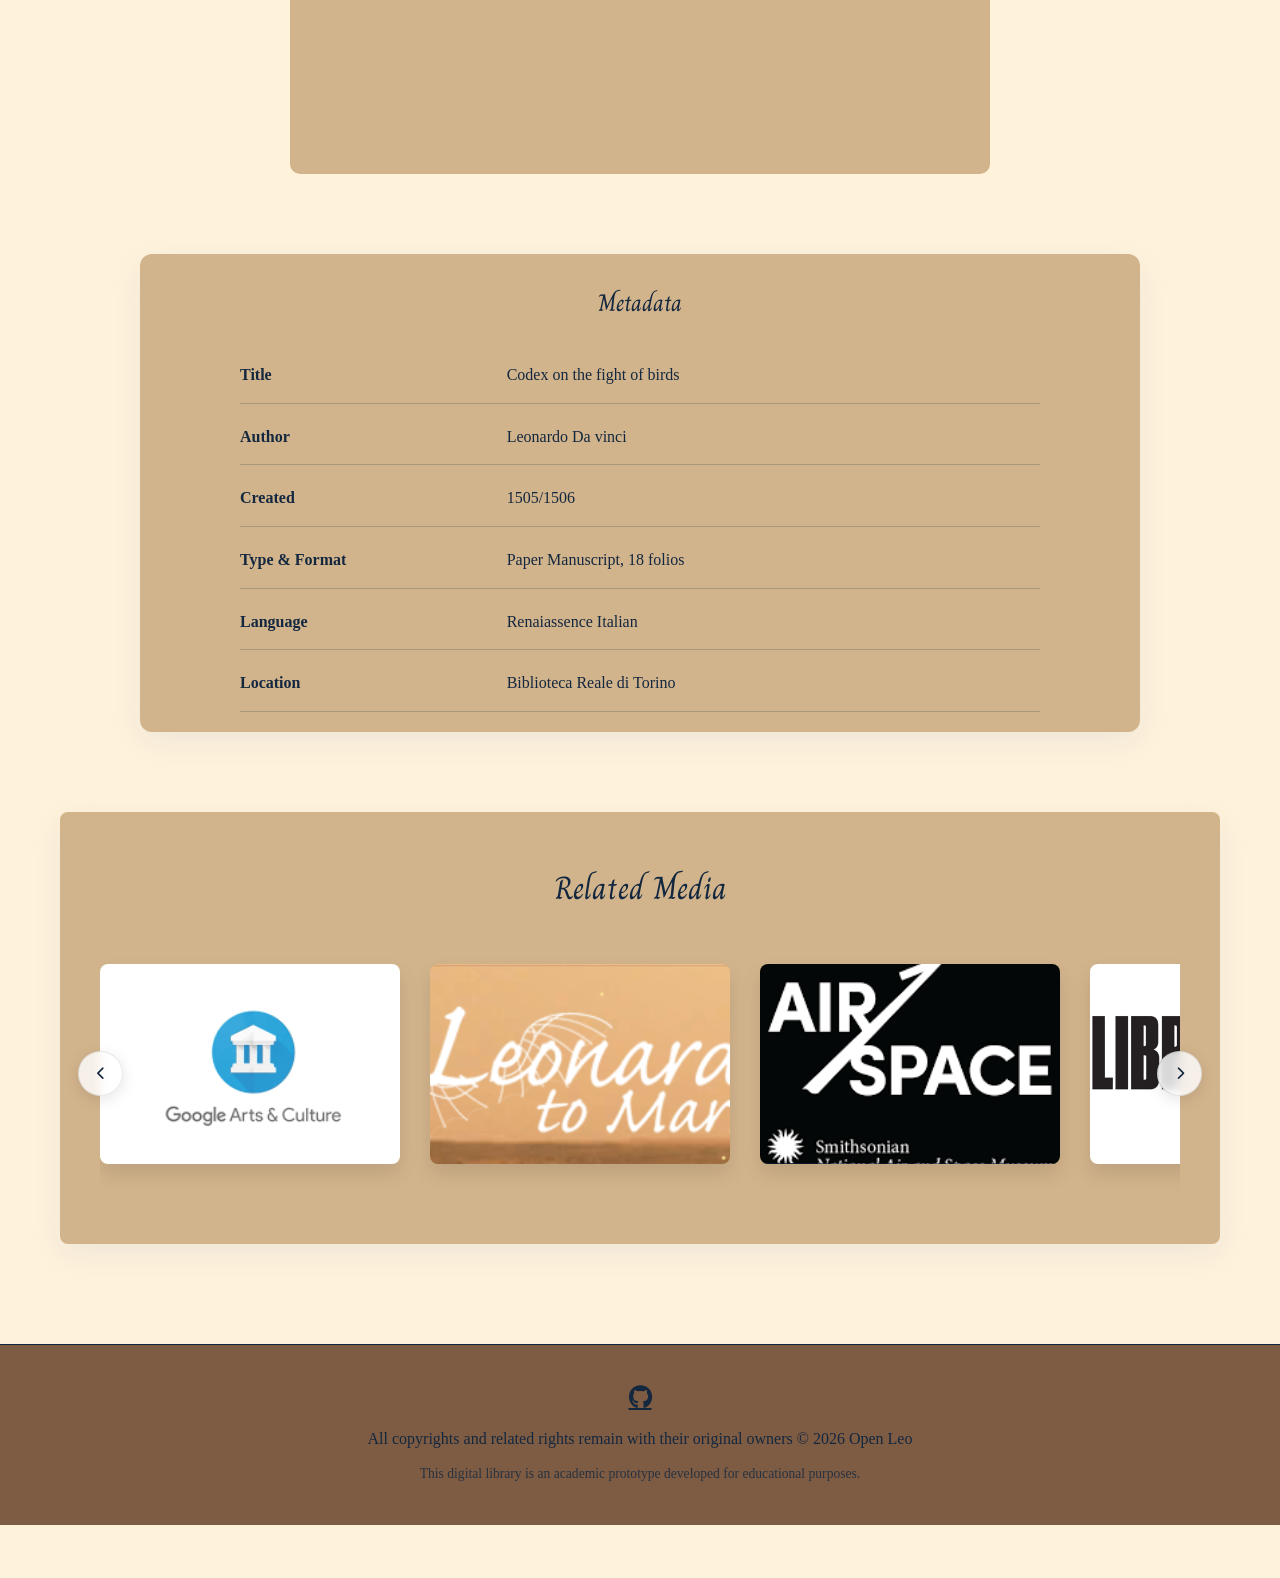
==== commit b35d4fdc: "Update Mirador link for IIIF Manifest" ====
--- a/codex.html
+++ b/codex.html
@@ -48,7 +48,7 @@
             </p>
         </section>
 
-        <!-- Manuscript & Transcription Viewer -->
+
         <section style='margin-top: 50px;' class="viewer-container">
             <div class="manuscript-viewer">
                 <div class="manuscript-image-wrapper">
@@ -72,14 +72,13 @@
                     </a>
                 </div>
                 <div class="viewer-actions">
-                    <a href="mirador.html?manifest=https://www.loc.gov/iiif/resources/item/2021668201/manifest.json"
+                    <a href="https://projectmirador.org/embed/?iiif-content=https://www.loc.gov/item/2021668201/manifest.json"
                         target="_blank" class="btn-action btn-iiif"> View Manuscript in Mirador</a>
                 </div>
             </div>
 
 
             <div class="transcription-box">
-                <!-- Notebook Bookmarks -->
                 <div class="notebook-bookmarks">
                     <button class="bookmark diplomatic active" data-value="diplomatic">Diplomatic edition</button>
                     <button class="bookmark critical" data-value="critical">Critical edition (A. Marinoni)</button>
@@ -87,7 +86,6 @@
                 <div class="transcription-scroll-area">
                     <div class="transcription-title">Transcription: Folio <span id="page-num">1</span></div>
                     <div id="transcription-text" class="transcription-content cormorant-garamond"></div>
-                    <!-- commentary -->
                     <div class="commentary-accordion">
                         <button class="commentary-toggle" id="commentary-toggle" aria-expanded="false"
                             aria-controls="commentary-body">
@@ -117,7 +115,6 @@
                 src='https://voyant-tools.org/tool/Cirrus/?visible=100&corpus=e772f27b3a85ad6bd7f78451ba7a98fd'></iframe>
         </div>
 
-        <!-- Metadata Section -->
         <section class="metadata-section">
             <h2>Metadata</h2>
             <div class="metadata-list">
@@ -148,7 +145,6 @@
             </div>
         </section>
 
-        <!-- Related Media Section -->
         <section class="related-media-section carousel-section">
             <h2>Related Media</h2>
             <div class="carousel-wrapper">
@@ -203,4 +199,4 @@
     <script src="script.js"></script>
 </body>
 
-</html>+</html>
--- a/style.css
+++ b/style.css
@@ -1,9 +1,7 @@
 @import url('https://fonts.googleapis.com/css2?family=Outfit:wght@300;400;600&family=Playfair+Display:ital,wght@0,400;0,700;1,400&family=Cinzel:wght@400;700&family=Pinyon+Script&family=Charm:wght@400;700&display=swap');
 @import url('https://cdnjs.cloudflare.com/ajax/libs/font-awesome/6.0.0/css/all.min.css');
 
-/* ============================================================
-   ROOT & RESET
-   ============================================================ */
+
 :root {
     --bg-pearl: #E9E1D3;
     --brand-navy: #13273F;
@@ -59,9 +57,7 @@
     padding-top: 1%;
 }
 
-/* ============================================================
-   PAGE-SPECIFIC OVERRIDES
-   ============================================================ */
+
 
 .collection-page {
     background-color: #fff2db;
@@ -129,11 +125,11 @@
     box-shadow: 0 10px 40px rgba(0, 0, 0, 0.3);
 }
 
-/* Notebook Bookmarks Style */
+
 .notebook-bookmarks {
     position: absolute;
     top: -40px;
-    /* Sporgono sopra il box */
+    
     left: 20px;
     display: flex;
     gap: 5px;
@@ -152,7 +148,7 @@
 
     position: relative;
     background-color: #b5946a;
-    /* Colore base "pelle/carta" */
+    
     color: #4E0B0B;
 }
 
@@ -171,30 +167,30 @@
 
 .bookmark.active {
     background-color: #d2b48c !important;
-    /* Stesso colore del box */
+    
     color: #4E0B0B;
     padding-top: 15px;
     top: 1px;
-    /* Si sovrappone esattamente al bordo del box */
+    
     box-shadow: none;
 
     border-bottom: 2px solid #d2b48c !important;
-    /* Copre la linea nera del box sottostante */
+    
     z-index: 11;
-    /* Sta sopra il bordo del box */
-}
-
-/* Rimuoviamo lo pseudo-elemento dopo che creava disturbo */
+    
+}
+
+
 .bookmark.active::after {
     display: none;
 }
 
-/* Transcription box adjustments */
+
 .item-page .transcription-box {
     background-color: #d2b48c;
     color: var(--brand-navy);
     width: 600px;
-    /* Larghezza contenuta come richiesto */
+    
     max-width: 100%;
     min-height: 800px;
     padding: 0;
@@ -206,11 +202,11 @@
     width: 100%;
     height: 100%;
     overflow-x: auto;
-    /* Padding per leggibilità */
+    
     box-sizing: border-box;
 }
 
-#folio-1r {
+#I-cover {
     padding-right: 20px !important;
 }
 
@@ -265,9 +261,7 @@
     color: var(--bg-pearl);
 }
 
-/* ============================================================
-   NAVBAR
-   ============================================================ */
+
 nav {
     width: 100%;
     height: var(--navbar-height);
@@ -377,9 +371,7 @@
     width: 100%;
 }
 
-/* ============================================================
-   LAYOUT
-   ============================================================ */
+
 .container {
     max-width: 1200px;
     width: 100%;
@@ -422,9 +414,7 @@
     margin-bottom: 0;
 }
 
-/* ============================================================
-   BUTTONS
-   ============================================================ */
+
 .btn-campaign,
 .btn-primary {
     display: inline-block;
@@ -554,9 +544,7 @@
     cursor: not-allowed;
 }
 
-/* ============================================================
-   SEARCH BAR
-   ============================================================ */
+
 .search-container {
     max-width: 600px;
     margin: 0 auto 20px;
@@ -586,9 +574,7 @@
     color: #4E0B0B;
 }
 
-/* ============================================================
-   COLLECTION GRID
-   ============================================================ */
+
 .collection-grid {
     display: grid;
     grid-template-columns: repeat(3, 1fr);
@@ -683,9 +669,7 @@
     transform: translateX(5px);
 }
 
-/* ============================================================
-   MANUSCRIPT VIEWER
-   ============================================================ */
+
 .viewer-container {
     display: flex;
     gap: 40px;
@@ -709,7 +693,7 @@
     box-shadow: 0 10px 40px rgba(0, 0, 0, 0.15);
     background-color: #f4eee1;
     position: relative;
-    /* Added for highlight positioning */
+    
 }
 
 .manuscript-viewer img {
@@ -739,9 +723,7 @@
     filter: brightness(1.1) contrast(1.1);
 }
 
-/* ============================================================
-   TRANSCRIPTION BOX
-   ============================================================ */
+
 .transcription-box {
     flex: 0 1 auto;
     padding: 20px !important;
@@ -803,14 +785,12 @@
 .viewer-actions {
     display: flex;
     justify-content: center;
-    /* Centra orizzontalmente i pulsanti (es. XML download) */
+    
     gap: 20px;
     margin-top: 30px;
 }
 
-/* ============================================================
-   COMMENTARY ACCORDION (JS-driven, no Bootstrap)
-   ============================================================ */
+
 .commentary-accordion {
     width: 100%;
     margin-top: 20px;
@@ -853,7 +833,7 @@
     transform: rotate(180deg);
 }
 
-/* Collapsed state: hidden with no height */
+
 .commentary-body {
     max-height: 0;
     overflow: scroll;
@@ -861,7 +841,7 @@
     background-color: #c9bca1;
 }
 
-/* Expanded state: visible */
+
 .commentary-body.open {
     max-height: 500px;
 }
@@ -939,7 +919,7 @@
     cursor: help;
 }
 
-/* Contenitore flex delle due colonne */
+
 .transcription-container {
     display: flex;
     flex-direction: row;
@@ -1040,7 +1020,7 @@
     display: none !important;
 }
 
-/* Linearization for pages 2v, 3r, 3v in critical mode */
+
 .critical-mode .aligned-text {
     margin-left: 0 !important;
 }
@@ -1076,7 +1056,7 @@
     margin-top: 10px !important;
 }
 
-/* page 1v */
+
 .column-left-1v {
     flex: 0 0 150px;
     width: 150px;
@@ -1088,7 +1068,7 @@
 
 }
 
-/* Colonna destra */
+
 .column-right-1v {
     flex: 0 1 auto;
     min-width: 400px;
@@ -1099,7 +1079,7 @@
     flex-direction: column;
 }
 
-/* page 2r */
+
 .column-left-2r {
     margin-top: 50px !important;
     flex: 0 0 230px;
@@ -1137,37 +1117,37 @@
 
 }
 
-/* Il punto di inserimento nel testo */
+
 .tei-metamark {
     position: relative;
-    /* Riferimento per l'aggiunta */
+    
     display: inline-block;
     color: #8b4513;
-    /* Colore tipico dei segni di correzione */
+    
     font-weight: bold;
 }
 
-/* L'aggiunta che fluttua sopra */
+
 .tei-add.add-above {
     position: absolute;
     bottom: 90%;
-    /* Si posiziona esattamente sopra la riga */
+    
     left: 50%;
     transform: translateX(-50%);
-    /* Centra l'aggiunta rispetto al segno ^ */
-
-    /* Stile tipico di Leonardo: testo piccolo e compresso */
+    
+
+    
     font-size: 0.6em;
     line-height: 1;
     white-space: nowrap;
     color: #5d4a37;
     font-style: italic;
 
-    /* Impedisce all'aggiunta di allargare lo spazio tra le parole della riga sotto */
+    
     pointer-events: none;
 }
 
-/* Opzionale: stile per il caret (^) */
+
 .caret {
     font-size: 0.8em;
     vertical-align: super;
@@ -1185,7 +1165,7 @@
     opacity: 0.7;
 }
 
-/* Ogni <lb/> diventa una riga visiva */
+
 .tei-lines .lb-line {
     display: block;
     height: 0;
@@ -1196,23 +1176,23 @@
 .leonardo-figure.margin-left {
     width: 100%;
     max-width: 400px;
-    /* Si adatta alla tua colonna da 110px */
+    
 
 }
 
 .leonardo-figure.margin-right {
     width: 100%;
     max-width: 400px;
-    /* Si adatta alla tua colonna da 110px */
+    
 
 }
 
 .leonardo-figure.bottom {
     width: 100%;
     max-width: 600px;
-    /* Più grande perché ha più spazio sotto la colonna destra */
-
-    /* Linea sottile decorativa sopra il diagramma */
+    
+
+    
     padding-top: 10px;
 }
 
@@ -1222,7 +1202,7 @@
     display: block;
     opacity: 0.85;
     mix-blend-mode: multiply;
-    /* Tratti più marcati e sfondo neutro */
+    
     filter: contrast(2.8) brightness(1.7) grayscale(1);
     transition: all 0.3s ease;
 }
@@ -1330,7 +1310,7 @@
     margin-top: 30px !important;
 }
 
-/* Testo colonne — regola unica, nessun conflitto */
+
 .column-right-2r p,
 .column-right-3v p {
     font-size: 16px !important;
@@ -1356,7 +1336,7 @@
     cursor: default !important;
 }
 
-/* Applica la sottolineatura SOLO se esiste un attributo title (l'espansione) */
+
 .abbr[title] {
 
     border-bottom: 1px dotted #666 !important;
@@ -1366,16 +1346,16 @@
 
 .subst {
     display: inline-block;
-    /* Permette il posizionamento dei figli */
+    
     position: relative;
     padding: 0.02 !important;
     margin: 0 !important;
     line-height: 0.1 !important;
-    /* Riduce l'altezza del box azzurro che vedi in foto */
+    
     vertical-align: baseline;
 }
 
-/* Cancellature */
+
 del {
     color: #9a7a50;
     text-decoration: line-through;
@@ -1438,9 +1418,7 @@
     white-space: nowrap;
 }
 
-/* ============================================================
-   TRANSCRIPTION LINE SYNC
-   ============================================================ */
+
 .transcription-line,
 .transcription-p {
     margin: 0 !important;
@@ -1481,7 +1459,7 @@
 .add-text {
     position: absolute;
     bottom: 0.9em;
-    /* Allineato all'altezza di add-above */
+    
     left: 0;
     right: 0;
     text-align: center;
@@ -1519,9 +1497,7 @@
     color: #c0392b;
 }
 
-/* ============================================================
-   METADATA
-   ============================================================ */
+
 .metadata-section {
     margin: 80px;
     padding: 20px;
@@ -1561,9 +1537,7 @@
     color: var(--brand-navy);
 }
 
-/* ============================================================
-   CAROUSEL
-   ============================================================ */
+
 .carousel-section {
     margin: 60px 0 40px;
     background-color: #d2b48c;
@@ -1682,9 +1656,7 @@
     right: -22px;
 }
 
-/* ============================================================
-   RELATED MEDIA
-   ============================================================ */
+
 .related-media-section {
     margin-top: 60px;
     padding: 40px;
@@ -1759,9 +1731,7 @@
     transform: translateY(0);
 }
 
-/* ============================================================
-   ANNOTATION / COMPARISON VIEWER
-   ============================================================ */
+
 .content-section {
     max-width: 900px;
     margin: 0 auto 100px;
@@ -1845,9 +1815,7 @@
     width: 100%;
 }
 
-/* ============================================================
-   TRANSCRIPTION PANEL
-   ============================================================ */
+
 .transcription-panel {
     flex: 1.5;
     background: var(--accent-slate);
@@ -1887,7 +1855,7 @@
     overflow-x: auto;
     overflow-y: auto;
     padding-right: 15px;
-    /* Adatta la larghezza al contenuto ma non supera il contenitore */
+    
     width: 100%;
     max-width: 100%;
     box-sizing: border-box;
@@ -1898,7 +1866,7 @@
 .ai-panel .transcription-text p {
     font-size: 1rem;
     margin: 0;
-    /* Linee lunghe vanno a capo automaticamente */
+    
     white-space: pre-wrap;
     word-break: break-word;
     overflow-wrap: break-word;
@@ -1928,7 +1896,7 @@
     width: 700px;
     max-width: 90%;
     margin: 50px auto;
-    /* Centra il blocco nella pagina */
+    
     display: flex;
     flex-direction: column;
     align-items: center;
@@ -1943,9 +1911,7 @@
     margin-top: 20px;
 }
 
-/* ============================================================
-   TRANSCRIPTION KEY
-   ============================================================ */
+
 .transcription-key {
     font-size: 0.7rem;
     margin-top: 20px;
@@ -1962,9 +1928,7 @@
     font-size: 0.75rem;
 }
 
-/* ============================================================
-   MANUSCRIPT PANEL
-   ============================================================ */
+
 .manuscript-panel {
     flex: 2;
     display: flex;
@@ -2001,9 +1965,7 @@
     color: var(--primary-color);
 }
 
-/* ============================================================
-   PROJECT SECTION & PREFOOTER
-   ============================================================ */
+
 .project-section {
     margin-top: 100px;
     padding: 50px 0;
@@ -2016,6 +1978,15 @@
     font-size: 18px;
     border-top: 1px solid rgba(0, 43, 78, 0.05);
     text-align: left;
+}
+
+.container_bio {
+    display: flex;
+    
+    align-items: center;
+    
+    gap: 20px;
+
 }
 
 .project-section,
@@ -2130,9 +2101,7 @@
 }
 
 
-/* ============================================================
-   FOOTER
-   ============================================================ */
+
 footer {
     width: 100%;
     padding: 40px 0;
@@ -2195,9 +2164,7 @@
     box-shadow: 0 4px 12px rgba(0, 0, 0, 0.1);
 }
 
-/* ============================================================
-   ANIMATIONS
-   ============================================================ */
+
 @keyframes fadeIn {
     from {
         opacity: 0;
@@ -2214,13 +2181,10 @@
     animation: fadeIn 1s ease forwards;
 }
 
-/* ============================================================
-   TEI TRANSCRIPTION — paragrafi senza spazi
-   ============================================================ */
+
 .tei-transcription p
 
-/*.column-left p,
-.column-right p*/
+
     {
     margin: 0 !important;
     padding: 0 !important;
@@ -2231,9 +2195,7 @@
 }
 
 
-/* ============================================================
-   RESPONSIVE — ≤1024px
-   ============================================================ */
+
 @media (max-width: 1024px) {
     .collection-grid {
         gap: 30px;
@@ -2264,9 +2226,7 @@
     }
 }
 
-/* ============================================================
-   RESPONSIVE — ≤820px
-   ============================================================ */
+
 @media (max-width: 820px) {
     nav {
         height: 80px;
@@ -2389,9 +2349,7 @@
     }
 }
 
-/* ============================================================
-   RESPONSIVE — ≤600px
-   ============================================================ */
+
 @media (max-width: 600px) {
     .logo-text {
         display: none;
@@ -2424,9 +2382,7 @@
     }
 }
 
-/* ============================================================
-   RESPONSIVE — ≤480px
-   ============================================================ */
+
 @media (max-width: 480px) {
     .hero h1 {
         font-size: 3rem;
@@ -2456,11 +2412,9 @@
     }
 }
 
-/* ============================================================
-   BOOTSTRAP OVERRIDE — protegge i nostri stili dal reset di Bootstrap
-   ============================================================ */
-
-/* Navbar: Bootstrap resetta box-sizing e aggiunge padding al .container */
+
+
+
 nav {
     font-family: 'Playfair Display', serif !important;
     box-sizing: border-box !important;
@@ -2494,7 +2448,7 @@
     background: transparent !important;
 }
 
-/* Bootstrap sovrascrive font-family su body e h* */
+
 body {
     font-family: 'Garamond', serif !important;
     font-size: inherit !important;
@@ -2513,7 +2467,7 @@
     line-height: inherit !important;
 }
 
-/* Bootstrap imposta box-sizing: border-box solo da v4; in v3 può rompere width/padding */
+
 .container {
     max-width: 1200px !important;
     width: 100% !important;
@@ -2521,7 +2475,7 @@
     margin: 10px auto 60px !important;
 }
 
-/* Bootstrap 3 aggiunge padding-top/bottom e margin a .hero */
+
 .hero {
     padding: 0 !important;
     margin-bottom: 10px !important;
@@ -2545,7 +2499,7 @@
     padding: 0 !important;
 }
 
-/* Bootstrap 3 stila i .panel e relativi titoli */
+
 .panel {
     border-radius: 4px !important;
     background-color: transparent !important;
@@ -2582,7 +2536,7 @@
     border: none !important;
 }
 
-/* Transcription box: Bootstrap .container può ridefinire width */
+
 .transcription-box {
     font-family: 'Garamond', serif !important;
 }
@@ -2591,12 +2545,12 @@
     font-family: "Cormorant Garamond", serif !important;
 }
 
-/* Footer */
+
 footer {
     font-family: 'Garamond', serif !important;
 }
 
-/* Bottoni custom: Bootstrap 3 stilerebbe .btn se usato */
+
 .btn-page,
 .btn-action,
 .btn-iiif,
@@ -2604,9 +2558,7 @@
     font-family: 'Playfair Display', serif !important;
 }
 
-/* ============================================================
-   IMAGE HIGHLIGHT OVERLAY
-   ============================================================ */
+
 .image-highlight {
     position: absolute;
     background-color: rgba(78, 11, 11, 0.2);
@@ -2624,25 +2576,23 @@
     background-color: rgba(78, 11, 11, 0.1);
 }
 
-/* ============================================================
-   RESPONSIVE DESIGN (MEDIA QUERIES)
-   ============================================================ */
-
-/* TABLETS & SMALL DESKTOPS */
+
+
+
 @media screen and (max-width: 1024px) {
 
-    /* Navbar */
+    
     .nav-links {
         gap: 20px;
     }
 
-    /* Collection Grid */
+    
     .collection-grid {
         grid-template-columns: repeat(2, 1fr);
         gap: 30px;
     }
 
-    /* Prefooter */
+    
     .prefooter-container {
         flex-direction: column;
         gap: 40px;
@@ -2658,7 +2608,7 @@
         justify-content: center;
     }
 
-    /* Viewer Container */
+    
     .viewer-container {
         flex-direction: column;
         align-items: center;
@@ -2679,15 +2629,15 @@
     }
 }
 
-/* MOBILE DEVICES */
+
 @media screen and (max-width: 768px) {
 
-    /* Root Variables */
+    
     :root {
         --navbar-height: 80px;
     }
 
-    /* Navbar & Mobile Menu */
+    
     .menu-toggle {
         display: flex;
     }
@@ -2704,7 +2654,7 @@
         gap: 20px;
         box-shadow: 0 10px 15px rgba(0, 0, 0, 0.1);
 
-        /* Hidden by default, animated in via JS toggling 'active' class */
+        
         transform: translateY(-150%);
         transition: transform 0.3s ease-in-out;
         z-index: -1;
@@ -2715,7 +2665,7 @@
         z-index: 999;
     }
 
-    /* Typography */
+    
     .logo-text {
         font-size: 1.8rem;
     }
@@ -2728,12 +2678,12 @@
         font-size: 1.2rem;
     }
 
-    /* Collection Grid */
+    
     .collection-grid {
         grid-template-columns: 1fr;
     }
 
-    /* Viewer Container / Codex */
+    
     .transcription-container {
         flex-direction: column;
     }
@@ -2755,10 +2705,10 @@
         max-width: 100%;
     }
 
-    /* Footer */
+    
     .footer-content {
         flex-direction: column;
         gap: 15px;
         text-align: center;
     }
-}+}
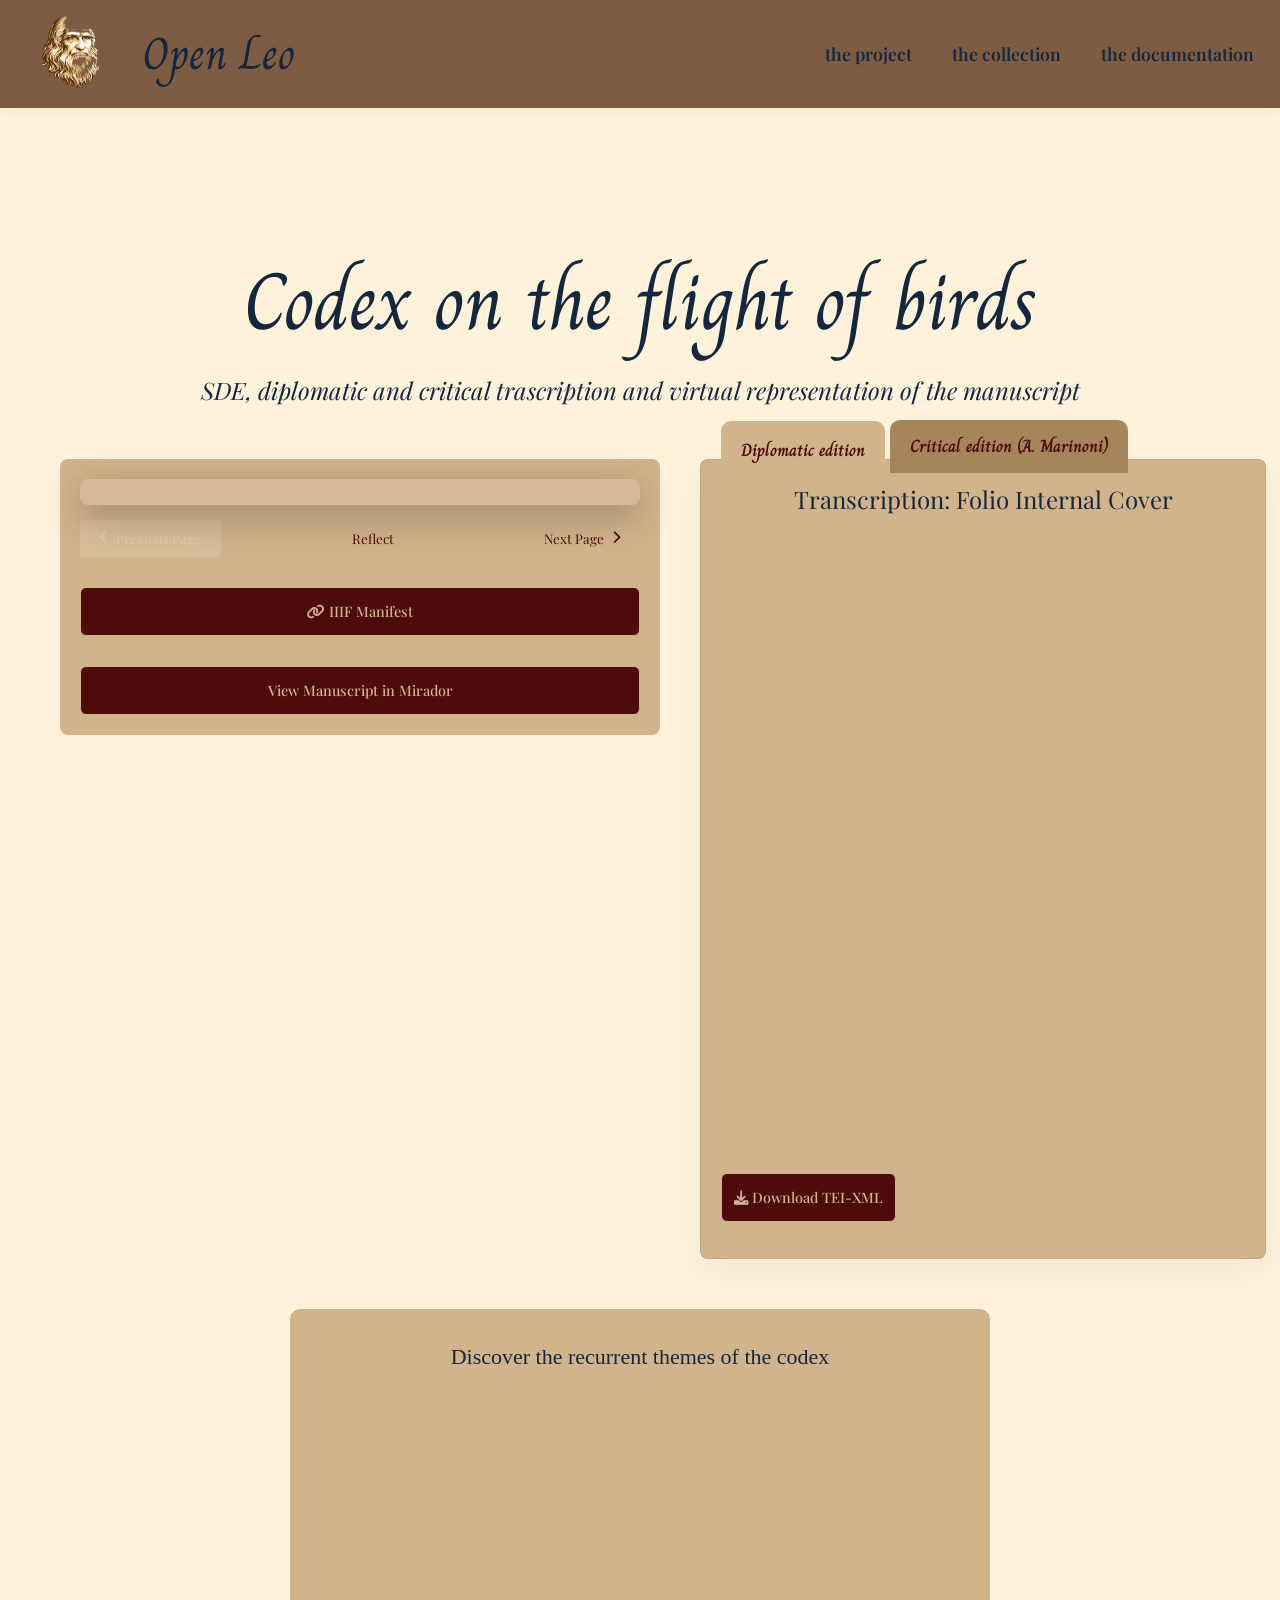
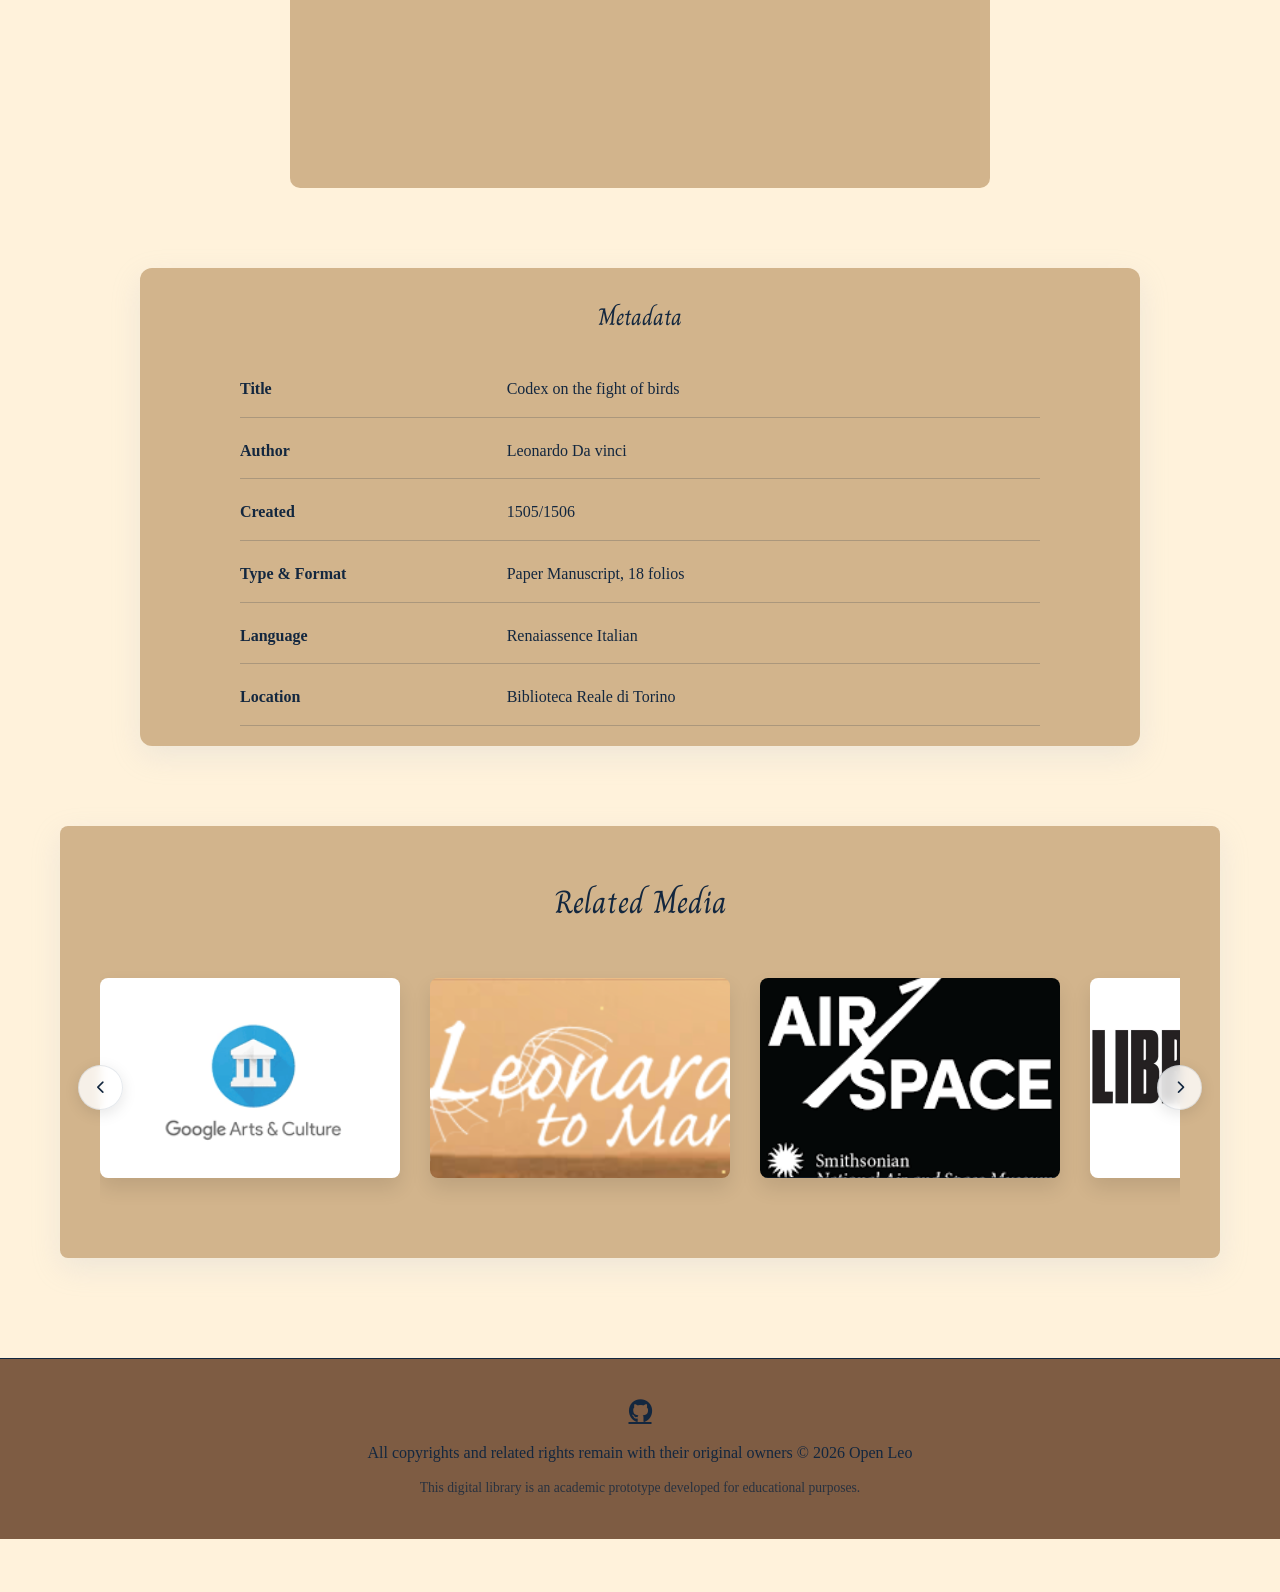
==== commit c967e58c: "changing link of voyant tools" ====
--- a/codex.html
+++ b/codex.html
@@ -111,8 +111,7 @@
 
         <div id="iframe">
             <p>Discover the recurrent themes of the codex</p>
-            <iframe style='width: 650px; height: 350px;'
-                src='https://voyant-tools.org/tool/Cirrus/?visible=100&corpus=e772f27b3a85ad6bd7f78451ba7a98fd'></iframe>
+            <iframe style='width: 506px; height: 364px;' src='https://voyant.lincsproject.ca/tool/Cirrus/?corpus=733e2fd7a6523f4fbaee8b171a6b9db9'></iframe>
         </div>
 
         <section class="metadata-section">
@@ -186,7 +185,7 @@
 
     <footer class="fade-in">
         <div class="footer-content">
-            <a href="https://github.com/boloICOMs/Open Leo" class="github-link">
+            <a href="https://github.com/boloICOMs/OpenLeo" class="github-link">
                 <i class="fa-brands fa-github"></i>
             </a>
             <p class="copyright"> All copyrights and related rights remain with their original owners &copy; 2026 Open
--- a/style.css
+++ b/style.css
@@ -266,6 +266,7 @@
     width: 100%;
     height: var(--navbar-height);
     background: #7e5c43;
+    -webkit-backdrop-filter: blur(10px);
     backdrop-filter: blur(10px);
     display: flex;
     justify-content: space-between;
@@ -574,6 +575,57 @@
     color: #4E0B0B;
 }
 
+/* Guided tour popover styles */
+
+.guided-popover {
+    position: absolute;
+    z-index: 2000;
+    max-width: 320px;
+    background: linear-gradient(180deg, rgba(255,255,255,0.98), rgba(250,247,242,0.98));
+    color: #13273F;
+    padding: 14px 16px;
+    border: 1px solid rgb(19, 39, 63);
+    border-radius: 12px;
+    box-shadow: 0 12px 30px rgba(19,39,63,0.15);
+    font-size: 0.98rem;
+    line-height: 1.35;
+    border: 1px solid rgba(19,39,63,0.06);
+    transition: transform 180ms ease, opacity 180ms ease;
+    opacity: 0;
+    transform: translateY(6px);
+}
+
+.guided-popover.show {
+    opacity: 1;
+    transform: translateY(0);
+}
+
+.guided-popover::after {
+    content: '';
+    position: absolute;
+    width: 14px;
+    height: 14px;
+    transform: rotate(45deg);
+    background: inherit;
+    border-left: 1px solid rgba(19,39,63,0.06);
+    border-top: 1px solid rgba(19,39,63,0.06);
+}
+
+.guided-popover[data-placement="top"]::after {
+    left: 22px;
+    bottom: -7px;
+}
+
+.guided-popover[data-placement="bottom"]::after {
+    left: 22px;
+    top: -7px;
+}
+
+.guided-popover .guided-popover-text {
+    font-family: 'Playfair Display', serif;
+    font-size: 1rem;
+}
+
 
 .collection-grid {
     display: grid;
@@ -765,6 +817,72 @@
     line-height: 1.8;
 
     color: var(--text-color);
+
+/* Guided tour popover styles */
+.guided-popover {
+    position: absolute;
+    z-index: 2000;
+    max-width: 320px;
+    background: linear-gradient(180deg, rgba(255,255,255,0.98), rgba(250,247,242,0.98));
+    color: #13273F;
+    padding: 14px 16px;
+    border-radius: 12px;
+    box-shadow: 0 12px 30px rgba(19,39,63,0.15);
+    font-size: 0.98rem;
+    line-height: 1.35;
+    border: 1px solid rgba(19,39,63,0.06);
+    transition: transform 180ms ease, opacity 180ms ease;
+    opacity: 0;
+    transform: translateY(6px);
+}
+
+.guided-popover.show {
+    opacity: 1;
+    transform: translateY(0);
+}
+
+.guided-popover::after {
+    content: '';
+    position: absolute;
+    width: 14px;
+    height: 14px;
+    transform: rotate(45deg);
+    background: inherit;
+    border-left: 1px solid rgba(19,39,63,0.06);
+    border-top: 1px solid rgba(19,39,63,0.06);
+}
+
+.guided-popover[data-placement="top"]::after {
+    left: 22px;
+    bottom: -7px;
+}
+
+.guided-popover[data-placement="bottom"]::after {
+    left: 22px;
+    top: -7px;
+}
+
+.guided-popover .guided-popover-text {
+    font-family: 'Playfair Display', serif;
+    font-size: 1rem;
+}
+
+/* Responsive behaviors for small screens and tablets: hide popovers by default here (they will not be shown unless full-screen) */
+@media (max-width: 768px) {
+    /* On small screens hide guided popovers entirely */
+    .guided-popover {
+        display: none !important;
+    }
+}
+
+@media (max-width: 420px) {
+    .guided-popover {
+        left: 10px !important;
+        right: 10px !important;
+        padding: 12px 12px !important;
+        font-size: 0.95rem !imporatant;
+    }
+}
 
     overflow-y: auto;
 
@@ -836,7 +954,9 @@
 
 .commentary-body {
     max-height: 0;
-    overflow: scroll;
+    overflow: hidden;
+    overflow-y: auto;
+    -webkit-overflow-scrolling: touch;
     transition: max-height 0.35s ease, padding 0.35s ease;
     background-color: #c9bca1;
 }
@@ -1629,6 +1749,7 @@
     width: 45px;
     height: 45px;
     background: rgba(255, 255, 255, 0.8);
+    -webkit-backdrop-filter: blur(5px);
     backdrop-filter: blur(5px);
     border: 1px solid rgba(0, 43, 78, 0.1);
     border-radius: 50%;
@@ -2246,6 +2367,7 @@
         left: 0;
         width: 100%;
         background: rgba(253, 250, 245, 0.98);
+        -webkit-backdrop-filter: blur(10px);
         backdrop-filter: blur(10px);
         flex-direction: column;
         align-items: center;
